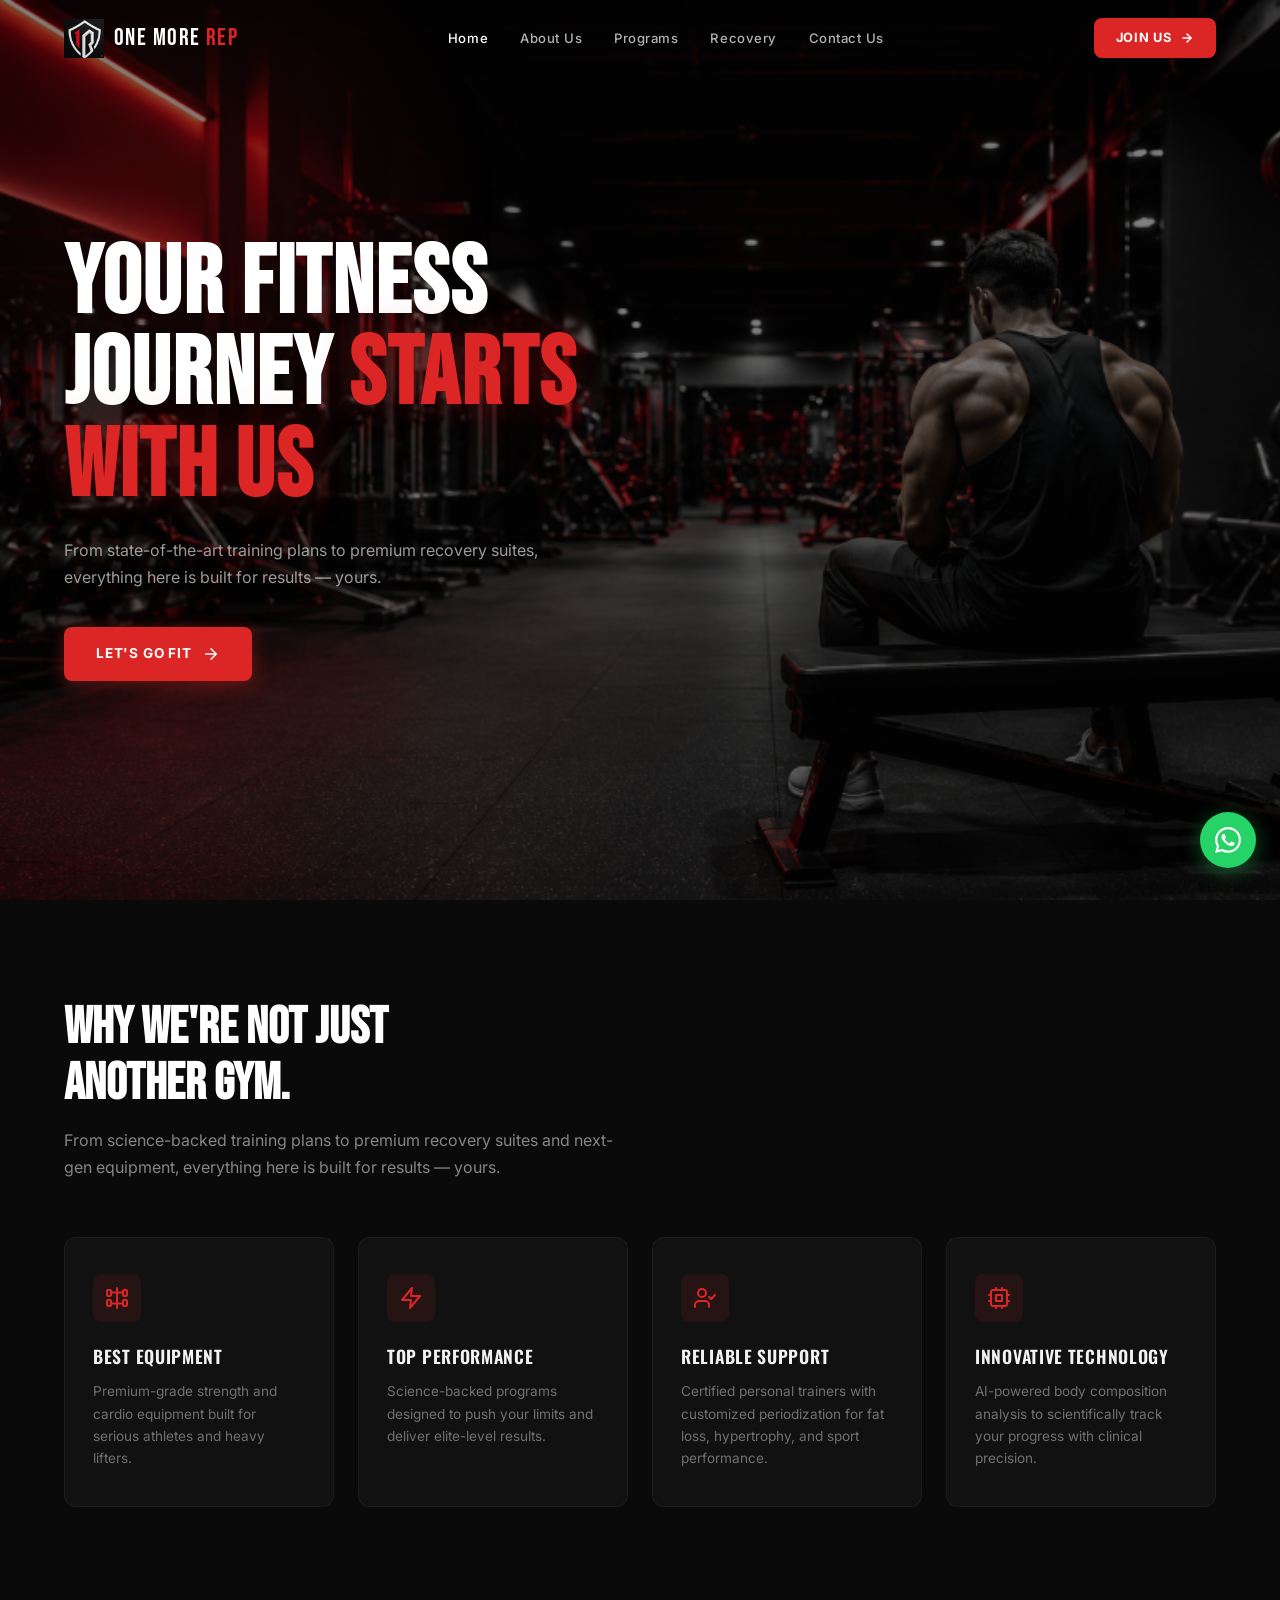
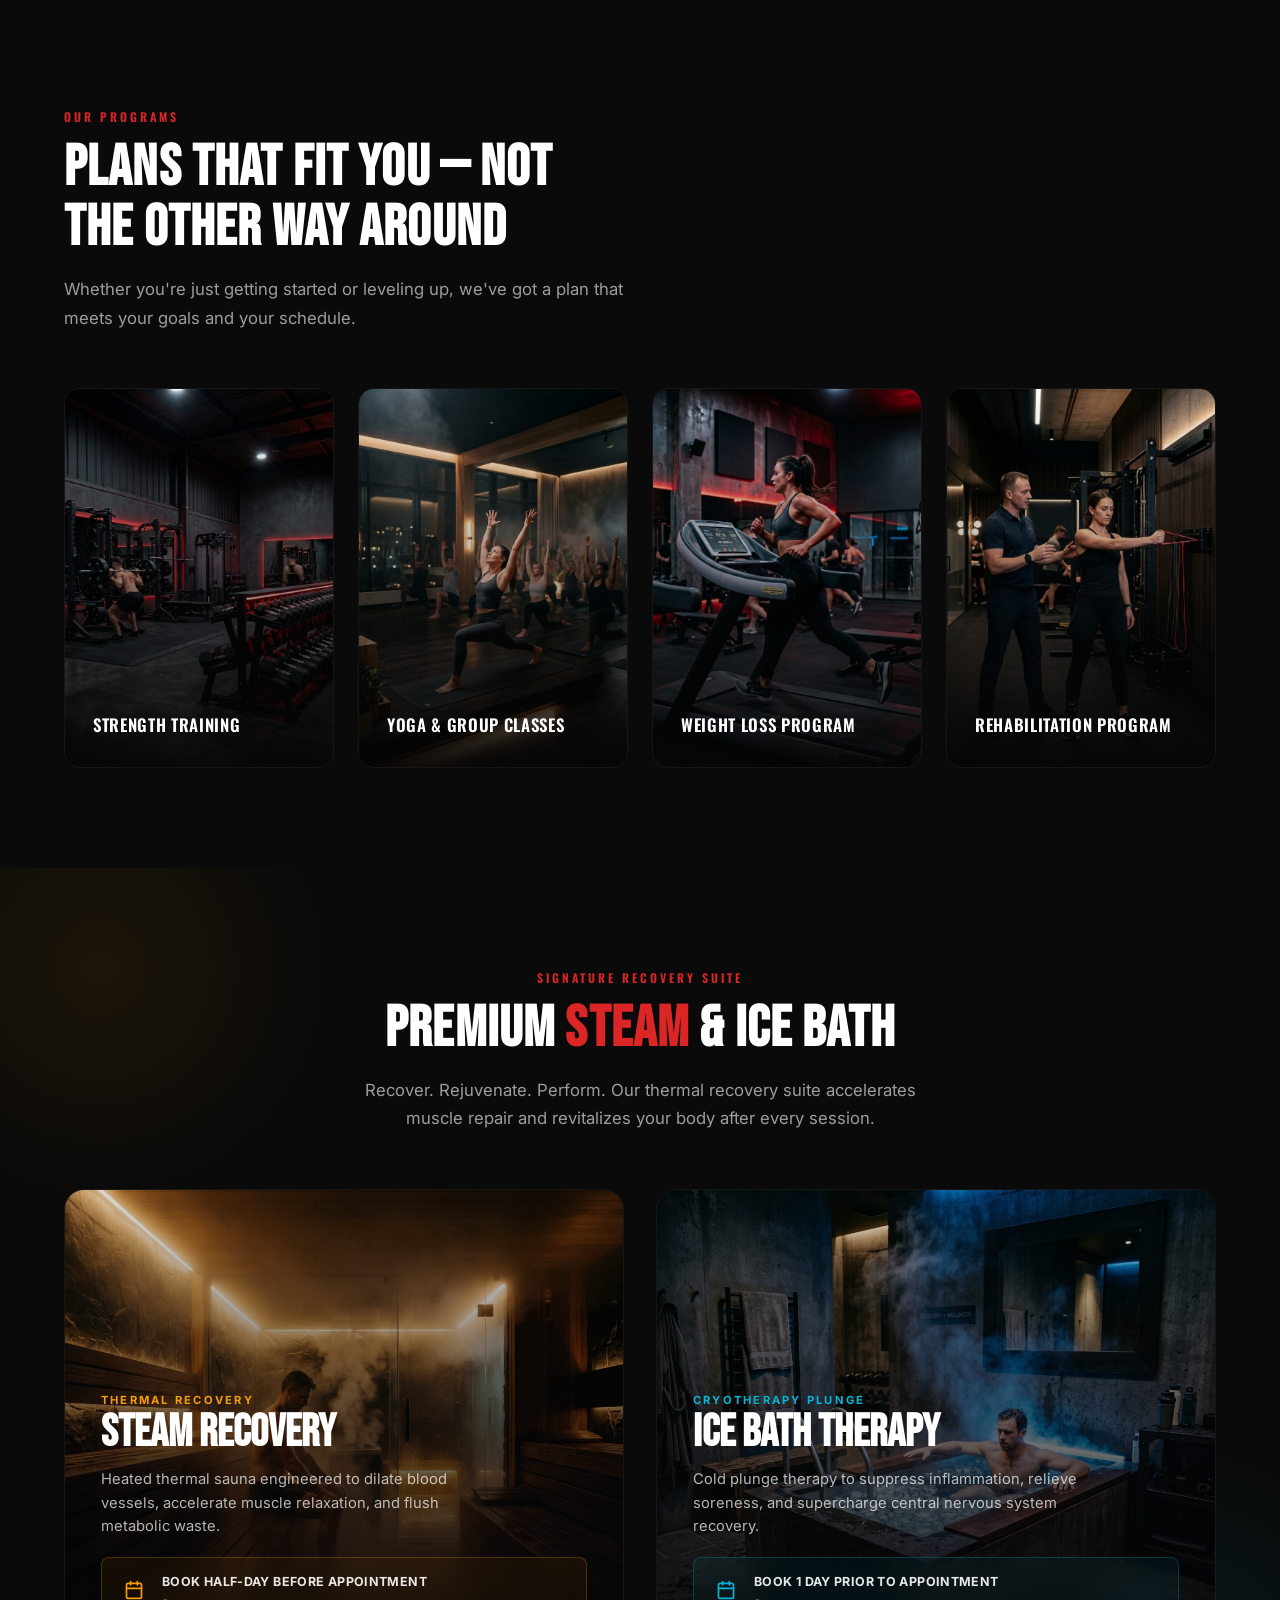
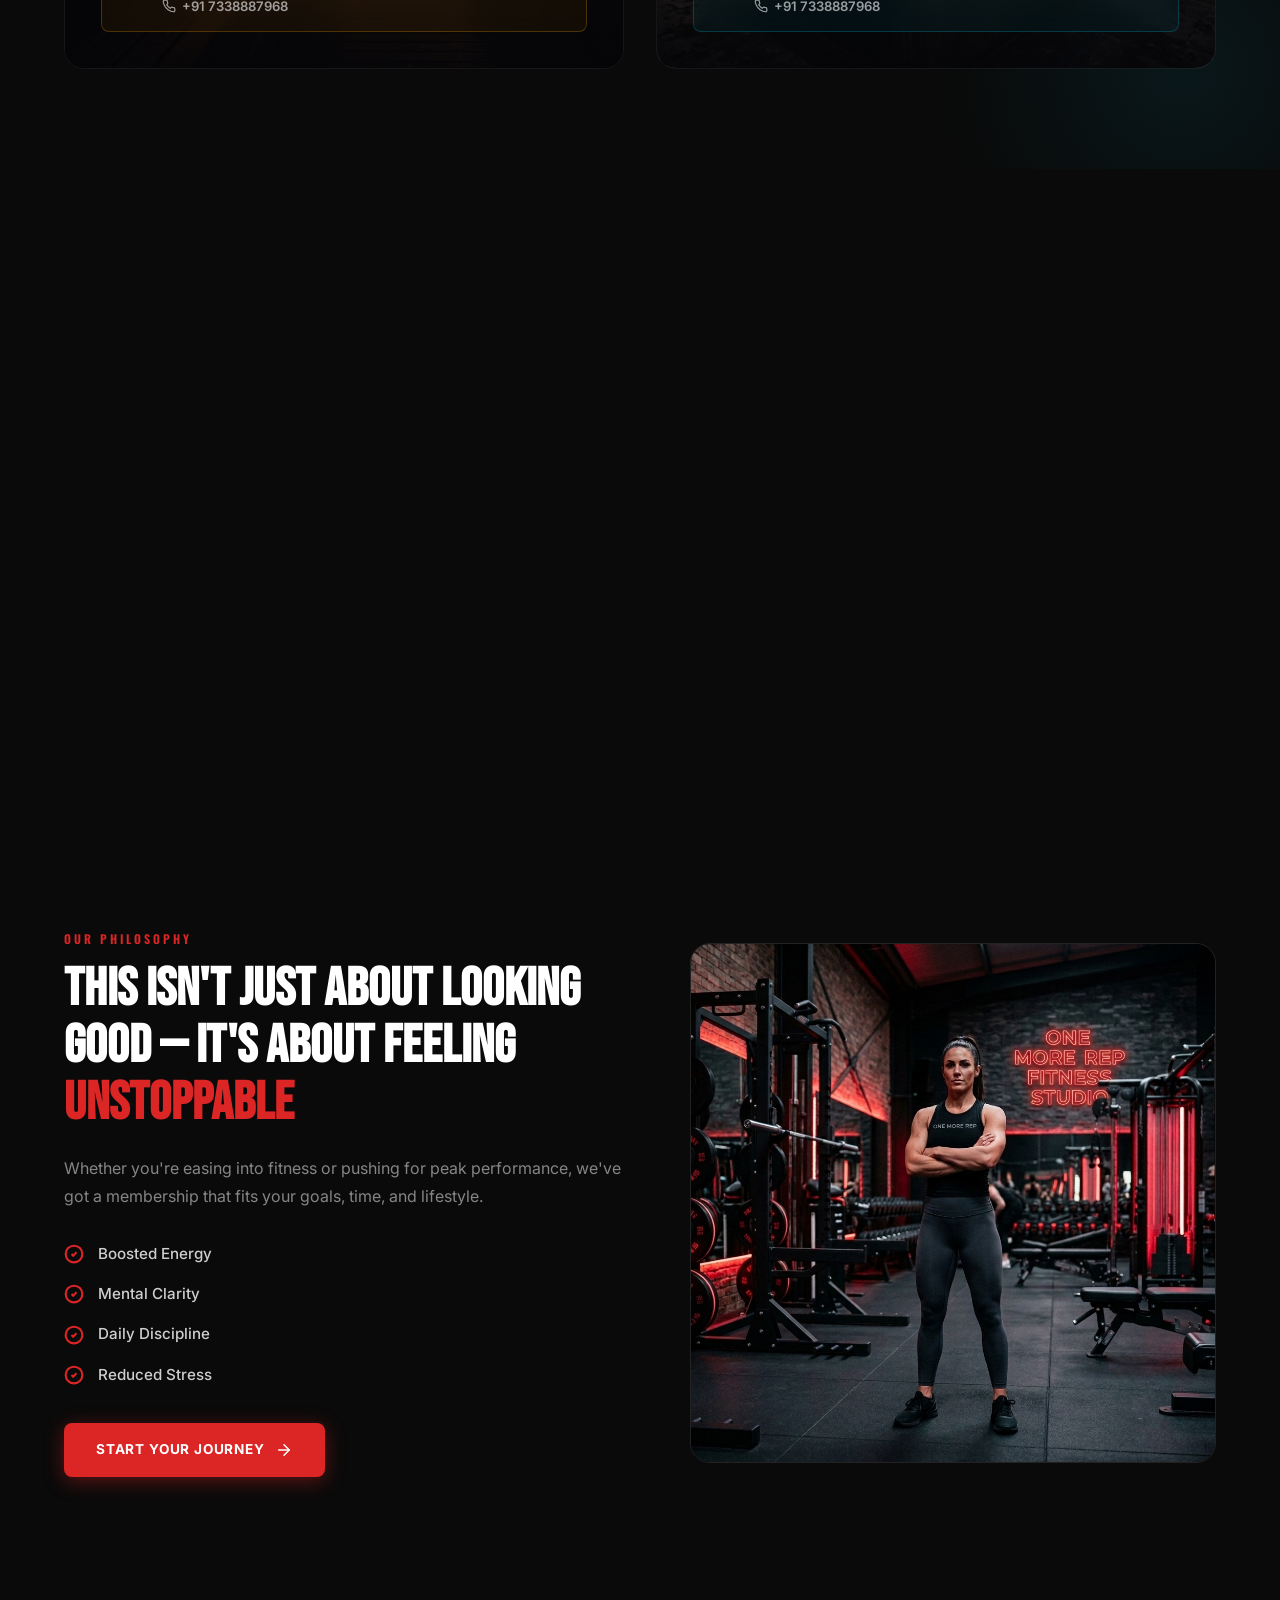
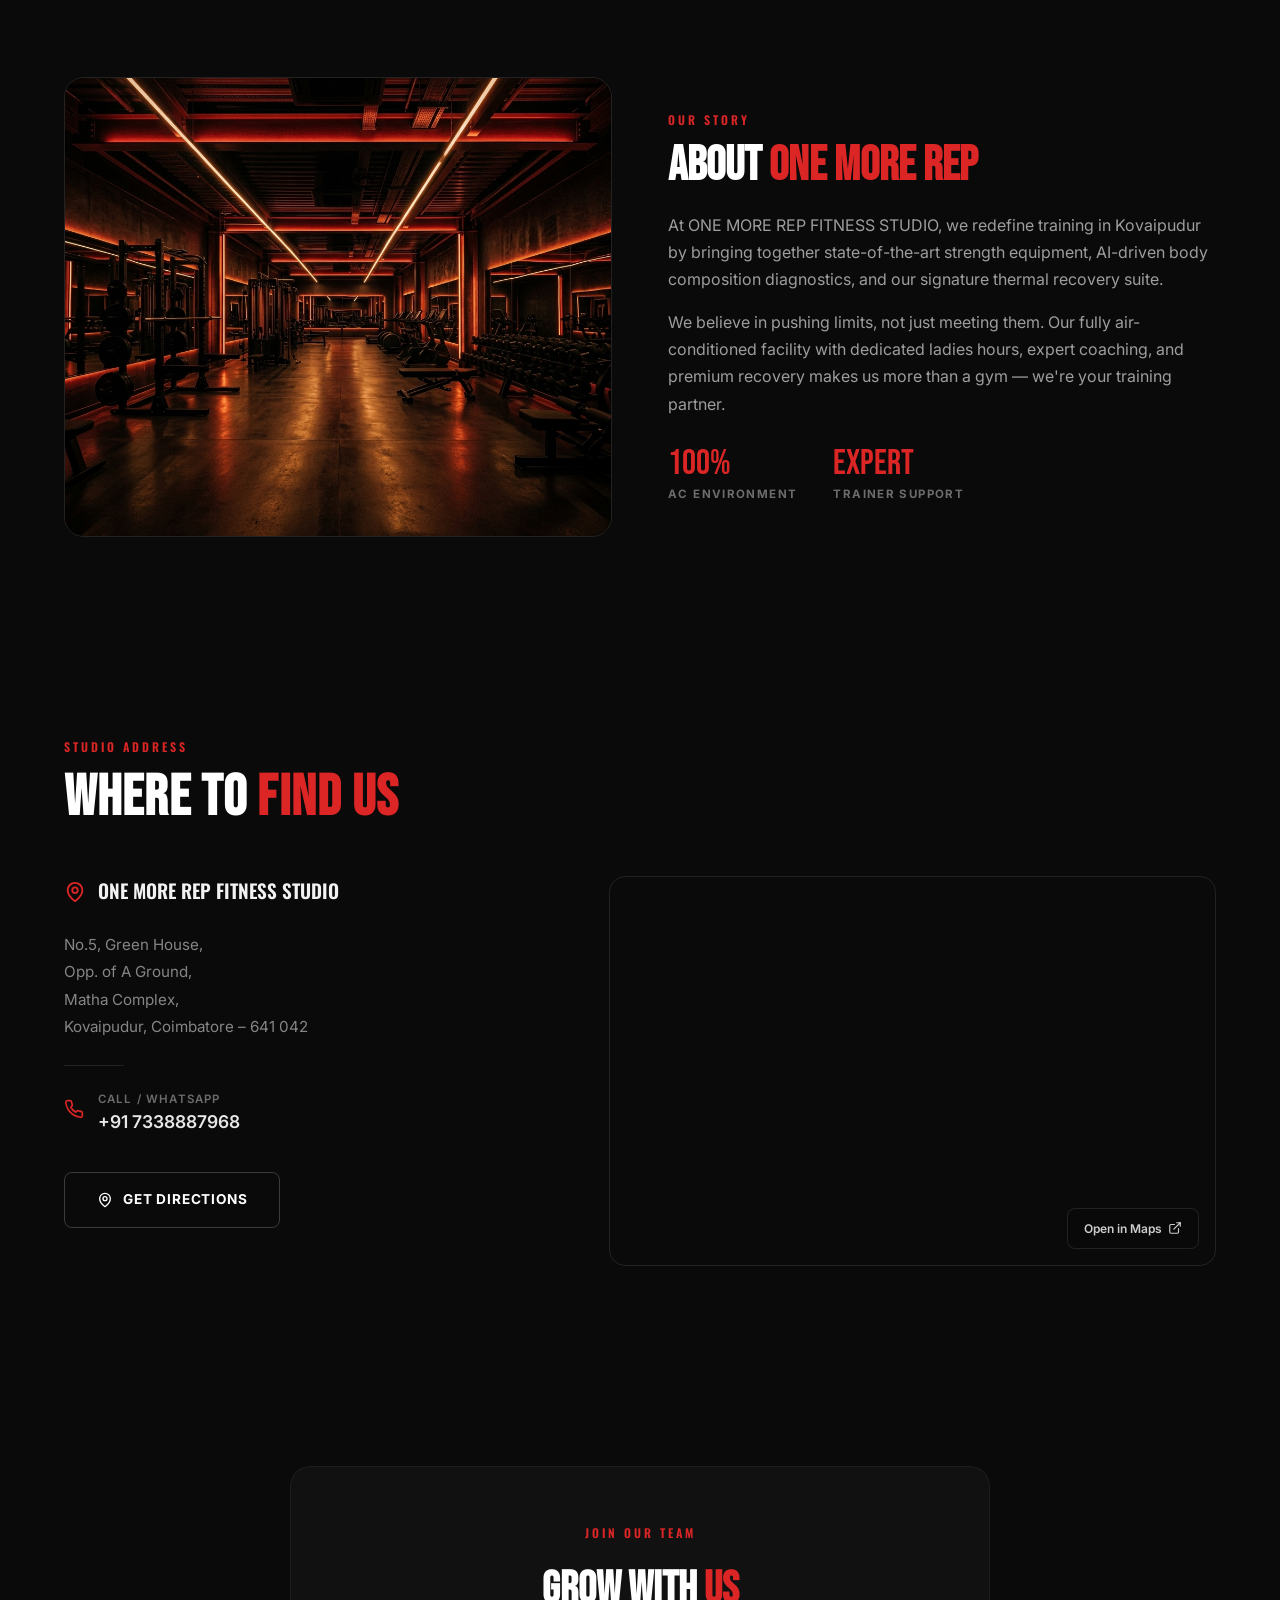
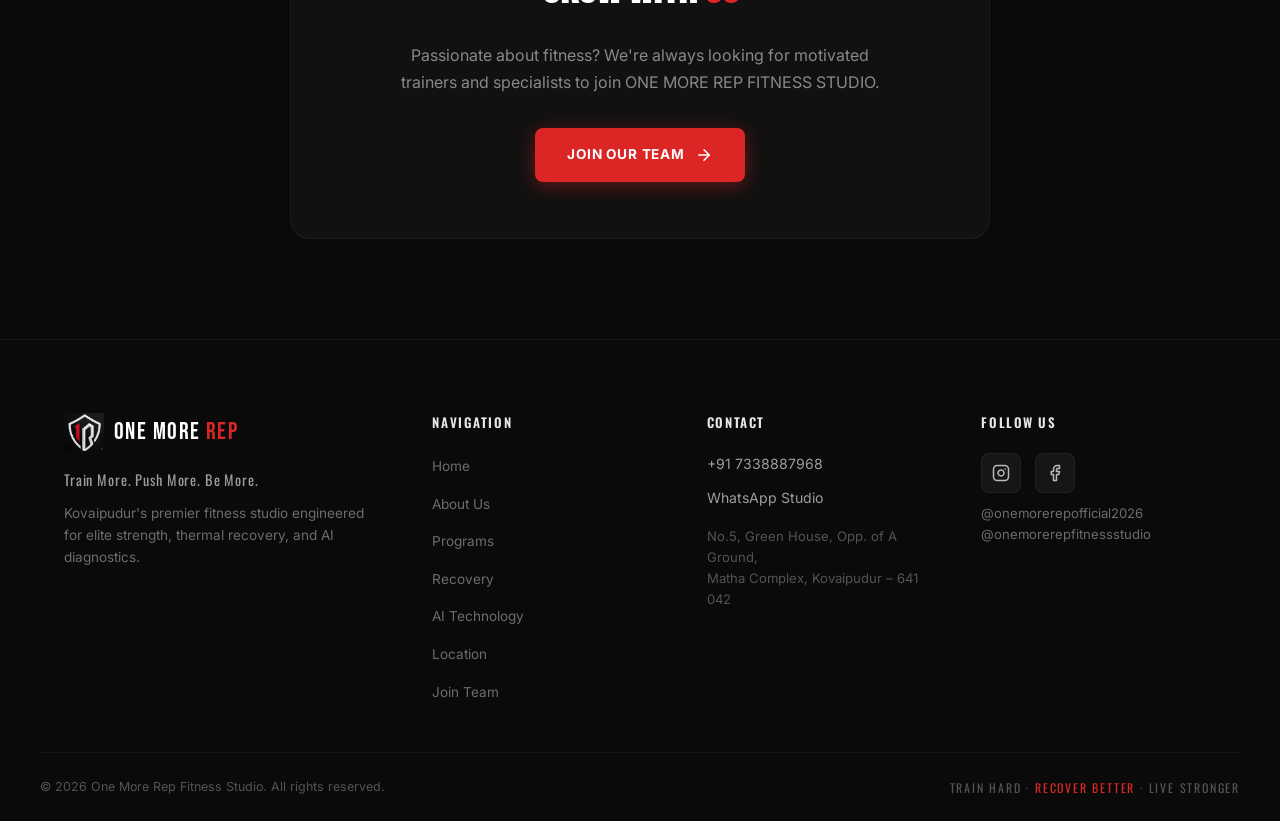
==== index.html @ cd237d0d "Remove 5+ Training Zones stat from About section highlights" ====
<!DOCTYPE html>
<html lang="en">
<head>
  <meta charset="UTF-8" />
  <meta name="viewport" content="width=device-width, initial-scale=1.0" />
  <title>One More Rep Fitness Studio | Premium Gym in Kovaipudur, Coimbatore</title>
  <meta name="description" content="Kovaipudur's premier fitness studio. Strength training, cardio, steam & ice bath recovery, AI diagnostics, and expert coaching. Pre-register today." />
  <meta name="author" content="One More Rep Fitness Studio" />
  <meta property="og:type" content="website" />
  <meta property="og:title" content="One More Rep Fitness Studio | Kovaipudur" />
  <meta property="og:description" content="Train More. Push More. Be More. Join Kovaipudur's most premium fitness studio." />

  <!-- Fonts -->
  <link rel="preconnect" href="https://fonts.googleapis.com" />
  <link rel="preconnect" href="https://fonts.gstatic.com" crossorigin />
  <link href="https://fonts.googleapis.com/css2?family=Bebas+Neue&family=Inter:wght@400;500;600;700;800&family=Oswald:wght@400;500;600;700&display=swap" rel="stylesheet" />

  <!-- Styles -->
  <link rel="stylesheet" href="styles.css" />

  <!-- Favicon -->
  <link rel="icon" type="image/png" href="assets/logo.png" />
</head>
<body>

  <!-- Global Fixed Background Image across entire website (Responsive: Desktop vs Mobile) -->
  <div class="site-fixed-bg" aria-hidden="true">
    <picture>
      <source media="(max-width: 767px)" srcset="assets/hero-mobile.png" />
      <img src="assets/hero-main.png" alt="" />
    </picture>
  </div>

  <!-- ═══════════════ NAVBAR ═══════════════ -->
  <header class="navbar" id="navbar">
    <div class="container navbar-inner">
      <a href="#top" class="logo">
        <img src="assets/logo.png" alt="One More Rep Logo" class="logo-img">
        <span class="logo-text">ONE MORE <span class="red">REP</span></span>
      </a>

      <nav class="nav-links" id="navLinks">
        <a href="#top">Home</a>
        <a href="#about">About Us</a>
        <a href="#programs">Programs</a>
        <a href="#recovery">Recovery</a>
        <a href="#location">Contact Us</a>
      </nav>

      <a href="https://docs.google.com/forms/d/e/1FAIpQLSf6W0aS1mhk2dgp-yCwJksjjo8yz7scC1BigZd6HT0GNSxysg/viewform?usp=publish-editor" target="_blank" rel="noopener" class="nav-cta" id="nav-preregister">
        Join Us
        <svg width="14" height="14" viewBox="0 0 24 24" fill="none" stroke="currentColor" stroke-width="2.5" stroke-linecap="round" stroke-linejoin="round"><path d="M5 12h14"/><path d="m12 5 7 7-7 7"/></svg>
      </a>

      <button class="hamburger" id="hamburger" aria-label="Toggle navigation">
        <span></span><span></span><span></span>
      </button>
    </div>
  </header>


  <!-- ═══════════════ 1. HERO ═══════════════ -->
  <section class="hero" id="top">
    <div class="hero__overlay"></div>
    <div class="hero__glow-clip">
      <div class="hero__glow"></div>
    </div>

    <div class="container hero__container">
      <div class="hero__content" data-animate="fade-up">


        <h1 class="hero__title">
          YOUR FITNESS<br/>
          JOURNEY <span class="text-red">STARTS<br/>WITH US</span>
        </h1>

        <p class="hero__desc">From state-of-the-art training plans to premium recovery suites, everything here is built for results — yours.</p>

        <div class="hero__actions">
          <a href="https://docs.google.com/forms/d/e/1FAIpQLSf6W0aS1mhk2dgp-yCwJksjjo8yz7scC1BigZd6HT0GNSxysg/viewform?usp=publish-editor" target="_blank" rel="noopener" class="btn btn--primary">
            LET'S GO FIT
            <svg width="18" height="18" viewBox="0 0 24 24" fill="none" stroke="currentColor" stroke-width="2" stroke-linecap="round" stroke-linejoin="round"><path d="M5 12h14"/><path d="m12 5 7 7-7 7"/></svg>
          </a>
        </div>
      </div>
    </div>
  </section>


  <!-- ═══════════════ 2. WHY WE'RE NOT JUST ANOTHER GYM ═══════════════ -->
  <section class="why-us" id="why-us">
    <div class="container">
      <div class="why-us__header" data-animate="fade-up">
        <h2 class="why-us__title">Why We're Not Just<br/>Another Gym.</h2>
        <p class="why-us__sub">From science-backed training plans to premium recovery suites and next-gen equipment, everything here is built for results — yours.</p>
      </div>

      <div class="why-us__grid" data-stagger>
        <!-- 1. Best Equipment -->
        <div class="why-card">
          <div class="why-card__icon">
            <svg viewBox="0 0 24 24"><path d="M6.5 6.5h11M6.5 17.5h11"/><rect x="2" y="4" width="4" height="6" rx="1"/><rect x="2" y="14" width="4" height="6" rx="1"/><rect x="18" y="4" width="4" height="6" rx="1"/><rect x="18" y="14" width="4" height="6" rx="1"/><path d="M12 2v20"/></svg>
          </div>
          <h3 class="why-card__title">Best Equipment</h3>
          <p class="why-card__desc">Premium-grade strength and cardio equipment built for serious athletes and heavy lifters.</p>
        </div>

        <!-- 2. Top Performance -->
        <div class="why-card">
          <div class="why-card__icon">
            <svg viewBox="0 0 24 24"><path d="M13 2L3 14h9l-1 8 10-12h-9l1-8z"/></svg>
          </div>
          <h3 class="why-card__title">Top Performance</h3>
          <p class="why-card__desc">Science-backed programs designed to push your limits and deliver elite-level results.</p>
        </div>

        <!-- 3. Reliable Support -->
        <div class="why-card">
          <div class="why-card__icon">
            <svg viewBox="0 0 24 24"><path d="M16 21v-2a4 4 0 0 0-4-4H6a4 4 0 0 0-4 4v2"/><circle cx="9" cy="7" r="4"/><path d="m16 11 2 2 4-4"/></svg>
          </div>
          <h3 class="why-card__title">Reliable Support</h3>
          <p class="why-card__desc">Certified personal trainers with customized periodization for fat loss, hypertrophy, and sport performance.</p>
        </div>

        <!-- 4. Innovative Technology -->
        <div class="why-card">
          <div class="why-card__icon">
            <svg viewBox="0 0 24 24"><rect x="4" y="4" width="16" height="16" rx="2"/><path d="M9 9h6v6H9z"/><path d="M15 2v2M9 2v2M15 20v2M9 20v2M2 15h2M2 9h2M20 15h2M20 9h2"/></svg>
          </div>
          <h3 class="why-card__title">Innovative Technology</h3>
          <p class="why-card__desc">AI-powered body composition analysis to scientifically track your progress with clinical precision.</p>
        </div>
      </div>
    </div>
  </section>


  <!-- ═══════════════ 3. PROGRAMS / FACILITIES ═══════════════ -->
  <section class="programs" id="programs">
    <div class="container">
      <div class="programs__header" data-animate="fade-up">
        <div class="section-label">OUR PROGRAMS</div>
        <h2 class="section-title">Plans That Fit You — Not<br/>the Other Way Around</h2>
        <p class="section-sub">Whether you're just getting started or leveling up, we've got a plan that meets your goals and your schedule.</p>
      </div>

      <div class="programs__grid" data-stagger>
        <!-- Strength Training -->
        <div class="program-card">
          <div class="program-card__img">
            <img src="assets/strength-training.png" alt="Strength Training" />
          </div>
          <div class="program-card__overlay"></div>
          <div class="program-card__content">
            <h3 class="program-card__name">Strength Training</h3>
          </div>
        </div>

        <!-- Yoga / Group Classes -->
        <div class="program-card">
          <div class="program-card__img">
            <img src="assets/yoga-classes.png" alt="Yoga & Group Classes" />
          </div>
          <div class="program-card__overlay"></div>
          <div class="program-card__content">
            <h3 class="program-card__name">Yoga & Group Classes</h3>
          </div>
        </div>

        <!-- Weight Loss -->
        <div class="program-card">
          <div class="program-card__img">
            <img src="assets/weight-loss.png" alt="Weight Loss Program" />
          </div>
          <div class="program-card__overlay"></div>
          <div class="program-card__content">
            <h3 class="program-card__name">Weight Loss Program</h3>
          </div>
        </div>

        <!-- Rehabilitation -->
        <div class="program-card">
          <div class="program-card__img">
            <img src="assets/rehab-program.png" alt="Rehabilitation Program" />
          </div>
          <div class="program-card__overlay"></div>
          <div class="program-card__content">
            <h3 class="program-card__name">Rehabilitation Program</h3>
          </div>
        </div>
      </div>
    </div>
  </section>


  <!-- ═══════════════ 4. PREMIUM RECOVERY SUITE ═══════════════ -->
  <section class="recovery" id="recovery">
    <div class="recovery__glow recovery__glow--1"></div>
    <div class="recovery__glow recovery__glow--2"></div>

    <div class="container recovery__inner">
      <div class="recovery__header" data-animate="fade-up">
        <div class="section-label">SIGNATURE RECOVERY SUITE</div>
        <h2 class="section-title">Premium <span class="hl">Steam</span> & Ice Bath</h2>
        <p class="section-sub text-center" style="margin: 0 auto;">Recover. Rejuvenate. Perform. Our thermal recovery suite accelerates muscle repair and revitalizes your body after every session.</p>
      </div>

      <div class="recovery__grid" data-stagger>
        <!-- Steam -->
        <div class="recovery-card recovery-card--steam">
          <div class="recovery-card__img">
            <img src="assets/steam-room.png" alt="Steam Recovery Suite" />
          </div>
          <div class="recovery-card__overlay"></div>
          <div class="recovery-card__content">
            <span class="recovery-card__tag">THERMAL RECOVERY</span>
            <h3 class="recovery-card__name">Steam Recovery</h3>
            <p class="recovery-card__desc">Heated thermal sauna engineered to dilate blood vessels, accelerate muscle relaxation, and flush metabolic waste.</p>
            <div class="recovery-card__booking">
              <div class="recovery-card__booking-icon">
                <svg viewBox="0 0 24 24" fill="none" stroke="currentColor" stroke-width="2" stroke-linecap="round" stroke-linejoin="round"><rect x="3" y="4" width="18" height="18" rx="2" ry="2"/><line x1="16" y1="2" x2="16" y2="6"/><line x1="8" y1="2" x2="8" y2="6"/><line x1="3" y1="10" x2="21" y2="10"/></svg>
              </div>
              <div class="recovery-card__booking-info">
                <span class="recovery-card__booking-label">Book Half-Day Before Appointment</span>
                <a href="tel:+917338887968" class="recovery-card__booking-phone">
                  <svg viewBox="0 0 24 24" fill="none" stroke="currentColor" stroke-width="2" stroke-linecap="round" stroke-linejoin="round" width="14" height="14"><path d="M22 16.92v3a2 2 0 0 1-2.18 2 19.79 19.79 0 0 1-8.63-3.07 19.5 19.5 0 0 1-6-6 19.79 19.79 0 0 1-3.07-8.67A2 2 0 0 1 4.11 2h3a2 2 0 0 1 2 1.72c.127.96.361 1.903.7 2.81a2 2 0 0 1-.45 2.11L8.09 9.91a16 16 0 0 0 6 6l1.27-1.27a2 2 0 0 1 2.11-.45c.907.339 1.85.573 2.81.7A2 2 0 0 1 22 16.92z"/></svg>
                  +91 7338887968
                </a>
              </div>
            </div>
          </div>
        </div>

        <!-- Ice Bath -->
        <div class="recovery-card recovery-card--ice">
          <div class="recovery-card__img">
            <img src="assets/ice-bath.png" alt="Ice Bath Therapy" />
          </div>
          <div class="recovery-card__overlay"></div>
          <div class="recovery-card__content">
            <span class="recovery-card__tag">CRYOTHERAPY PLUNGE</span>
            <h3 class="recovery-card__name">Ice Bath Therapy</h3>
            <p class="recovery-card__desc">Cold plunge therapy to suppress inflammation, relieve soreness, and supercharge central nervous system recovery.</p>
            <div class="recovery-card__booking">
              <div class="recovery-card__booking-icon">
                <svg viewBox="0 0 24 24" fill="none" stroke="currentColor" stroke-width="2" stroke-linecap="round" stroke-linejoin="round"><rect x="3" y="4" width="18" height="18" rx="2" ry="2"/><line x1="16" y1="2" x2="16" y2="6"/><line x1="8" y1="2" x2="8" y2="6"/><line x1="3" y1="10" x2="21" y2="10"/></svg>
              </div>
              <div class="recovery-card__booking-info">
                <span class="recovery-card__booking-label">Book 1 Day Prior to Appointment</span>
                <a href="tel:+917338887968" class="recovery-card__booking-phone">
                  <svg viewBox="0 0 24 24" fill="none" stroke="currentColor" stroke-width="2" stroke-linecap="round" stroke-linejoin="round" width="14" height="14"><path d="M22 16.92v3a2 2 0 0 1-2.18 2 19.79 19.79 0 0 1-8.63-3.07 19.5 19.5 0 0 1-6-6 19.79 19.79 0 0 1-3.07-8.67A2 2 0 0 1 4.11 2h3a2 2 0 0 1 2 1.72c.127.96.361 1.903.7 2.81a2 2 0 0 1-.45 2.11L8.09 9.91a16 16 0 0 0 6 6l1.27-1.27a2 2 0 0 1 2.11-.45c.907.339 1.85.573 2.81.7A2 2 0 0 1 22 16.92z"/></svg>
                  +91 7338887968
                </a>
              </div>
            </div>
          </div>
        </div>
      </div>
    </div>
  </section>


  <!-- ═══════════════ 5. AI BODY COMPOSITION ═══════════════ -->
  <section class="ai-section" id="ai-technology">
    <div class="container">
      <div class="ai-section__grid" data-animate="fade-up">
        <!-- Visual -->
        <div class="ai-section__visual">
          <img src="assets/hero-bg.png" alt="AI Body Composition Scanner" />
          <div class="ai-section__scanner"></div>
          <div class="ai-section__badge">
            <span class="ai-badge-dot"></span>
            AI DIAGNOSTICS &bull; 60S PRECISION SCAN
          </div>
        </div>

        <!-- Content -->
        <div class="ai-section__content">
          <div class="section-label">ADVANCED TECHNOLOGY</div>
          <h2 class="ai-section__title">AI Body Composition <span class="hl">Analysis</span></h2>
          <p class="ai-section__desc">Experience next-generation body diagnostics. Our AI-powered scanner maps segmental lean mass, visceral fat levels, extracellular water ratio, and true metabolic age with clinical precision.</p>

          <div class="ai-section__metrics">
            <div class="ai-metric">
              <span class="ai-metric__num">99.2%</span>
              <span class="ai-metric__label">Scan Precision</span>
            </div>
            <div class="ai-metric">
              <span class="ai-metric__num">60s</span>
              <span class="ai-metric__label">Complete Report</span>
            </div>
          </div>

          <a href="https://docs.google.com/forms/d/e/1FAIpQLSf6W0aS1mhk2dgp-yCwJksjjo8yz7scC1BigZd6HT0GNSxysg/viewform?usp=publish-editor" target="_blank" rel="noopener" class="btn btn--primary">
            Schedule AI Scan
            <svg width="18" height="18" viewBox="0 0 24 24" fill="none" stroke="currentColor" stroke-width="2" stroke-linecap="round" stroke-linejoin="round"><path d="M5 12h14"/><path d="m12 5 7 7-7 7"/></svg>
          </a>
        </div>
      </div>
    </div>
  </section>


  <!-- ═══════════════ 6. MOTIVATIONAL SECTION ═══════════════ -->
  <section class="motivation" id="motivation">
    <div class="container">
      <div class="motivation__grid">
        <!-- Content Side -->
        <div class="motivation__content" data-animate="fade-up">
          <div class="section-label">OUR PHILOSOPHY</div>
          <h2 class="motivation__title">This Isn't Just About Looking Good — It's About Feeling <span class="text-red">Unstoppable</span></h2>
          <p class="motivation__desc">Whether you're easing into fitness or pushing for peak performance, we've got a membership that fits your goals, time, and lifestyle.</p>

          <div class="motivation__list">
            <div class="motivation__item">
              <div class="motivation__item-icon">
                <svg viewBox="0 0 24 24"><path d="m9 12 2 2 4-4"/><circle cx="12" cy="12" r="10"/></svg>
              </div>
              Boosted Energy
            </div>
            <div class="motivation__item">
              <div class="motivation__item-icon">
                <svg viewBox="0 0 24 24"><path d="m9 12 2 2 4-4"/><circle cx="12" cy="12" r="10"/></svg>
              </div>
              Mental Clarity
            </div>
            <div class="motivation__item">
              <div class="motivation__item-icon">
                <svg viewBox="0 0 24 24"><path d="m9 12 2 2 4-4"/><circle cx="12" cy="12" r="10"/></svg>
              </div>
              Daily Discipline
            </div>
            <div class="motivation__item">
              <div class="motivation__item-icon">
                <svg viewBox="0 0 24 24"><path d="m9 12 2 2 4-4"/><circle cx="12" cy="12" r="10"/></svg>
              </div>
              Reduced Stress
            </div>
          </div>

          <a href="https://docs.google.com/forms/d/e/1FAIpQLSf6W0aS1mhk2dgp-yCwJksjjo8yz7scC1BigZd6HT0GNSxysg/viewform?usp=publish-editor" target="_blank" rel="noopener" class="btn btn--primary">
            Start Your Journey
            <svg width="18" height="18" viewBox="0 0 24 24" fill="none" stroke="currentColor" stroke-width="2" stroke-linecap="round" stroke-linejoin="round"><path d="M5 12h14"/><path d="m12 5 7 7-7 7"/></svg>
          </a>
        </div>

        <!-- Image Side -->
        <div class="motivation__visual" data-animate="fade-up">
          <img src="assets/about-section.png" alt="Confident Athlete at ONE MORE REP" />
        </div>
      </div>
    </div>
  </section>


  <!-- ═══════════════ 7. ABOUT ═══════════════ -->
  <section class="about" id="about">
    <div class="container">
      <div class="about__grid">
        <div class="about__visual" data-animate="fade-up">
          <img src="assets/gym-bg.png" alt="ONE MORE REP Gym Interior" />
        </div>

        <div class="about__content" data-animate="fade-up">
          <div class="section-label">OUR STORY</div>
          <h2 class="about__title">About <span class="hl">One More Rep</span></h2>
          <p class="about__desc">At ONE MORE REP FITNESS STUDIO, we redefine training in Kovaipudur by bringing together state-of-the-art strength equipment, AI-driven body composition diagnostics, and our signature thermal recovery suite.</p>
          <p class="about__desc">We believe in pushing limits, not just meeting them. Our fully air-conditioned facility with dedicated ladies hours, expert coaching, and premium recovery makes us more than a gym — we're your training partner.</p>

          <div class="about__highlights">
            <div class="about__stat">
              <span class="about__stat-num">100%</span>
              <span class="about__stat-label">AC Environment</span>
            </div>
            <div class="about__stat">
              <span class="about__stat-num">EXPERT</span>
              <span class="about__stat-label">Trainer Support</span>
            </div>
          </div>
        </div>
      </div>
    </div>
  </section>


  <!-- ═══════════════ 8. LOCATION ═══════════════ -->
  <section class="location" id="location">
    <div class="container">
      <div class="location__header" data-animate="fade-up">
        <div class="section-label">STUDIO ADDRESS</div>
        <h2 class="section-title">Where To <span class="hl">Find Us</span></h2>
      </div>

      <div class="location__grid">
        <div class="location__info" data-animate="fade-up">
          <div class="location__name">
            <svg viewBox="0 0 24 24" stroke-linecap="round" stroke-linejoin="round"><path d="M20 10c0 6-8 12-8 12s-8-6-8-12a8 8 0 0 1 16 0Z"/><circle cx="12" cy="10" r="3"/></svg>
            ONE MORE REP FITNESS STUDIO
          </div>

          <div class="location__address">
            No.5, Green House,<br/>
            Opp. of A Ground,<br/>
            Matha Complex,<br/>
            Kovaipudur, Coimbatore – 641 042
          </div>

          <div class="location__divider"></div>

          <div class="location__contact">
            <div class="location__contact-icon">
              <svg viewBox="0 0 24 24" stroke-linecap="round" stroke-linejoin="round"><path d="M22 16.92v3a2 2 0 0 1-2.18 2 19.79 19.79 0 0 1-8.63-3.07 19.5 19.5 0 0 1-6-6 19.79 19.79 0 0 1-3.07-8.67A2 2 0 0 1 4.11 2h3a2 2 0 0 1 2 1.72c.127.96.361 1.903.7 2.81a2 2 0 0 1-.45 2.11L8.09 9.91a16 16 0 0 0 6 6l1.27-1.27a2 2 0 0 1 2.11-.45c.907.339 1.85.573 2.81.7A2 2 0 0 1 22 16.92z"/></svg>
            </div>
            <div>
              <div class="location__contact-label">Call / WhatsApp</div>
              <a href="tel:+917338887968" class="location__contact-value">+91 7338887968</a>
            </div>
          </div>

          <a href="https://www.google.com/maps/search/?api=1&query=No+5+Matha+Complex+Green+House+Gokulam+Colony+Kovaipudur+Coimbatore+641042" target="_blank" rel="noopener" class="btn btn--outline" id="location-directions" style="margin-top: 12px; width: fit-content;">
            <svg width="16" height="16" viewBox="0 0 24 24" fill="none" stroke="currentColor" stroke-width="2" stroke-linecap="round" stroke-linejoin="round"><path d="M20 10c0 6-8 12-8 12s-8-6-8-12a8 8 0 0 1 16 0Z"/><circle cx="12" cy="10" r="3"/></svg>
            GET DIRECTIONS
          </a>
        </div>

        <div class="location__map-wrap" data-animate="fade-up">
          <a href="https://www.google.com/maps/search/?api=1&query=No+5+Matha+Complex+Green+House+Gokulam+Colony+Kovaipudur+Coimbatore+641042" target="_blank" rel="noopener" class="location__map-link">
            Open in Maps
            <svg viewBox="0 0 24 24" stroke-linecap="round" stroke-linejoin="round"><path d="M18 13v6a2 2 0 0 1-2 2H5a2 2 0 0 1-2-2V8a2 2 0 0 1 2-2h6"/><polyline points="15 3 21 3 21 9"/><line x1="10" y1="14" x2="21" y2="3"/></svg>
          </a>
          <iframe
            title="One More Rep Fitness Studio location"
            src="https://www.google.com/maps?q=No+5+Matha+Complex+Green+House+Gokulam+Colony+Kovaipudur+Coimbatore+641042&output=embed"
            loading="lazy"
            allowfullscreen></iframe>
        </div>
      </div>
    </div>
  </section>


  <!-- ═══════════════ 9. JOIN TEAM ═══════════════ -->
  <section class="hiring" id="hiring">
    <div class="container">
      <div class="hiring__card" data-animate="fade-up">
        <div class="section-label">JOIN OUR TEAM</div>
        <h2 class="hiring__title">Grow With <span class="hl">Us</span></h2>
        <p class="hiring__desc">Passionate about fitness? We're always looking for motivated trainers and specialists to join ONE MORE REP FITNESS STUDIO.</p>
        <a href="https://docs.google.com/forms/d/e/1FAIpQLScGwknMedAKkPSsX9ZAd7gar5pyupYWwEGw76EIlY5QCrl15Q/viewform?usp=dialog" target="_blank" rel="noopener" class="btn btn--primary" id="hiring-cta-apply">
          JOIN OUR TEAM
          <svg width="18" height="18" viewBox="0 0 24 24" fill="none" stroke="currentColor" stroke-width="2" stroke-linecap="round" stroke-linejoin="round"><path d="M5 12h14"/><path d="m12 5 7 7-7 7"/></svg>
        </a>
      </div>
    </div>
  </section>


  <!-- ═══════════════ 10. FOOTER ═══════════════ -->
  <footer class="footer" id="footer">
    <div class="container footer__main">
      <div class="footer__brand">
        <div class="logo">
          <img src="assets/logo.png" alt="One More Rep Logo" class="logo-img">
          <span class="logo-text">ONE MORE <span class="red">REP</span></span>
        </div>
        <p class="footer__tagline">Train More. Push More. Be More.</p>
        <p class="footer__brand-desc">Kovaipudur's premier fitness studio engineered for elite strength, thermal recovery, and AI diagnostics.</p>
      </div>

      <div class="footer__col">
        <div class="footer__col-title">Navigation</div>
        <ul class="footer__links">
          <li><a href="#top">Home</a></li>
          <li><a href="#about">About Us</a></li>
          <li><a href="#programs">Programs</a></li>
          <li><a href="#recovery">Recovery</a></li>
          <li><a href="#ai-technology">AI Technology</a></li>
          <li><a href="#location">Location</a></li>
          <li><a href="#hiring">Join Team</a></li>
        </ul>
      </div>

      <div class="footer__col">
        <div class="footer__col-title">Contact</div>
        <div class="footer__contact">
          <a href="tel:+917338887968">+91 7338887968</a>
          <a href="https://wa.me/917338887968?text=I%20want%20to%20pre-register" target="_blank" rel="noopener">WhatsApp Studio</a>
          <p class="footer__address">No.5, Green House, Opp. of A Ground,<br/>Matha Complex, Kovaipudur – 641 042</p>
        </div>
      </div>

      <div class="footer__col">
        <div class="footer__col-title">Follow Us</div>
        <div class="footer__socials">
          <a href="https://www.instagram.com/onemorerepofficial2026" target="_blank" rel="noopener" aria-label="Instagram" class="footer__social-icon">
            <svg viewBox="0 0 24 24"><rect x="2" y="2" width="20" height="20" rx="5" ry="5"/><path d="M16 11.37A4 4 0 1 1 12.63 8 4 4 0 0 1 16 11.37z"/><line x1="17.5" x2="17.51" y1="6.5" y2="6.5"/></svg>
          </a>
          <a href="https://www.facebook.com/onemorerepfitnessstudio" target="_blank" rel="noopener" aria-label="Facebook" class="footer__social-icon">
            <svg viewBox="0 0 24 24"><path d="M18 2h-3a5 5 0 0 0-5 5v3H7v4h3v8h4v-8h3l1-4h-4V7a1 1 0 0 1 1-1h3z"/></svg>
          </a>
        </div>
        <p class="footer__handle" style="margin-top: 10px;">
          <span>@onemorerepofficial2026</span><br/>
          <span>@onemorerepfitnessstudio</span>
        </p>
      </div>
    </div>

    <div class="container footer__bottom">
      <div class="footer__copyright">© 2026 One More Rep Fitness Studio. All rights reserved.</div>
      <div class="footer__motto">TRAIN HARD · <span class="red">RECOVER BETTER</span> · LIVE STRONGER</div>
    </div>
  </footer>


  <!-- ═══════════════ FLOATING BUTTONS ═══════════════ -->
  <button class="back-to-top" id="backToTop" aria-label="Back to top">
    <svg viewBox="0 0 24 24" stroke-linecap="round" stroke-linejoin="round"><path d="m18 15-6-6-6 6"/></svg>
  </button>

  <a href="https://wa.me/917338887968?text=Hi%2C%20I%20want%20to%20know%20more%20about%20ONE%20MORE%20REP%20Fitness%20Studio." target="_blank" rel="noopener" class="wa-float" aria-label="Chat on WhatsApp" id="whatsapp-float">
    <svg viewBox="0 0 24 24" fill="currentColor"><path d="M17.472 14.382c-.297-.149-1.758-.867-2.03-.967-.273-.099-.471-.148-.67.15-.197.297-.767.966-.94 1.164-.173.199-.347.223-.644.075-.297-.15-1.255-.463-2.39-1.475-.883-.788-1.48-1.761-1.653-2.059-.173-.297-.018-.458.13-.606.134-.133.298-.347.446-.52.149-.174.198-.298.298-.497.099-.198.05-.371-.025-.52-.075-.149-.669-1.612-.916-2.207-.242-.579-.487-.5-.669-.51-.173-.008-.371-.01-.57-.01-.198 0-.52.074-.792.372-.272.297-1.04 1.016-1.04 2.479 0 1.462 1.065 2.875 1.213 3.074.149.198 2.096 3.2 5.077 4.487.709.306 1.262.489 1.694.625.712.227 1.36.195 1.871.118.571-.085 1.758-.719 2.006-1.413.248-.694.248-1.289.173-1.413-.074-.124-.272-.198-.57-.347m-5.421 7.403h-.004a9.87 9.87 0 01-5.031-1.378l-.361-.214-3.741.982.998-3.648-.235-.374a9.86 9.86 0 01-1.51-5.26c.001-5.45 4.436-9.884 9.888-9.884 2.64 0 5.122 1.03 6.988 2.898a9.825 9.825 0 012.893 6.994c-.003 5.45-4.437 9.884-9.885 9.884m8.413-18.297A11.815 11.815 0 0012.05 0C5.495 0 .16 5.335.157 11.892c0 2.096.547 4.142 1.588 5.945L.057 24l6.305-1.654a11.882 11.882 0 005.683 1.448h.005c6.554 0 11.89-5.335 11.893-11.893a11.821 11.821 0 00-3.48-8.413Z"/></svg>
  </a>


  <!-- ═══════════════ JAVASCRIPT ═══════════════ -->
  <script>
  (function() {
    'use strict';

    // ── Mobile Menu ──
    const hamburger = document.getElementById('hamburger');
    const navLinks  = document.getElementById('navLinks');

    hamburger.addEventListener('click', () => {
      hamburger.classList.toggle('active');
      navLinks.classList.toggle('active');
      document.body.style.overflow = navLinks.classList.contains('active') ? 'hidden' : '';
    });

    navLinks.querySelectorAll('a').forEach(link => {
      link.addEventListener('click', () => {
        hamburger.classList.remove('active');
        navLinks.classList.remove('active');
        document.body.style.overflow = '';
      });
    });

    // ── Navbar Scroll ──
    const navbar = document.getElementById('navbar');
    const onScroll = () => {
      navbar.classList.toggle('scrolled', window.scrollY > 40);
    };
    window.addEventListener('scroll', onScroll, { passive: true });
    onScroll();

    // ── Back to Top ──
    const backToTop = document.getElementById('backToTop');
    window.addEventListener('scroll', () => {
      backToTop.classList.toggle('visible', window.scrollY > 700);
    }, { passive: true });

    backToTop.addEventListener('click', () => {
      window.scrollTo({ top: 0, behavior: 'smooth' });
    });

    // ── Smooth Scroll for Anchors ──
    document.querySelectorAll('a[href^="#"]').forEach(a => {
      a.addEventListener('click', (e) => {
        const id = a.getAttribute('href');
        if (id === '#' || id === '#top') {
          e.preventDefault();
          window.scrollTo({ top: 0, behavior: 'smooth' });
          return;
        }
        const target = document.querySelector(id);
        if (target) {
          e.preventDefault();
          const top = target.getBoundingClientRect().top + window.scrollY - 80;
          window.scrollTo({ top, behavior: 'smooth' });
        }
      });
    });

    // ── Scroll-Triggered Animations ──
    const animElements = document.querySelectorAll('[data-animate], [data-stagger]');

    const observerOpts = {
      threshold: 0.12,
      rootMargin: '0px 0px -60px 0px'
    };

    const animObserver = new IntersectionObserver((entries) => {
      entries.forEach(entry => {
        if (entry.isIntersecting) {
          entry.target.classList.add('is-visible');
          animObserver.unobserve(entry.target);
        }
      });
    }, observerOpts);

    animElements.forEach(el => animObserver.observe(el));

    // ── Active Nav Highlight ──
    const sections = document.querySelectorAll('section[id]');
    const navAnchors = document.querySelectorAll('.nav-links a');

    const highlightNav = () => {
      let current = '';
      sections.forEach(section => {
        if (window.scrollY >= section.offsetTop - 150) {
          current = section.id;
        }
      });
      navAnchors.forEach(a => {
        a.classList.toggle('active', a.getAttribute('href') === '#' + current);
      });
    };

    window.addEventListener('scroll', highlightNav, { passive: true });
    highlightNav();

    // ── Magnetic Buttons (Desktop) ──
    if (window.matchMedia('(hover: hover)').matches) {
      document.querySelectorAll('.btn--primary, .nav-cta').forEach(btn => {
        btn.addEventListener('mousemove', (e) => {
          const rect = btn.getBoundingClientRect();
          const x = e.clientX - rect.left - rect.width / 2;
          const y = e.clientY - rect.top - rect.height / 2;
          btn.style.transform = `translate(${x * 0.12}px, ${y * 0.12}px)`;
        });

        btn.addEventListener('mouseleave', () => {
          btn.style.transform = '';
        });
      });
    }

  })();
  </script>

</body>
</html>
---- styles.css ----
/* ═══════════════════════════════════════════════════
   ONE MORE REP FITNESS STUDIO — Complete Redesign
   Color Palette: Red, Grey, Black
   ═══════════════════════════════════════════════════ */

/* ── CSS RESET & VARIABLES ── */
*, *::before, *::after {
  margin: 0;
  padding: 0;
  box-sizing: border-box;
}

:root {
  /* Core Palette */
  --black: #0a0a0a;
  --black-deep: #050505;
  --black-card: #111111;
  --black-surface: #161616;
  --charcoal: #1a1a1a;
  --charcoal-light: #222222;
  --grey-dark: #2a2a2a;
  --grey: #333333;
  --grey-mid: #555555;
  --grey-light: #888888;
  --grey-lighter: #aaaaaa;
  --white: #ffffff;
  --white-95: rgba(255,255,255,0.95);
  --white-90: rgba(255,255,255,0.90);
  --white-80: rgba(255,255,255,0.80);
  --white-70: rgba(255,255,255,0.70);
  --white-60: rgba(255,255,255,0.60);
  --white-50: rgba(255,255,255,0.50);
  --white-40: rgba(255,255,255,0.40);
  --white-30: rgba(255,255,255,0.30);
  --white-20: rgba(255,255,255,0.20);
  --white-10: rgba(255,255,255,0.10);
  --white-05: rgba(255,255,255,0.05);

  /* Accent */
  --red: #DC2626;
  --red-dark: #B91C1C;
  --red-light: #EF4444;
  --red-glow: rgba(220, 38, 38, 0.4);
  --gold: #D4AF37;
  --gold-light: #E8C547;
  --amber: #F59E0B;
  --cyan: #06B6D4;

  /* Typography */
  --font-display: 'Bebas Neue', 'Oswald', sans-serif;
  --font-body: 'Inter', -apple-system, BlinkMacSystemFont, sans-serif;
  --font-accent: 'Oswald', sans-serif;

  /* Spacing */
  --section-pad: 100px;
  --container-max: 1200px;

  /* Radius */
  --radius-xs: 4px;
  --radius-sm: 8px;
  --radius-md: 12px;
  --radius-lg: 16px;
  --radius-xl: 20px;
  --radius-full: 9999px;

  /* Easings */
  --ease-out-expo: cubic-bezier(0.16, 1, 0.3, 1);
  --ease-out-quart: cubic-bezier(0.25, 1, 0.5, 1);
}

html {
  scroll-behavior: smooth;
  -webkit-text-size-adjust: 100%;
}

body {
  font-family: var(--font-body);
  background: var(--black);
  color: var(--white);
  line-height: 1.6;
  overflow-x: hidden;
  -webkit-font-smoothing: antialiased;
  -moz-osx-font-smoothing: grayscale;
}

a {
  color: inherit;
  text-decoration: none;
  transition: color 0.3s ease;
}

img {
  max-width: 100%;
  display: block;
}

ul, ol { list-style: none; }

.container {
  width: 100%;
  max-width: var(--container-max);
  margin: 0 auto;
  padding: 0 24px;
}

/* Utility */
.text-center { text-align: center; }
.text-red { color: var(--red); }
.hl { color: var(--red); }


/* ═══════════════════════════════════════════════════
   SECTION LABELS & TYPOGRAPHY
   ═══════════════════════════════════════════════════ */
.section-label {
  font-family: var(--font-accent);
  font-size: 0.75rem;
  font-weight: 600;
  letter-spacing: 0.25em;
  color: var(--red);
  text-transform: uppercase;
  margin-bottom: 12px;
}

.section-title {
  font-family: var(--font-display);
  font-size: clamp(2.4rem, 5vw, 3.6rem);
  line-height: 1.05;
  text-transform: uppercase;
  letter-spacing: 0.02em;
  color: var(--white);
  margin-bottom: 16px;
}

.section-sub {
  font-size: 1.05rem;
  color: var(--white-60);
  line-height: 1.7;
  max-width: 600px;
}


/* ═══════════════════════════════════════════════════
   NAVBAR
   ═══════════════════════════════════════════════════ */
.navbar {
  position: fixed;
  top: 0;
  left: 0;
  right: 0;
  z-index: 1000;
  padding: 18px 0;
  transition: all 0.4s var(--ease-out-quart);
  background: transparent;
}

.navbar.scrolled {
  background: rgba(10, 10, 10, 0.92);
  backdrop-filter: blur(20px);
  -webkit-backdrop-filter: blur(20px);
  padding: 12px 0;
  border-bottom: 1px solid var(--white-05);
}

.navbar-inner {
  display: flex;
  align-items: center;
  justify-content: space-between;
}

.logo {
  display: flex;
  align-items: center;
  gap: 10px;
  z-index: 1001;
}

.logo-img {
  width: 40px;
  height: 40px;
  object-fit: contain;
}

.logo-text {
  font-family: var(--font-display);
  font-size: 1.5rem;
  letter-spacing: 0.06em;
  color: var(--white);
}

.logo-text .red {
  color: var(--red);
}

.nav-links {
  display: flex;
  align-items: center;
  gap: 32px;
}

.nav-links a {
  font-size: 0.82rem;
  font-weight: 500;
  letter-spacing: 0.04em;
  color: var(--white-70);
  transition: color 0.3s ease;
  text-transform: capitalize;
}

.nav-links a:hover,
.nav-links a.active {
  color: var(--white);
}

.nav-cta {
  display: inline-flex;
  align-items: center;
  gap: 8px;
  padding: 10px 22px;
  background: var(--red);
  color: var(--white) !important;
  font-size: 0.8rem;
  font-weight: 700;
  letter-spacing: 0.06em;
  border-radius: var(--radius-sm);
  text-transform: uppercase;
  transition: all 0.3s ease;
  white-space: nowrap;
}

.nav-cta:hover {
  background: var(--red-dark);
  transform: translateY(-2px);
  box-shadow: 0 8px 24px var(--red-glow);
}

.nav-cta svg {
  flex-shrink: 0;
}

/* Hamburger */
.hamburger {
  display: none;
  flex-direction: column;
  gap: 5px;
  background: none;
  border: none;
  cursor: pointer;
  z-index: 1001;
  padding: 4px;
}

.hamburger span {
  display: block;
  width: 24px;
  height: 2px;
  background: var(--white);
  transition: all 0.3s ease;
  border-radius: 2px;
}

.hamburger.active span:nth-child(1) {
  transform: rotate(45deg) translateY(10px);
}
.hamburger.active span:nth-child(2) {
  opacity: 0;
}
.hamburger.active span:nth-child(3) {
  transform: rotate(-45deg) translateY(-10px);
}


/* ═══════════════════════════════════════════════════
   1. HERO SECTION
   ═══════════════════════════════════════════════════ */
.hero {
  position: relative;
  min-height: 100vh;
  min-height: 100dvh;
  display: flex;
  align-items: center;
  background: transparent;
  padding: 100px 0 80px;
  z-index: 1;
}

.hero__glow-clip {
  position: absolute;
  inset: 0;
  overflow: hidden;
  pointer-events: none;
  z-index: 1;
}

/* Site-wide fixed background */
.site-fixed-bg {
  position: fixed;
  top: 0;
  left: 0;
  width: 100%;
  height: 100vh;
  z-index: 0;
  pointer-events: none;
}

.site-fixed-bg picture,
.site-fixed-bg img {
  width: 100%;
  height: 100%;
  display: block;
  object-fit: cover;
  object-position: center top;
  opacity: 1;
}

.site-fixed-bg::after {
  content: '';
  position: absolute;
  inset: 0;
  background: rgba(5, 5, 5, 0.50);
}

/* Make all sections transparent and layered above the fixed background */
.hero,
.why-us,
.programs,
.recovery,
.ai-section,
.motivation,
.about,
.location,
.hiring,
.footer {
  background: transparent !important;
  position: relative;
  z-index: 2;
}

.hero__glow {
  position: absolute;
  width: 600px;
  height: 600px;
  border-radius: 50%;
  background: radial-gradient(circle, rgba(220, 38, 38, 0.12) 0%, transparent 70%);
  top: -100px;
  left: -100px;
  z-index: 1;
  pointer-events: none;
  animation: glow-pulse 8s ease-in-out infinite;
}

@keyframes glow-pulse {
  0%, 100% { opacity: 0.6; transform: scale(1); }
  50% { opacity: 1; transform: scale(1.1); }
}

.hero__container {
  position: relative;
  z-index: 2;
  width: 100%;
}

.hero__content {
  max-width: 650px;
}

/* Rating */
.hero__rating {
  display: inline-flex;
  align-items: center;
  gap: 10px;
  margin-bottom: 20px;
  padding: 8px 16px;
  background: var(--white-05);
  border: 1px solid var(--white-10);
  border-radius: var(--radius-full);
  backdrop-filter: blur(12px);
}

.hero__stars {
  display: flex;
  gap: 2px;
}

.hero__stars svg {
  width: 14px;
  height: 14px;
  fill: var(--red);
}

.hero__rating-text {
  font-size: 0.72rem;
  font-weight: 600;
  color: var(--white-80);
  letter-spacing: 0.06em;
}

/* Hero Text */
.hero__tagline {
  font-family: var(--font-body);
  font-size: 0.9rem;
  font-weight: 500;
  color: var(--white-70);
  margin-bottom: 16px;
  letter-spacing: 0.02em;
}

.hero__title {
  font-family: var(--font-display);
  font-size: clamp(3.6rem, 7.5vw, 6.5rem);
  line-height: 0.95;
  text-transform: uppercase;
  color: var(--white);
  margin-bottom: 24px;
  letter-spacing: 0.02em;
}

.hero__title .text-red {
  color: var(--red);
  text-shadow: 0 0 40px rgba(220, 38, 38, 0.3);
}

.hero__desc {
  font-size: 1rem;
  color: var(--white-60);
  line-height: 1.7;
  max-width: 480px;
  margin-bottom: 36px;
}

/* Hero CTA */
.hero__actions {
  display: flex;
  gap: 16px;
  flex-wrap: wrap;
}

.btn {
  display: inline-flex;
  align-items: center;
  justify-content: center;
  gap: 10px;
  font-family: var(--font-body);
  font-weight: 700;
  text-transform: uppercase;
  border: none;
  border-radius: var(--radius-sm);
  cursor: pointer;
  position: relative;
  overflow: hidden;
  transition: all 0.3s var(--ease-out-quart);
  letter-spacing: 0.06em;
}

.btn--primary {
  padding: 16px 32px;
  background: var(--red);
  color: var(--white);
  font-size: 0.85rem;
  box-shadow: 0 4px 20px var(--red-glow);
}

.btn--primary:hover {
  background: var(--red-dark);
  transform: translateY(-3px);
  box-shadow: 0 8px 30px var(--red-glow);
}

.btn--outline {
  padding: 16px 32px;
  background: transparent;
  border: 1px solid var(--white-20);
  color: var(--white);
  font-size: 0.85rem;
}

.btn--outline:hover {
  border-color: var(--red);
  color: var(--red);
  background: rgba(220,38,38,0.05);
  transform: translateY(-2px);
}

.btn--secondary {
  padding: 14px 28px;
  background: var(--white-05);
  border: 1px solid var(--white-10);
  color: var(--white);
  font-size: 0.85rem;
  backdrop-filter: blur(8px);
}

.btn--secondary:hover {
  border-color: var(--red);
  color: var(--red);
  background: rgba(220,38,38,0.05);
  transform: translateY(-2px);
}

.btn--gold {
  padding: 14px 28px;
  background: var(--red);
  color: var(--white);
  font-size: 0.85rem;
}

.btn--gold:hover {
  background: var(--red-dark);
}

.btn svg {
  transition: transform 0.3s ease;
  flex-shrink: 0;
}

.btn:hover svg {
  transform: translateX(4px);
}


/* ═══════════════════════════════════════════════════
   2. WHY WE'RE NOT JUST ANOTHER GYM
   ═══════════════════════════════════════════════════ */
.why-us {
  padding: var(--section-pad) 0;
  background: var(--charcoal);
  position: relative;
  z-index: 2;
}

.why-us__header {
  margin-bottom: 56px;
}

.why-us__title {
  font-family: var(--font-display);
  font-size: clamp(2.2rem, 4.5vw, 3.2rem);
  line-height: 1.1;
  color: var(--white);
  margin-bottom: 14px;
}

.why-us__sub {
  font-size: 1rem;
  color: var(--white-50);
  max-width: 550px;
  line-height: 1.7;
}

.why-us__grid {
  display: grid;
  grid-template-columns: repeat(4, 1fr);
  gap: 24px;
}

.why-card {
  padding: 36px 28px;
  background: var(--black-card);
  border: 1px solid var(--white-05);
  border-radius: var(--radius-md);
  transition: all 0.4s var(--ease-out-expo);
}

.why-card:hover {
  border-color: var(--red);
  transform: translateY(-6px);
  box-shadow: 0 12px 40px rgba(220,38,38,0.1);
}

.why-card__icon {
  width: 48px;
  height: 48px;
  display: flex;
  align-items: center;
  justify-content: center;
  margin-bottom: 20px;
  background: rgba(220,38,38,0.1);
  border-radius: var(--radius-sm);
}

.why-card__icon svg {
  width: 24px;
  height: 24px;
  stroke: var(--red);
  fill: none;
  stroke-width: 2;
  stroke-linecap: round;
  stroke-linejoin: round;
}

.why-card__title {
  font-family: var(--font-accent);
  font-size: 1.1rem;
  font-weight: 600;
  color: var(--white-95);
  margin-bottom: 10px;
  text-transform: uppercase;
  letter-spacing: 0.04em;
}

.why-card__desc {
  font-size: 0.85rem;
  color: var(--white-40);
  line-height: 1.65;
}


/* ═══════════════════════════════════════════════════
   3. PROGRAMS / FACILITIES GRID
   ═══════════════════════════════════════════════════ */
.programs {
  padding: var(--section-pad) 0;
  background: var(--black);
  position: relative;
  z-index: 2;
}

.programs__header {
  margin-bottom: 56px;
}

.programs__grid {
  display: grid;
  grid-template-columns: repeat(4, 1fr);
  gap: 24px;
}

.program-card {
  position: relative;
  border-radius: var(--radius-lg);
  overflow: hidden;
  height: 380px;
  cursor: pointer;
  transition: all 0.5s var(--ease-out-expo);
  border: 1px solid var(--white-05);
}

.program-card:hover {
  transform: translateY(-8px);
  border-color: var(--red);
  box-shadow: 0 20px 50px rgba(0,0,0,0.5);
}

.program-card__img {
  position: absolute;
  inset: 0;
}

.program-card__img img {
  width: 100%;
  height: 100%;
  object-fit: cover;
  transition: transform 0.8s var(--ease-out-expo);
}

.program-card:hover .program-card__img img {
  transform: scale(1.08);
}

.program-card__overlay {
  position: absolute;
  inset: 0;
  background: linear-gradient(
    to top,
    rgba(5, 5, 5, 0.95) 0%,
    rgba(5, 5, 5, 0.3) 50%,
    transparent 100%
  );
  z-index: 1;
}

.program-card__content {
  position: absolute;
  bottom: 0;
  left: 0;
  right: 0;
  padding: 28px;
  z-index: 2;
}

.program-card__name {
  font-family: var(--font-accent);
  font-size: 1.05rem;
  font-weight: 600;
  color: var(--white);
  text-transform: uppercase;
  letter-spacing: 0.04em;
}


/* ═══════════════════════════════════════════════════
   4. PREMIUM RECOVERY (STEAM & ICE BATH)
   ═══════════════════════════════════════════════════ */
.recovery {
  padding: var(--section-pad) 0;
  background: var(--charcoal);
  position: relative;
  z-index: 2;
  overflow: hidden;
}

.recovery__glow {
  position: absolute;
  width: 500px;
  height: 500px;
  border-radius: 50%;
  pointer-events: none;
  z-index: 0;
}

.recovery__glow--1 {
  background: radial-gradient(circle, rgba(245, 158, 11, 0.08) 0%, transparent 70%);
  top: -150px;
  left: -150px;
}

.recovery__glow--2 {
  background: radial-gradient(circle, rgba(6, 182, 212, 0.08) 0%, transparent 70%);
  bottom: -150px;
  right: -150px;
}

.recovery__inner {
  position: relative;
  z-index: 1;
}

.recovery__header {
  text-align: center;
  margin-bottom: 56px;
}

.recovery__grid {
  display: grid;
  grid-template-columns: repeat(2, 1fr);
  gap: 32px;
}

.recovery-card {
  position: relative;
  border-radius: var(--radius-xl);
  overflow: hidden;
  height: 480px;
  display: flex;
  flex-direction: column;
  justify-content: flex-end;
  padding: 36px;
  border: 1px solid var(--white-05);
  transition: all 0.5s var(--ease-out-expo);
}

.recovery-card:hover {
  transform: translateY(-6px);
}

.recovery-card--steam:hover {
  border-color: rgba(245, 158, 11, 0.4);
}

.recovery-card--ice:hover {
  border-color: rgba(6, 182, 212, 0.4);
}

.recovery-card__img {
  position: absolute;
  inset: 0;
  z-index: 0;
}

.recovery-card__img img {
  width: 100%;
  height: 100%;
  object-fit: cover;
  transition: transform 1s var(--ease-out-expo);
}

.recovery-card:hover .recovery-card__img img {
  transform: scale(1.05);
}

.recovery-card__overlay {
  position: absolute;
  inset: 0;
  z-index: 1;
  background: linear-gradient(
    to top,
    rgba(5, 5, 8, 0.96) 0%,
    rgba(5, 5, 8, 0.60) 45%,
    rgba(5, 5, 8, 0.15) 100%
  );
}

.recovery-card__content {
  position: relative;
  z-index: 2;
}

.recovery-card__tag {
  font-size: 0.7rem;
  font-weight: 700;
  letter-spacing: 0.2em;
  text-transform: uppercase;
  margin-bottom: 8px;
}

.recovery-card--steam .recovery-card__tag { color: var(--amber); }
.recovery-card--ice .recovery-card__tag { color: var(--cyan); }

.recovery-card__name {
  font-family: var(--font-display);
  font-size: clamp(2rem, 3.5vw, 2.8rem);
  line-height: 1;
  text-transform: uppercase;
  color: var(--white);
  margin-bottom: 12px;
}

.recovery-card__desc {
  font-size: 0.92rem;
  color: var(--white-70);
  line-height: 1.6;
  max-width: 400px;
}

/* Booking Notice */
.recovery-card__booking {
  display: flex;
  align-items: flex-start;
  gap: 12px;
  margin-top: 18px;
  padding: 14px 16px;
  background: rgba(255, 255, 255, 0.06);
  border: 1px solid rgba(255, 255, 255, 0.1);
  border-radius: var(--radius-sm);
  backdrop-filter: blur(10px);
  -webkit-backdrop-filter: blur(10px);
}

.recovery-card--steam .recovery-card__booking {
  border-color: rgba(245, 158, 11, 0.25);
  background: rgba(245, 158, 11, 0.06);
}

.recovery-card--ice .recovery-card__booking {
  border-color: rgba(6, 182, 212, 0.25);
  background: rgba(6, 182, 212, 0.06);
}

.recovery-card__booking-icon {
  flex-shrink: 0;
  width: 32px;
  height: 32px;
  display: flex;
  align-items: center;
  justify-content: center;
  border-radius: var(--radius-xs);
  margin-top: 2px;
}

.recovery-card--steam .recovery-card__booking-icon svg {
  width: 20px;
  height: 20px;
  stroke: var(--amber);
}

.recovery-card--ice .recovery-card__booking-icon svg {
  width: 20px;
  height: 20px;
  stroke: var(--cyan);
}

.recovery-card__booking-info {
  display: flex;
  flex-direction: column;
  gap: 4px;
}

.recovery-card__booking-label {
  font-size: 0.78rem;
  font-weight: 700;
  letter-spacing: 0.03em;
  text-transform: uppercase;
  color: var(--white-90);
}

.recovery-card__booking-phone {
  display: inline-flex;
  align-items: center;
  gap: 6px;
  font-size: 0.82rem;
  font-weight: 600;
  color: var(--white-60);
  transition: color 0.3s ease;
}

.recovery-card--steam .recovery-card__booking-phone:hover {
  color: var(--amber);
}

.recovery-card--ice .recovery-card__booking-phone:hover {
  color: var(--cyan);
}

.recovery-card__booking-phone svg {
  flex-shrink: 0;
}


/* ═══════════════════════════════════════════════════
   5. AI BODY COMPOSITION
   ═══════════════════════════════════════════════════ */
.ai-section {
  padding: var(--section-pad) 0;
  background: var(--black);
  position: relative;
  z-index: 2;
}

.ai-section__grid {
  display: grid;
  grid-template-columns: 1fr 1.1fr;
  gap: 64px;
  align-items: center;
}

.ai-section__visual {
  position: relative;
  border-radius: var(--radius-xl);
  overflow: hidden;
  height: 460px;
  border: 1px solid var(--white-10);
  box-shadow: 0 20px 60px rgba(0,0,0,0.6);
}

.ai-section__visual img {
  width: 100%;
  height: 100%;
  object-fit: cover;
}

.ai-section__scanner {
  position: absolute;
  top: 0;
  left: 0;
  right: 0;
  height: 2px;
  background: linear-gradient(90deg, transparent, var(--red), transparent);
  box-shadow: 0 0 20px 4px var(--red-glow);
  animation: scan-line 4s ease-in-out infinite;
  z-index: 2;
}

@keyframes scan-line {
  0% { top: 0; }
  50% { top: 100%; }
  100% { top: 0; }
}

.ai-section__badge {
  position: absolute;
  bottom: 20px;
  left: 20px;
  z-index: 3;
  padding: 10px 18px;
  border-radius: var(--radius-sm);
  background: rgba(10,10,10,0.85);
  backdrop-filter: blur(12px);
  border: 1px solid var(--white-10);
  font-size: 0.7rem;
  font-weight: 700;
  letter-spacing: 0.12em;
  color: var(--white-80);
  display: inline-flex;
  align-items: center;
  gap: 8px;
}

.ai-badge-dot {
  width: 6px;
  height: 6px;
  border-radius: 50%;
  background: var(--red);
  box-shadow: 0 0 8px var(--red);
  animation: blink-dot 2s ease-in-out infinite;
}

@keyframes blink-dot {
  0%, 100% { opacity: 1; }
  50% { opacity: 0.3; }
}

.ai-section__content {
  display: flex;
  flex-direction: column;
}

.ai-section__title {
  font-family: var(--font-display);
  font-size: clamp(2.4rem, 4.5vw, 3.5rem);
  line-height: 1;
  text-transform: uppercase;
  color: var(--white);
  margin: 12px 0 20px;
}

.ai-section__desc {
  font-size: 1.05rem;
  color: var(--white-60);
  line-height: 1.7;
  margin-bottom: 32px;
  max-width: 500px;
}

.ai-section__metrics {
  display: flex;
  gap: 40px;
  margin-bottom: 36px;
}

.ai-metric {
  display: flex;
  flex-direction: column;
  gap: 4px;
}

.ai-metric__num {
  font-family: var(--font-display);
  font-size: 2.4rem;
  color: var(--red);
  line-height: 1;
}

.ai-metric__label {
  font-size: 0.7rem;
  font-weight: 700;
  letter-spacing: 0.15em;
  color: var(--white-40);
  text-transform: uppercase;
}


/* ═══════════════════════════════════════════════════
   6. MOTIVATIONAL SPLIT SECTION
   ═══════════════════════════════════════════════════ */
.motivation {
  padding: var(--section-pad) 0;
  background: var(--charcoal);
  position: relative;
  z-index: 2;
}

.motivation__grid {
  display: grid;
  grid-template-columns: 1.1fr 1fr;
  gap: 48px;
  align-items: center;
}

.motivation__content {}

.motivation__title {
  font-family: var(--font-display);
  font-size: clamp(2.4rem, 5vw, 3.4rem);
  line-height: 1.05;
  text-transform: uppercase;
  color: var(--white);
  margin-bottom: 24px;
}

.motivation__title .text-red {
  color: var(--red);
}

.motivation__desc {
  font-size: 1rem;
  color: var(--white-50);
  line-height: 1.7;
  margin-bottom: 32px;
}

.motivation__list {
  display: flex;
  flex-direction: column;
  gap: 16px;
  margin-bottom: 36px;
}

.motivation__item {
  display: flex;
  align-items: center;
  gap: 14px;
  font-size: 0.95rem;
  color: var(--white-80);
  font-weight: 500;
}

.motivation__item-icon {
  width: 20px;
  height: 20px;
  flex-shrink: 0;
}

.motivation__item-icon svg {
  width: 20px;
  height: 20px;
  stroke: var(--red);
  fill: none;
  stroke-width: 2.5;
}

.motivation__visual {
  position: relative;
  border-radius: var(--radius-xl);
  overflow: hidden;
  height: 520px;
  border: 1px solid var(--white-10);
}

.motivation__visual img {
  width: 100%;
  height: 100%;
  object-fit: cover;
  transition: transform 0.8s var(--ease-out-expo);
}

.motivation__visual:hover img {
  transform: scale(1.04);
}


/* ═══════════════════════════════════════════════════
   7. ABOUT SECTION
   ═══════════════════════════════════════════════════ */
.about {
  padding: var(--section-pad) 0;
  background: var(--black);
  position: relative;
  z-index: 2;
}

.about__grid {
  display: grid;
  grid-template-columns: 1fr 1fr;
  gap: 56px;
  align-items: center;
}

.about__visual {
  position: relative;
  border-radius: var(--radius-xl);
  overflow: hidden;
  height: 460px;
  border: 1px solid var(--white-10);
}

.about__visual img {
  width: 100%;
  height: 100%;
  object-fit: cover;
}

.about__content {}

.about__title {
  font-family: var(--font-display);
  font-size: clamp(2.2rem, 4.5vw, 3rem);
  line-height: 1.05;
  text-transform: uppercase;
  color: var(--white);
  margin: 12px 0 20px;
}

.about__desc {
  font-size: 1rem;
  color: var(--white-60);
  line-height: 1.7;
  margin-bottom: 16px;
}

.about__highlights {
  display: flex;
  gap: 36px;
  margin-top: 28px;
}

.about__stat {
  display: flex;
  flex-direction: column;
}

.about__stat-num {
  font-family: var(--font-display);
  font-size: 2.2rem;
  color: var(--red);
  line-height: 1;
}

.about__stat-label {
  font-size: 0.72rem;
  font-weight: 700;
  letter-spacing: 0.12em;
  color: var(--white-40);
  text-transform: uppercase;
  margin-top: 4px;
}


/* ═══════════════════════════════════════════════════
   8. LOCATION
   ═══════════════════════════════════════════════════ */
.location {
  padding: var(--section-pad) 0;
  background: var(--charcoal);
  position: relative;
  z-index: 2;
}

.location__header {
  margin-bottom: 48px;
}

.location__grid {
  display: grid;
  grid-template-columns: 1fr 1.2fr;
  gap: 40px;
  align-items: start;
}

.location__info {
  display: flex;
  flex-direction: column;
  gap: 24px;
}

.location__name {
  font-family: var(--font-accent);
  font-size: 1.2rem;
  font-weight: 600;
  color: var(--white-95);
  display: flex;
  align-items: center;
  gap: 12px;
}

.location__name svg {
  width: 22px;
  height: 22px;
  stroke: var(--red);
  fill: none;
  stroke-width: 2;
}

.location__address {
  font-size: 0.95rem;
  color: var(--white-50);
  line-height: 1.8;
}

.location__divider {
  width: 60px;
  height: 1px;
  background: var(--white-10);
}

.location__contact {
  display: flex;
  align-items: center;
  gap: 14px;
}

.location__contact-icon svg {
  width: 20px;
  height: 20px;
  stroke: var(--red);
  fill: none;
  stroke-width: 2;
}

.location__contact-label {
  font-size: 0.72rem;
  font-weight: 600;
  letter-spacing: 0.1em;
  color: var(--white-40);
  text-transform: uppercase;
}

.location__contact-value {
  font-size: 1.1rem;
  font-weight: 600;
  color: var(--white-90);
}

.location__contact-value:hover {
  color: var(--red);
}

.location__map-wrap {
  position: relative;
  border-radius: var(--radius-lg);
  overflow: hidden;
  min-height: 380px;
  border: 1px solid var(--white-10);
}

.location__map-wrap iframe {
  width: 100%;
  height: 100%;
  min-height: 380px;
  border: none;
  filter: grayscale(1) invert(1) contrast(1.2) brightness(0.7);
}

.location__map-link {
  position: absolute;
  bottom: 16px;
  right: 16px;
  z-index: 3;
  display: inline-flex;
  align-items: center;
  gap: 6px;
  padding: 10px 16px;
  background: rgba(10,10,10,0.85);
  backdrop-filter: blur(12px);
  border: 1px solid var(--white-10);
  border-radius: var(--radius-sm);
  font-size: 0.75rem;
  font-weight: 600;
  color: var(--white-80);
  transition: all 0.3s ease;
}

.location__map-link:hover {
  background: var(--red);
  border-color: var(--red);
  color: var(--white);
}

.location__map-link svg {
  width: 14px;
  height: 14px;
  stroke: currentColor;
  fill: none;
  stroke-width: 2;
}


/* ═══════════════════════════════════════════════════
   9. JOIN TEAM / HIRING
   ═══════════════════════════════════════════════════ */
.hiring {
  padding: var(--section-pad) 0;
  background: var(--black);
  text-align: center;
  position: relative;
  z-index: 2;
}

.hiring__card {
  max-width: 700px;
  margin: 0 auto;
  padding: 56px 48px;
  background: var(--black-card);
  border: 1px solid var(--white-05);
  border-radius: var(--radius-xl);
  transition: border-color 0.4s ease;
}

.hiring__card:hover {
  border-color: var(--red);
}

.hiring__title {
  font-family: var(--font-display);
  font-size: clamp(2rem, 4vw, 2.8rem);
  text-transform: uppercase;
  color: var(--white);
  margin-bottom: 16px;
}

.hiring__desc {
  font-size: 1rem;
  color: var(--white-50);
  line-height: 1.7;
  max-width: 500px;
  margin: 0 auto 32px;
}


/* ═══════════════════════════════════════════════════
   10. FOOTER
   ═══════════════════════════════════════════════════ */
.footer {
  padding: 72px 0 0;
  background: var(--black-deep);
  border-top: 1px solid var(--white-05);
  position: relative;
  z-index: 2;
}

.footer__main {
  display: grid;
  grid-template-columns: 1.4fr 1fr 1fr 1fr;
  gap: 40px;
  padding-bottom: 48px;
}

.footer__brand {}

.footer__brand .logo {
  margin-bottom: 16px;
}

.footer__tagline {
  font-family: var(--font-accent);
  font-size: 0.9rem;
  color: var(--white-60);
  letter-spacing: 0.06em;
  margin-bottom: 12px;
}

.footer__brand-desc {
  font-size: 0.85rem;
  color: var(--white-40);
  line-height: 1.6;
  max-width: 300px;
}

.footer__col {}

.footer__col-title {
  font-family: var(--font-accent);
  font-size: 0.82rem;
  font-weight: 600;
  letter-spacing: 0.12em;
  color: var(--white-90);
  text-transform: uppercase;
  margin-bottom: 20px;
}

.footer__links {
  display: flex;
  flex-direction: column;
  gap: 12px;
}

.footer__links li a {
  font-size: 0.85rem;
  color: var(--white-40);
  transition: color 0.3s ease;
}

.footer__links li a:hover {
  color: var(--red);
}

.footer__contact {
  display: flex;
  flex-direction: column;
  gap: 12px;
}

.footer__contact a {
  font-size: 0.88rem;
  color: var(--white-60);
}

.footer__contact a:hover {
  color: var(--red);
}

.footer__address {
  font-size: 0.82rem;
  color: var(--white-30);
  line-height: 1.6;
  margin-top: 4px;
}

.footer__socials {
  display: flex;
  gap: 14px;
}

.footer__social-icon {
  width: 40px;
  height: 40px;
  display: flex;
  align-items: center;
  justify-content: center;
  border-radius: var(--radius-sm);
  background: var(--white-05);
  border: 1px solid var(--white-05);
  transition: all 0.3s ease;
}

.footer__social-icon:hover {
  background: var(--red);
  border-color: var(--red);
}

.footer__social-icon svg {
  width: 18px;
  height: 18px;
  stroke: var(--white-70);
  fill: none;
  stroke-width: 2;
  stroke-linecap: round;
  stroke-linejoin: round;
}

.footer__social-icon:hover svg {
  stroke: var(--white);
}

.footer__handle {
  font-size: 0.82rem;
  color: var(--white-40);
}

.footer__bottom {
  display: flex;
  justify-content: space-between;
  align-items: center;
  padding: 24px 0;
  border-top: 1px solid var(--white-05);
}

.footer__copyright {
  font-size: 0.78rem;
  color: var(--white-30);
}

.footer__motto {
  font-family: var(--font-accent);
  font-size: 0.75rem;
  letter-spacing: 0.15em;
  color: var(--white-30);
  text-transform: uppercase;
}

.footer__motto .red {
  color: var(--red);
}


/* ═══════════════════════════════════════════════════
   FLOATING ELEMENTS
   ═══════════════════════════════════════════════════ */
.back-to-top {
  position: fixed;
  bottom: 100px;
  right: 24px;
  z-index: 999;
  width: 48px;
  height: 48px;
  display: flex;
  align-items: center;
  justify-content: center;
  background: var(--black-card);
  border: 1px solid var(--white-10);
  border-radius: 50%;
  cursor: pointer;
  opacity: 0;
  visibility: hidden;
  transform: translateY(10px);
  transition: all 0.4s ease;
}

.back-to-top.visible {
  opacity: 1;
  visibility: visible;
  transform: translateY(0);
}

.back-to-top:hover {
  background: var(--red);
  border-color: var(--red);
}

.back-to-top svg {
  width: 20px;
  height: 20px;
  stroke: var(--white-70);
  fill: none;
  stroke-width: 2;
  stroke-linecap: round;
  stroke-linejoin: round;
}

.back-to-top:hover svg {
  stroke: var(--white);
}

.wa-float,
.floating-contact {
  position: fixed;
  bottom: 32px;
  right: 24px;
  z-index: 999;
  width: 56px;
  height: 56px;
  display: flex;
  align-items: center;
  justify-content: center;
  background: #25D366;
  border-radius: 50%;
  box-shadow: 0 4px 20px rgba(37, 211, 102, 0.4);
  transition: all 0.3s ease;
}

.wa-float:hover,
.floating-contact:hover {
  transform: translateY(-4px) scale(1.05);
  box-shadow: 0 8px 30px rgba(37, 211, 102, 0.5);
}

.wa-float svg,
.floating-contact svg {
  width: 26px;
  height: 26px;
  fill: var(--white);
}


/* ═══════════════════════════════════════════════════
   SCROLL ANIMATIONS
   ═══════════════════════════════════════════════════ */
[data-animate] {
  opacity: 0;
  transform: translateY(40px);
  transition: opacity 0.8s var(--ease-out-expo), transform 0.8s var(--ease-out-expo);
}

[data-animate].is-visible {
  opacity: 1;
  transform: translateY(0);
}

[data-stagger] > * {
  opacity: 0;
  transform: translateY(30px);
  transition: opacity 0.6s var(--ease-out-expo), transform 0.6s var(--ease-out-expo);
}

[data-stagger].is-visible > *:nth-child(1) { transition-delay: 0.05s; opacity: 1; transform: translateY(0); }
[data-stagger].is-visible > *:nth-child(2) { transition-delay: 0.12s; opacity: 1; transform: translateY(0); }
[data-stagger].is-visible > *:nth-child(3) { transition-delay: 0.19s; opacity: 1; transform: translateY(0); }
[data-stagger].is-visible > *:nth-child(4) { transition-delay: 0.26s; opacity: 1; transform: translateY(0); }
[data-stagger].is-visible > *:nth-child(5) { transition-delay: 0.33s; opacity: 1; transform: translateY(0); }


/* ═══════════════════════════════════════════════════
   RESPONSIVE — TABLET (≤ 1100px)
   ═══════════════════════════════════════════════════ */
@media (max-width: 1100px) {
  .why-us__grid {
    grid-template-columns: repeat(2, 1fr);
  }

  .programs__grid {
    grid-template-columns: repeat(2, 1fr);
  }

  .ai-section__grid,
  .motivation__grid,
  .about__grid,
  .location__grid {
    grid-template-columns: 1fr;
    gap: 40px;
  }

  .footer__main {
    grid-template-columns: 1fr 1fr;
  }
}


/* ═══════════════════════════════════════════════════
   RESPONSIVE — MOBILE (≤ 768px)
   ═══════════════════════════════════════════════════ */
@media (max-width: 768px) {
  :root {
    --section-pad: 72px;
  }

  .nav-links {
    display: none;
    position: fixed;
    top: 0;
    left: 0;
    right: 0;
    bottom: 0;
    background: rgba(5, 5, 5, 0.97);
    backdrop-filter: blur(30px);
    flex-direction: column;
    justify-content: center;
    align-items: center;
    gap: 32px;
    z-index: 999;
    padding-top: 72px;
  }

  .nav-links.active {
    display: flex;
  }

  .nav-links a {
    font-size: 1.3rem;
    font-family: var(--font-display);
    letter-spacing: 0.15em;
    color: var(--white-60);
  }

  .nav-links a:hover {
    color: var(--white);
  }

  .nav-cta {
    display: none;
  }

  .hamburger {
    display: flex;
  }

  /* Hero */
  .hero {
    padding: 80px 0 60px;
  }

  .hero__title {
    font-size: clamp(3rem, 11vw, 4.5rem);
  }

  /* Why Us */
  .why-us__grid {
    grid-template-columns: 1fr 1fr;
    gap: 16px;
  }

  .why-card {
    padding: 24px 20px;
  }

  /* Programs */
  .programs__grid {
    grid-template-columns: 1fr 1fr;
    gap: 16px;
  }

  .program-card {
    height: 280px;
  }

  /* Recovery */
  .recovery__grid {
    grid-template-columns: 1fr;
    gap: 24px;
  }

  .recovery-card {
    height: 380px;
  }

  /* AI Section */
  .ai-section__visual {
    height: 320px;
  }

  .ai-section__metrics {
    gap: 24px;
  }

  /* Motivation */
  .motivation__visual {
    height: 380px;
  }

  /* About */
  .about__visual {
    height: 340px;
  }

  .about__highlights {
    gap: 24px;
  }

  /* Location */
  .location__map-wrap {
    min-height: 300px;
  }

  .location__map-wrap iframe {
    min-height: 300px;
  }

  /* Hiring */
  .hiring__card {
    padding: 40px 28px;
  }

  /* Footer */
  .footer__main {
    grid-template-columns: 1fr;
    gap: 32px;
  }

  .footer__bottom {
    flex-direction: column;
    gap: 12px;
    text-align: center;
  }
}


/* ═══════════════════════════════════════════════════
   RESPONSIVE — SMALL MOBILE (≤ 480px)
   ═══════════════════════════════════════════════════ */
@media (max-width: 480px) {
  .why-us__grid {
    grid-template-columns: 1fr;
  }

  .programs__grid {
    grid-template-columns: 1fr;
  }

  .program-card {
    height: 260px;
  }

  .hero__actions {
    flex-direction: column;
    width: 100%;
  }

  .btn--primary,
  .btn--outline {
    width: 100%;
    justify-content: center;
  }
}
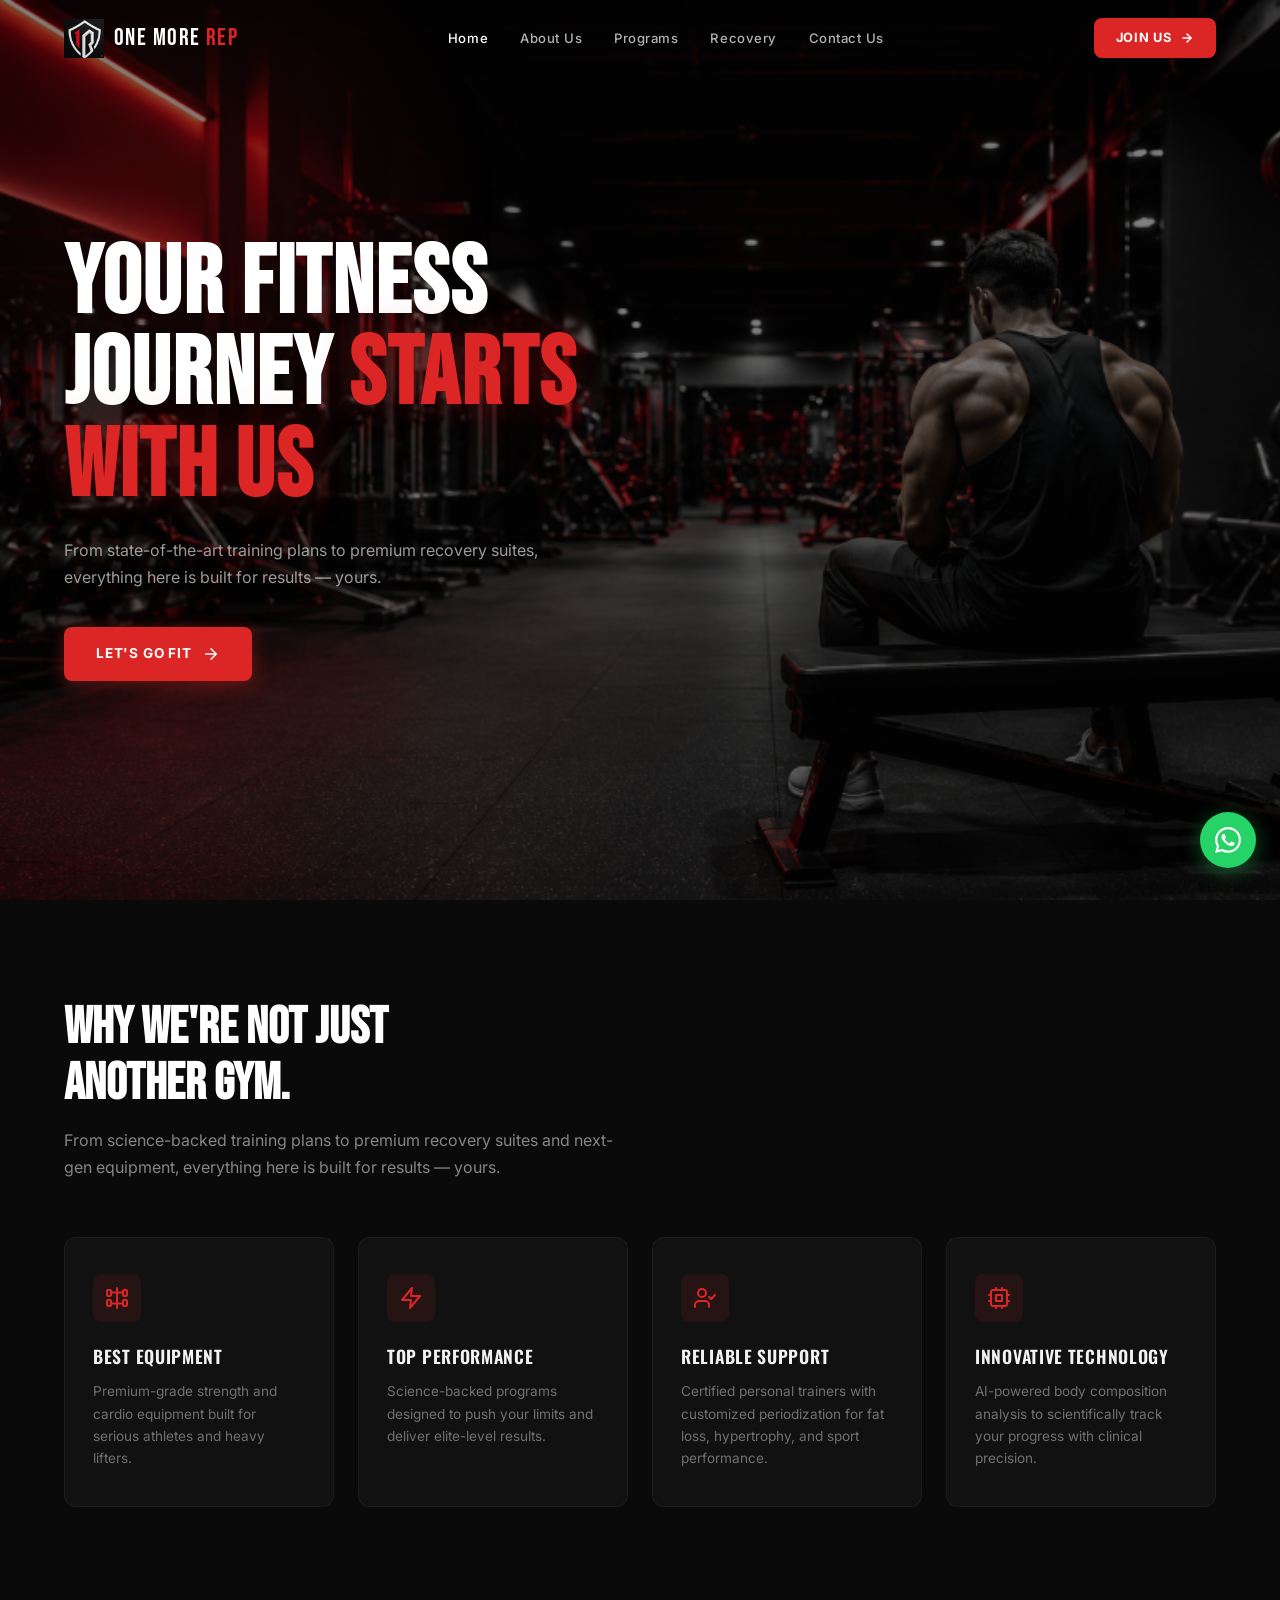
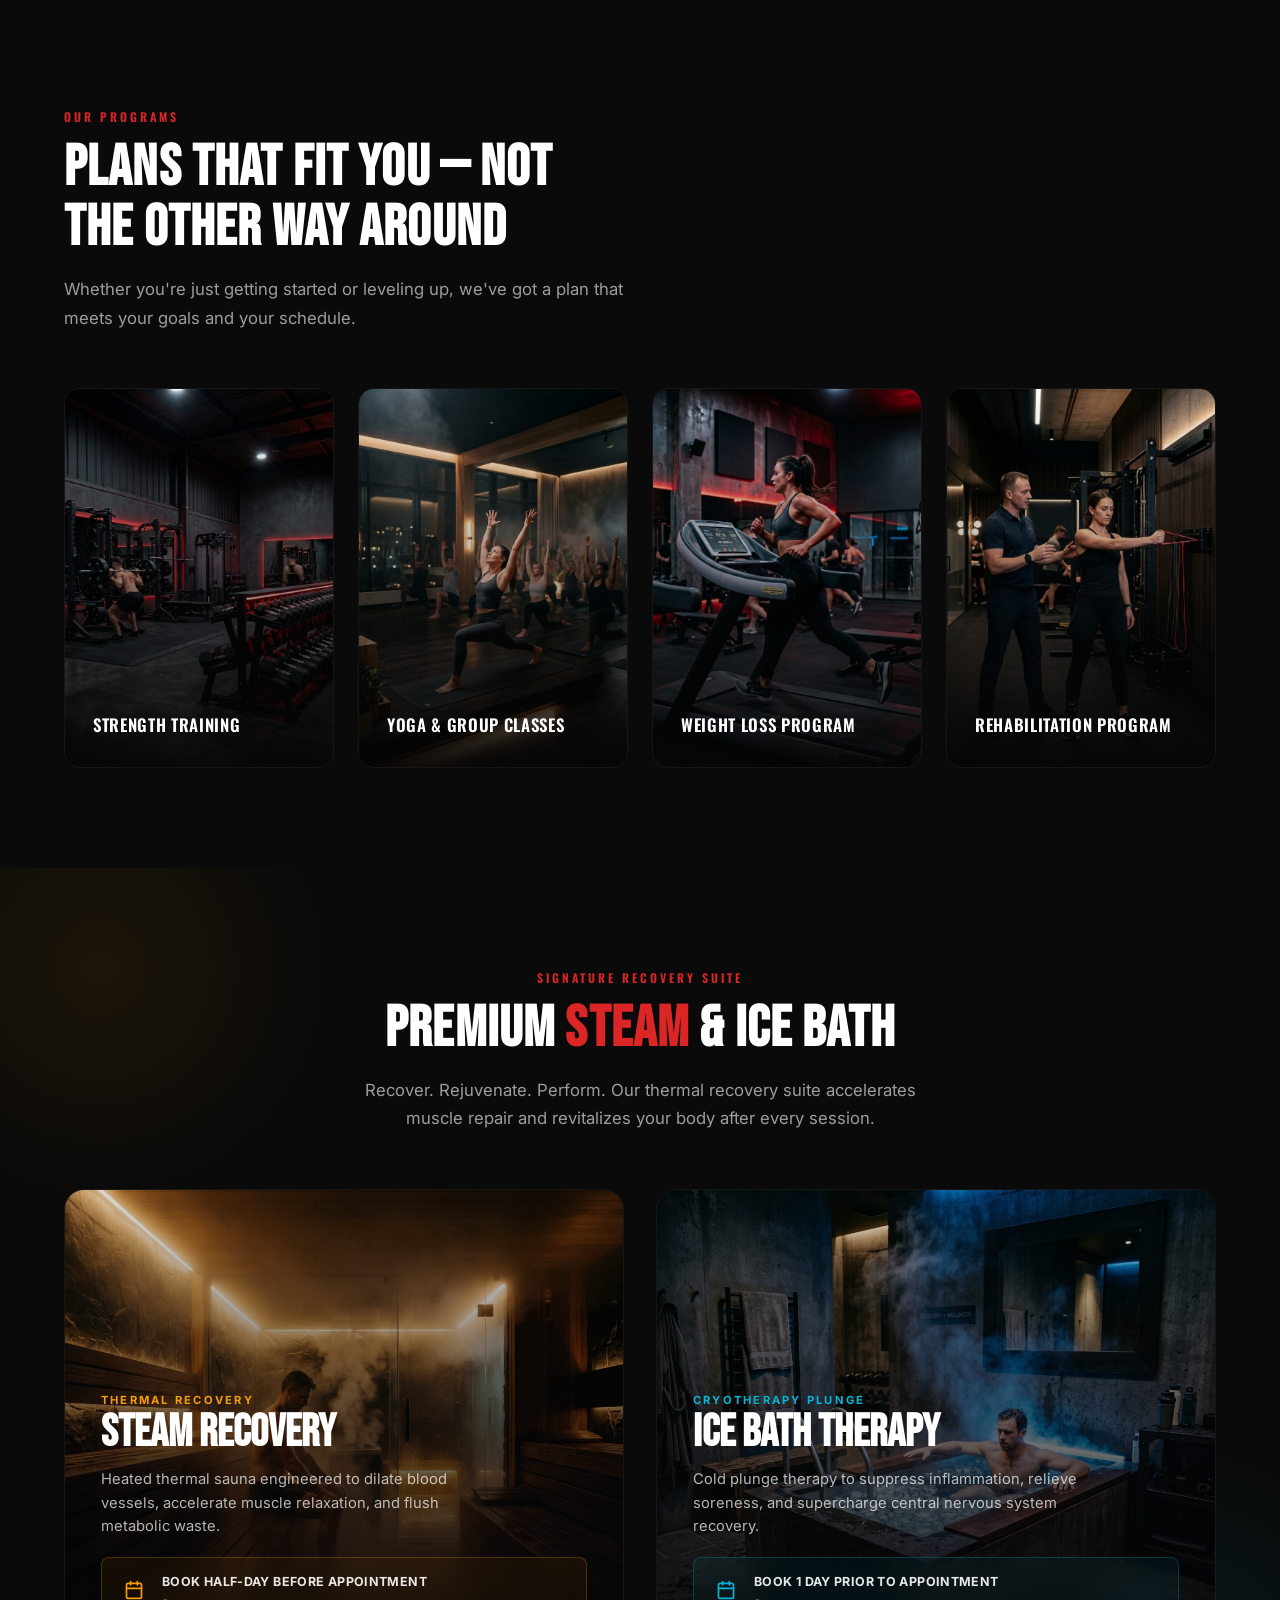
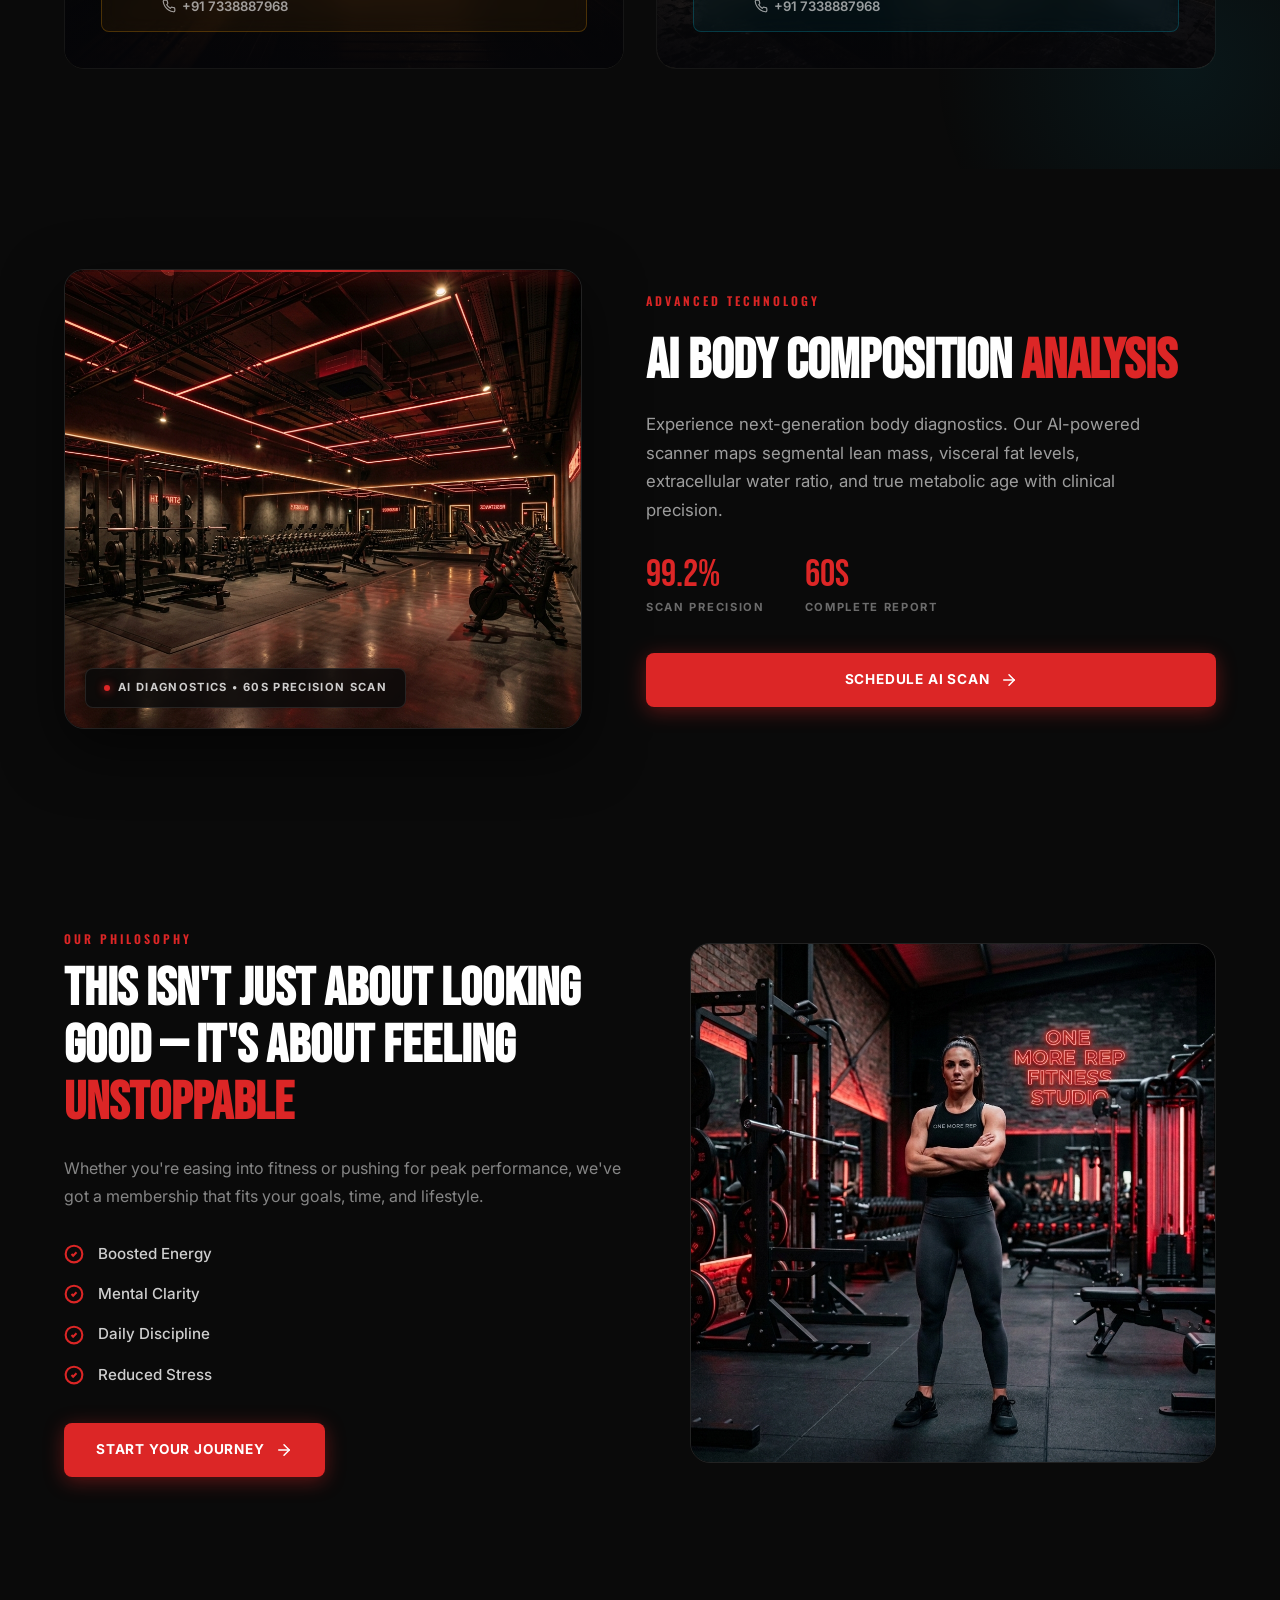
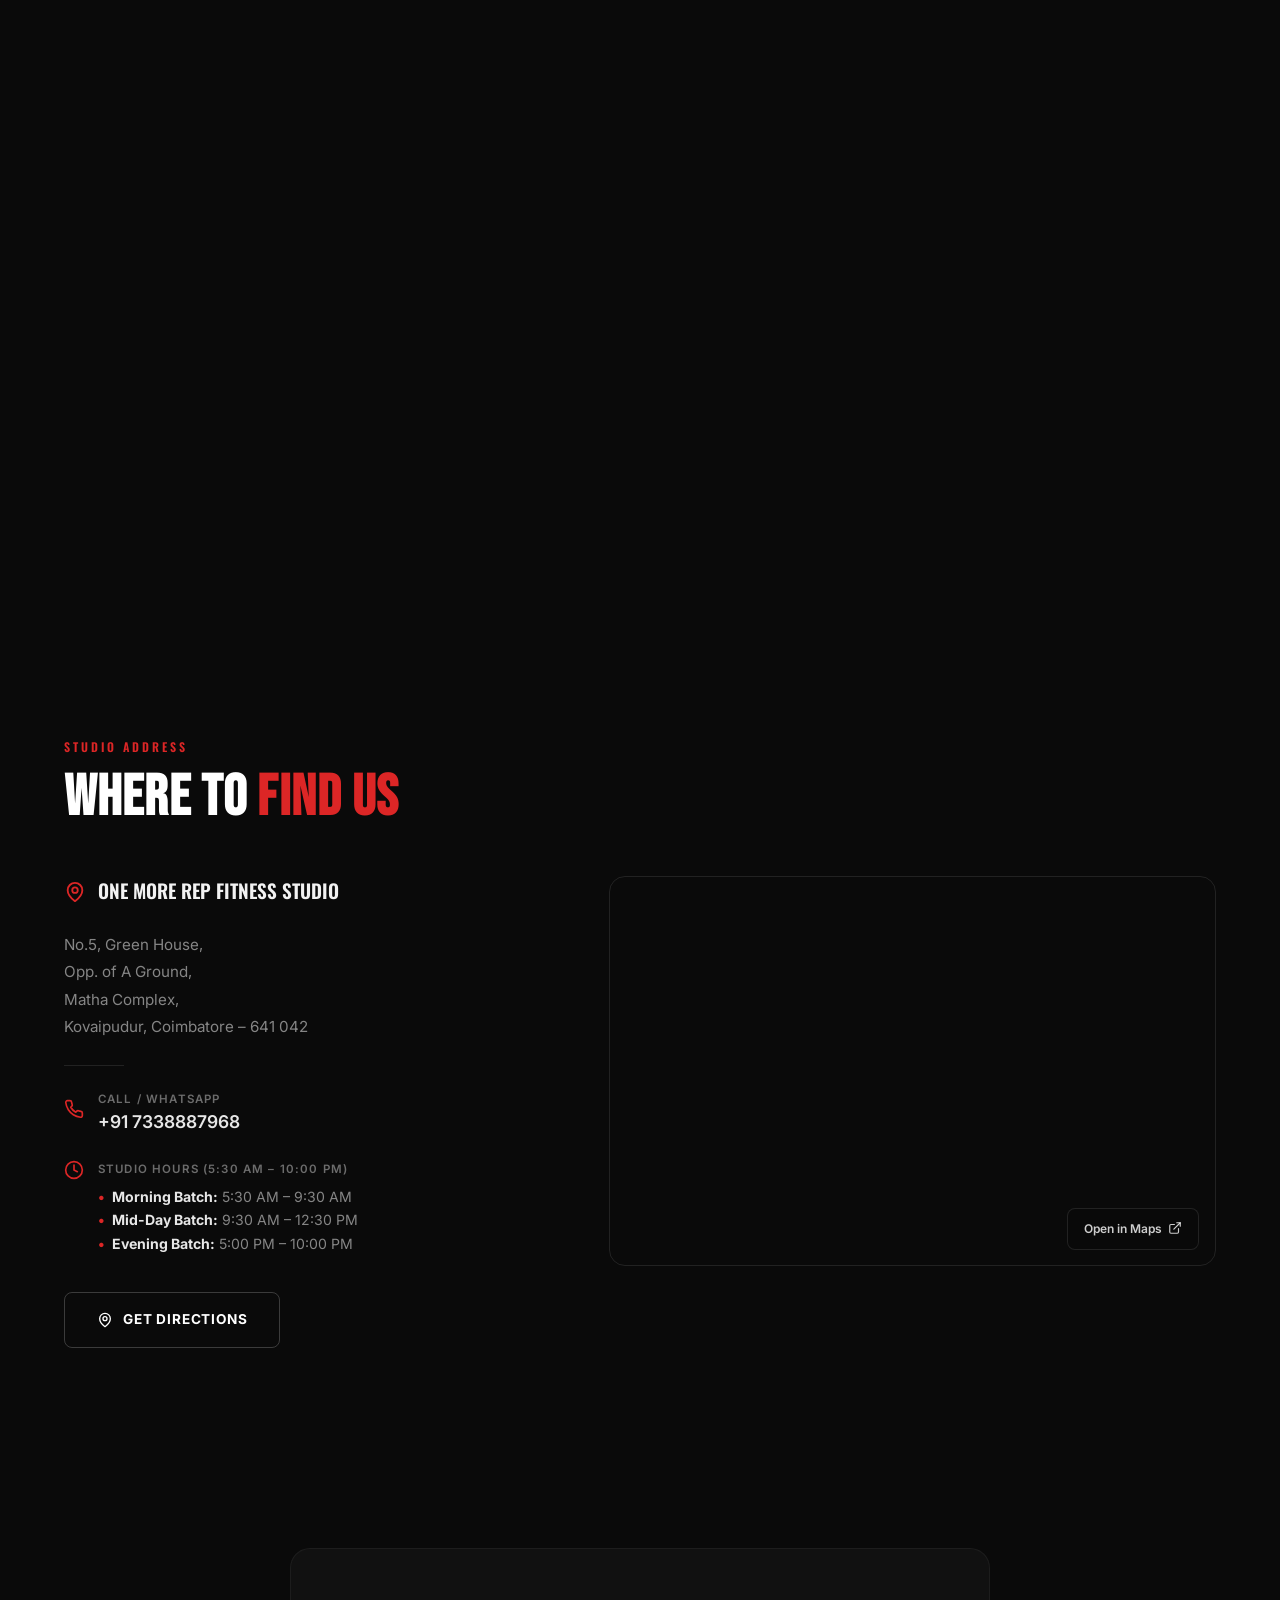
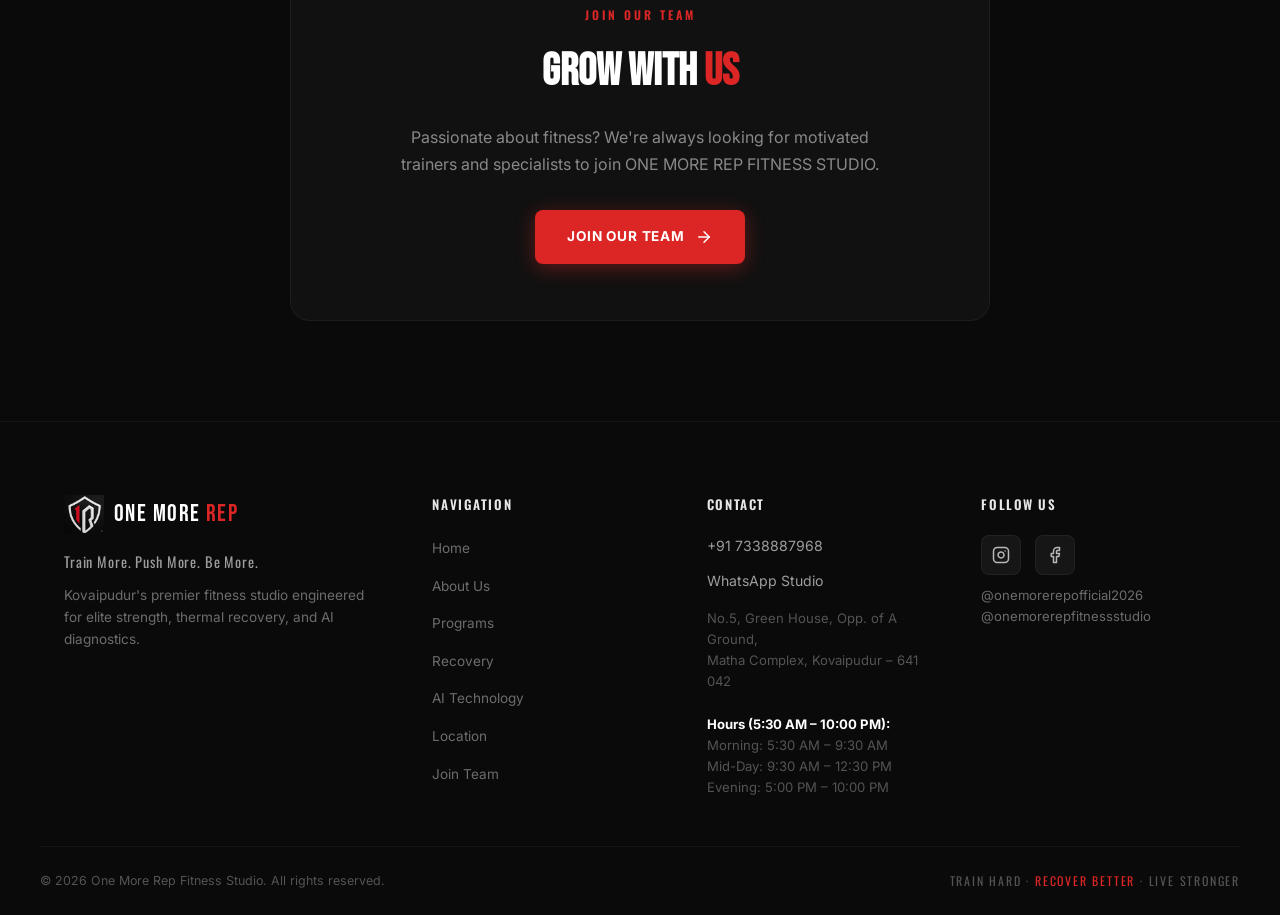
==== commit 5df06548: "Add opening hours (5:30 AM to 10:00 PM) and batch schedules (Morning, Mid-Day, Evening) to Location " ====
--- a/index.html
+++ b/index.html
@@ -419,6 +419,20 @@
             </div>
           </div>
 
+          <div class="location__hours">
+            <div class="location__contact-icon">
+              <svg viewBox="0 0 24 24" fill="none" stroke="currentColor" stroke-width="2" stroke-linecap="round" stroke-linejoin="round"><circle cx="12" cy="12" r="10"/><polyline points="12 6 12 12 16 14"/></svg>
+            </div>
+            <div>
+              <div class="location__contact-label">Studio Hours (5:30 AM – 10:00 PM)</div>
+              <ul class="location__batch-list">
+                <li><strong>Morning Batch:</strong> 5:30 AM – 9:30 AM</li>
+                <li><strong>Mid-Day Batch:</strong> 9:30 AM – 12:30 PM</li>
+                <li><strong>Evening Batch:</strong> 5:00 PM – 10:00 PM</li>
+              </ul>
+            </div>
+          </div>
+
           <a href="https://www.google.com/maps/search/?api=1&query=No+5+Matha+Complex+Green+House+Gokulam+Colony+Kovaipudur+Coimbatore+641042" target="_blank" rel="noopener" class="btn btn--outline" id="location-directions" style="margin-top: 12px; width: fit-content;">
             <svg width="16" height="16" viewBox="0 0 24 24" fill="none" stroke="currentColor" stroke-width="2" stroke-linecap="round" stroke-linejoin="round"><path d="M20 10c0 6-8 12-8 12s-8-6-8-12a8 8 0 0 1 16 0Z"/><circle cx="12" cy="10" r="3"/></svg>
             GET DIRECTIONS
@@ -488,6 +502,12 @@
           <a href="tel:+917338887968">+91 7338887968</a>
           <a href="https://wa.me/917338887968?text=I%20want%20to%20pre-register" target="_blank" rel="noopener">WhatsApp Studio</a>
           <p class="footer__address">No.5, Green House, Opp. of A Ground,<br/>Matha Complex, Kovaipudur – 641 042</p>
+          <p class="footer__address" style="margin-top: 10px;">
+            <strong style="color: var(--white);">Hours (5:30 AM – 10:00 PM):</strong><br/>
+            Morning: 5:30 AM – 9:30 AM<br/>
+            Mid-Day: 9:30 AM – 12:30 PM<br/>
+            Evening: 5:00 PM – 10:00 PM
+          </p>
         </div>
       </div>
 
--- a/styles.css
+++ b/styles.css
@@ -1268,6 +1268,38 @@
   gap: 14px;
 }
 
+.location__hours {
+  display: flex;
+  align-items: flex-start;
+  gap: 14px;
+}
+
+.location__batch-list {
+  list-style: none;
+  padding: 0;
+  margin: 6px 0 0;
+  font-size: 0.88rem;
+  color: var(--white-50);
+  line-height: 1.7;
+}
+
+.location__batch-list li {
+  position: relative;
+  padding-left: 14px;
+}
+
+.location__batch-list li::before {
+  content: '•';
+  position: absolute;
+  left: 0;
+  color: var(--red);
+  font-weight: bold;
+}
+
+.location__batch-list strong {
+  color: var(--white-90);
+}
+
 .location__contact-icon svg {
   width: 20px;
   height: 20px;
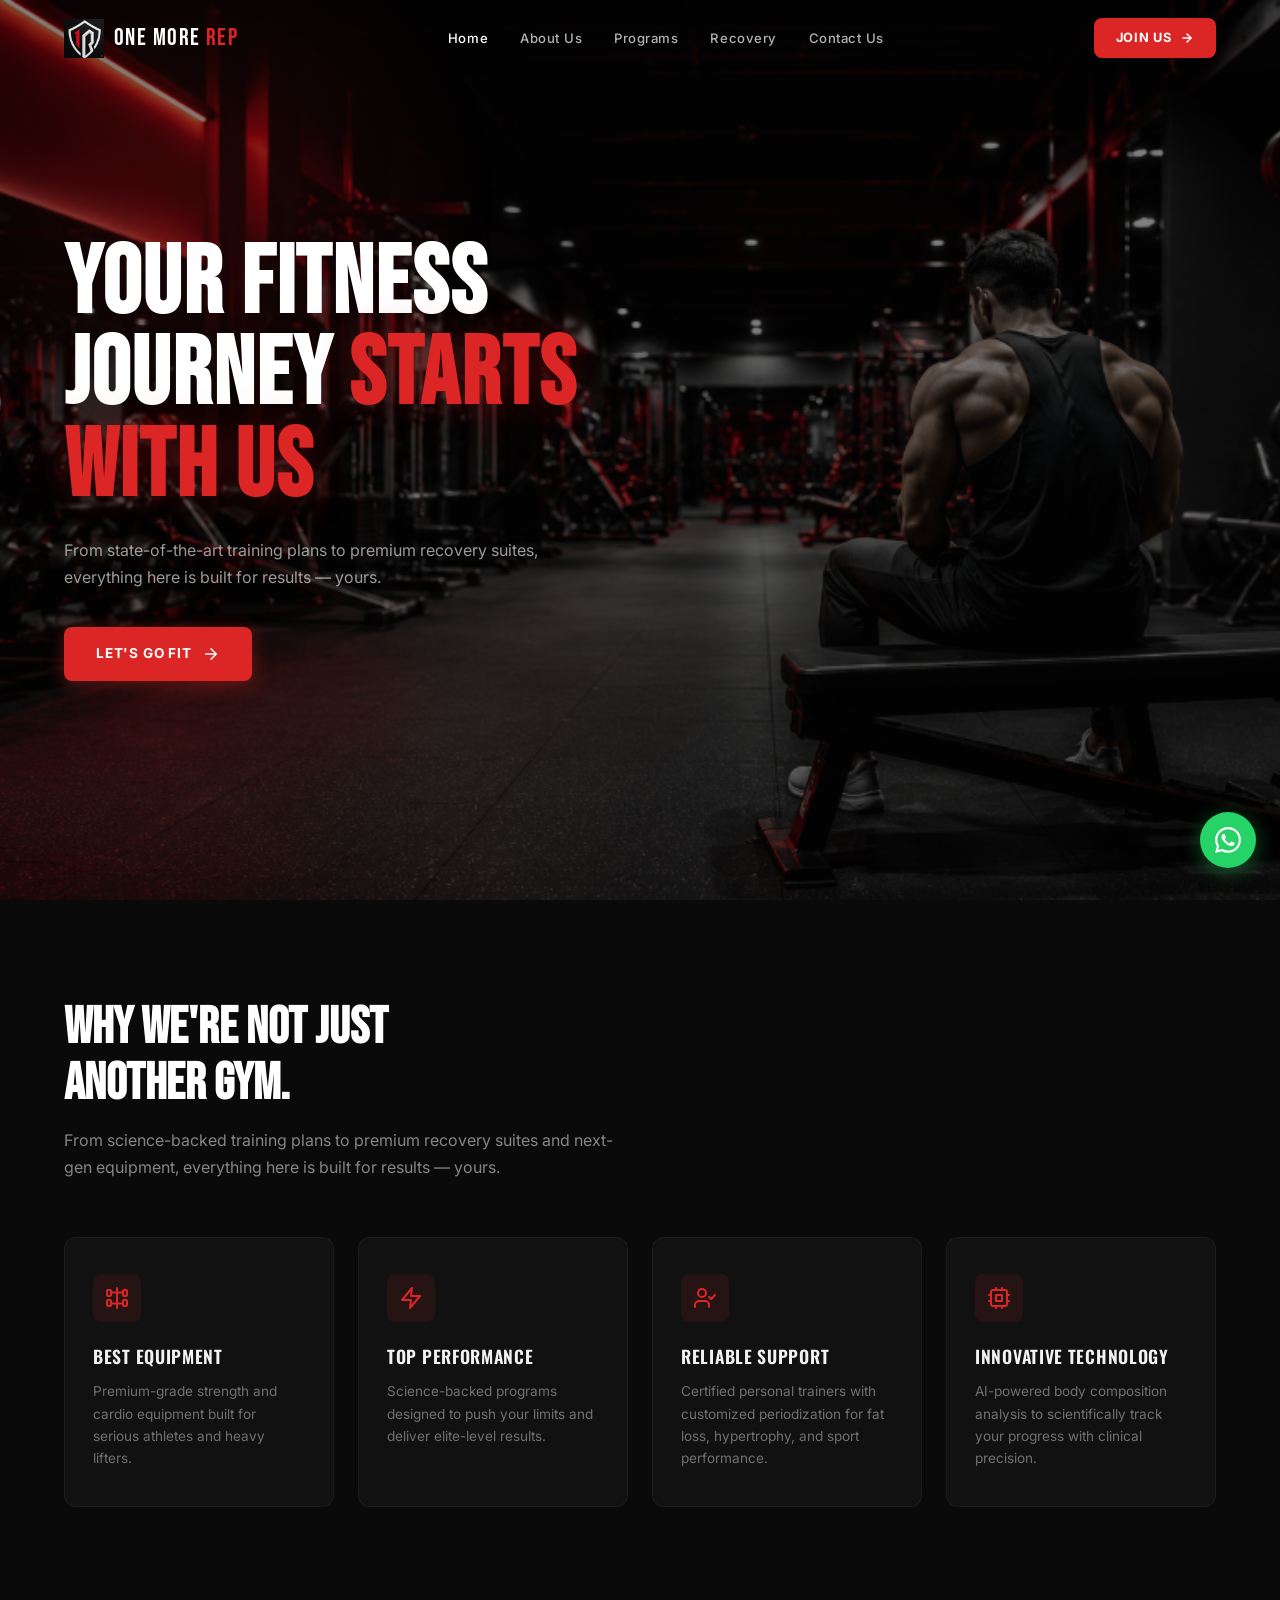
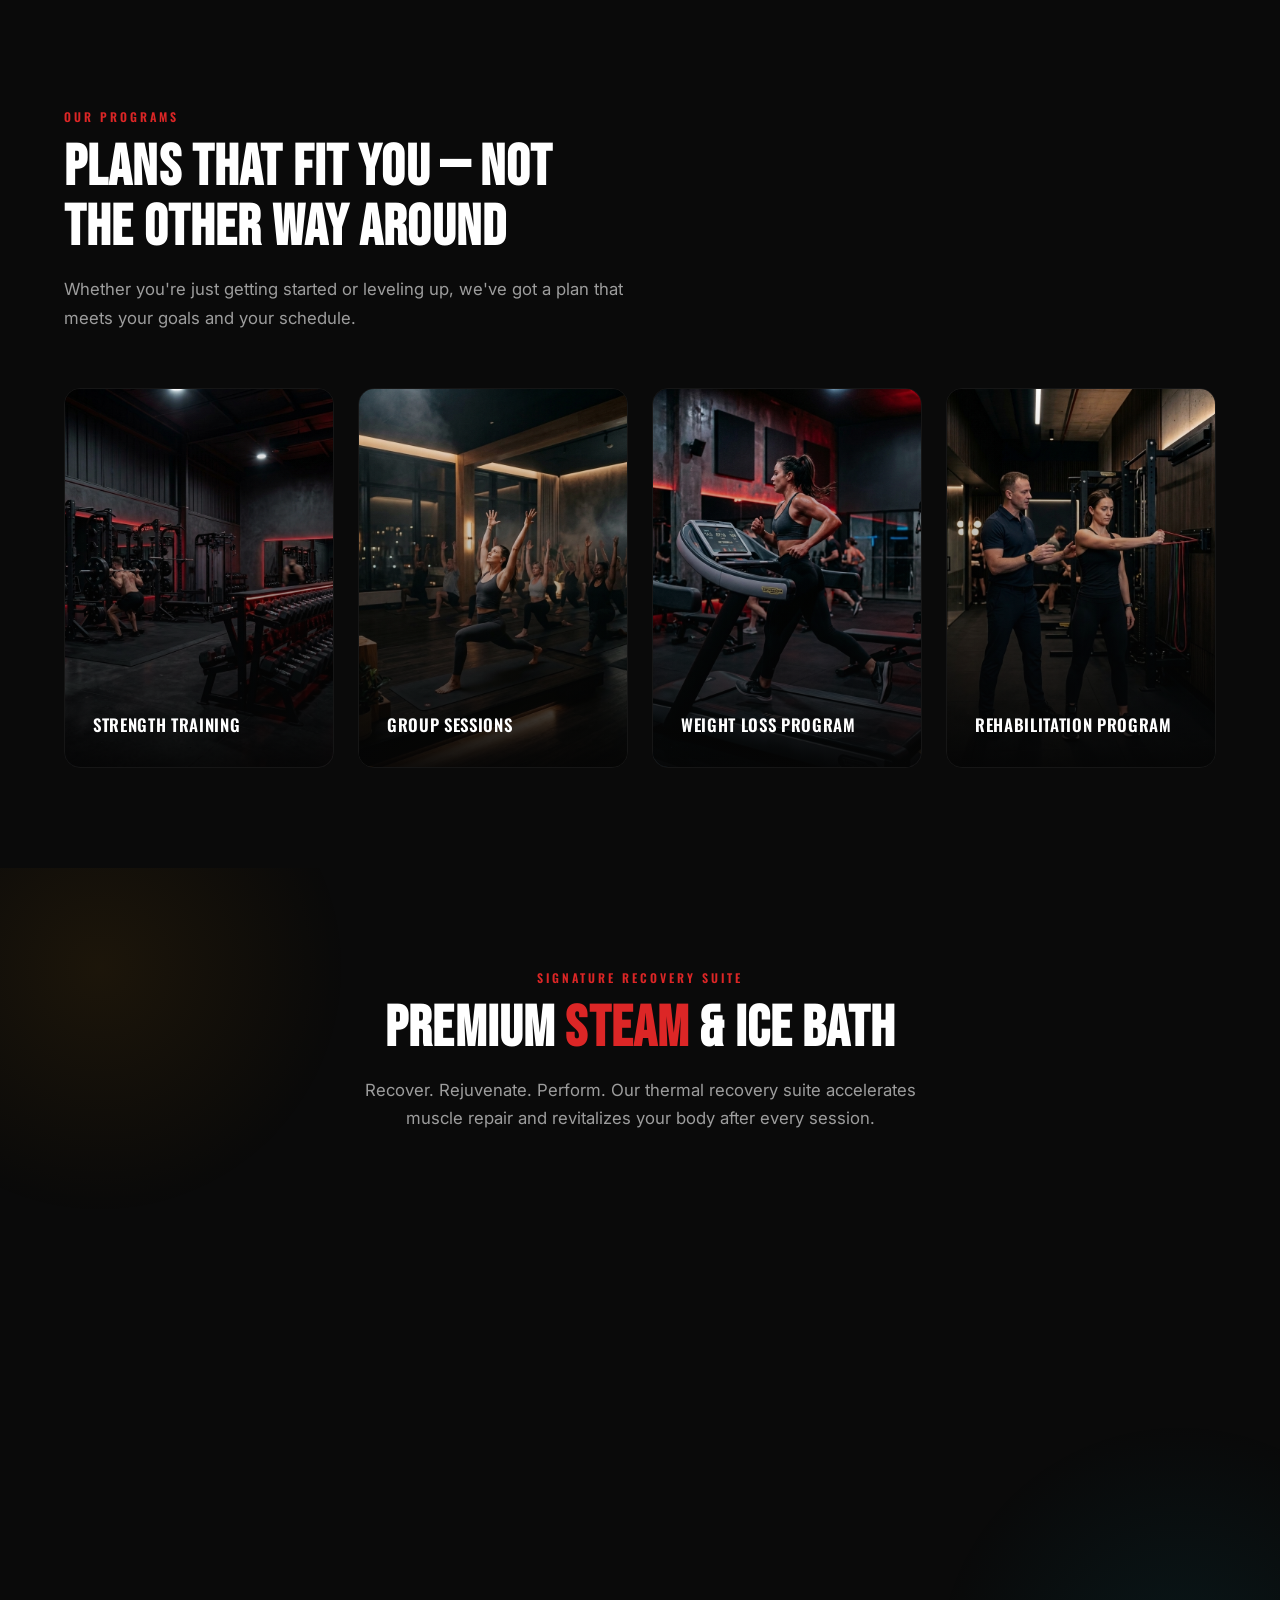
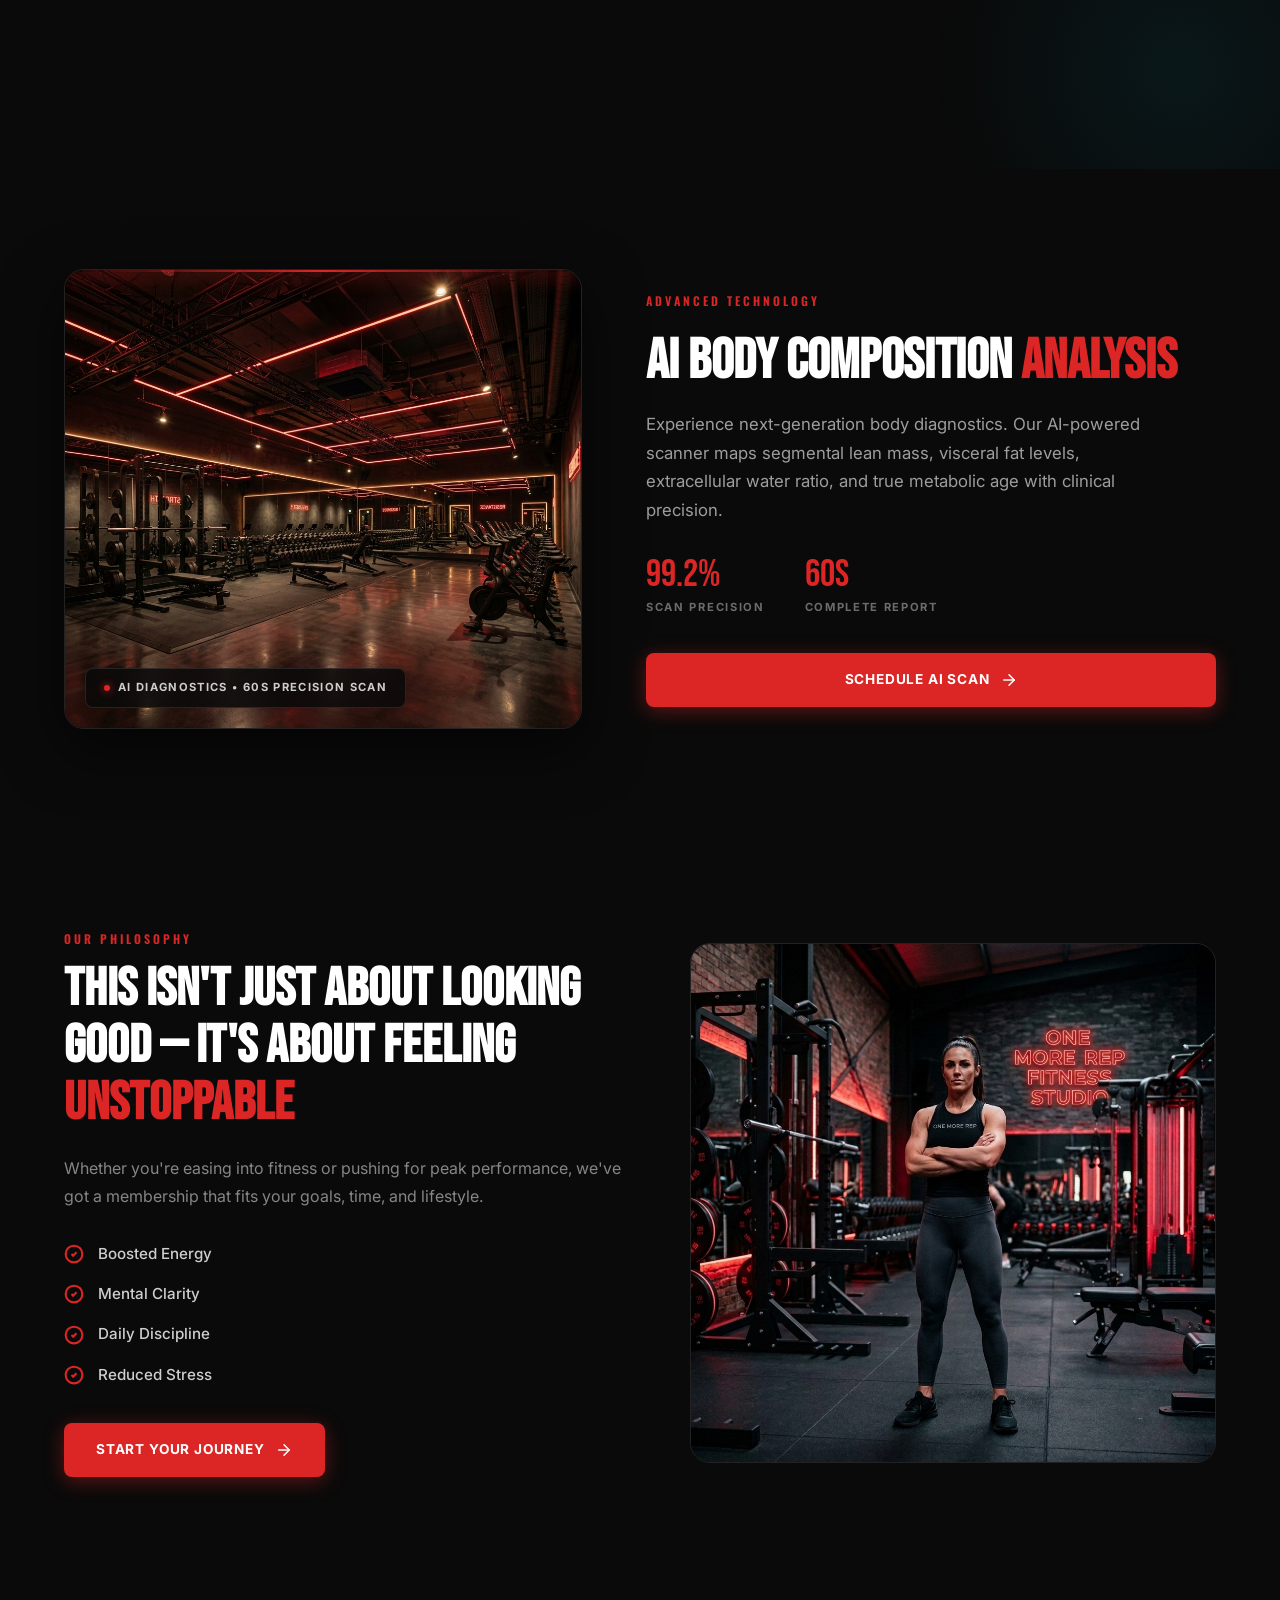
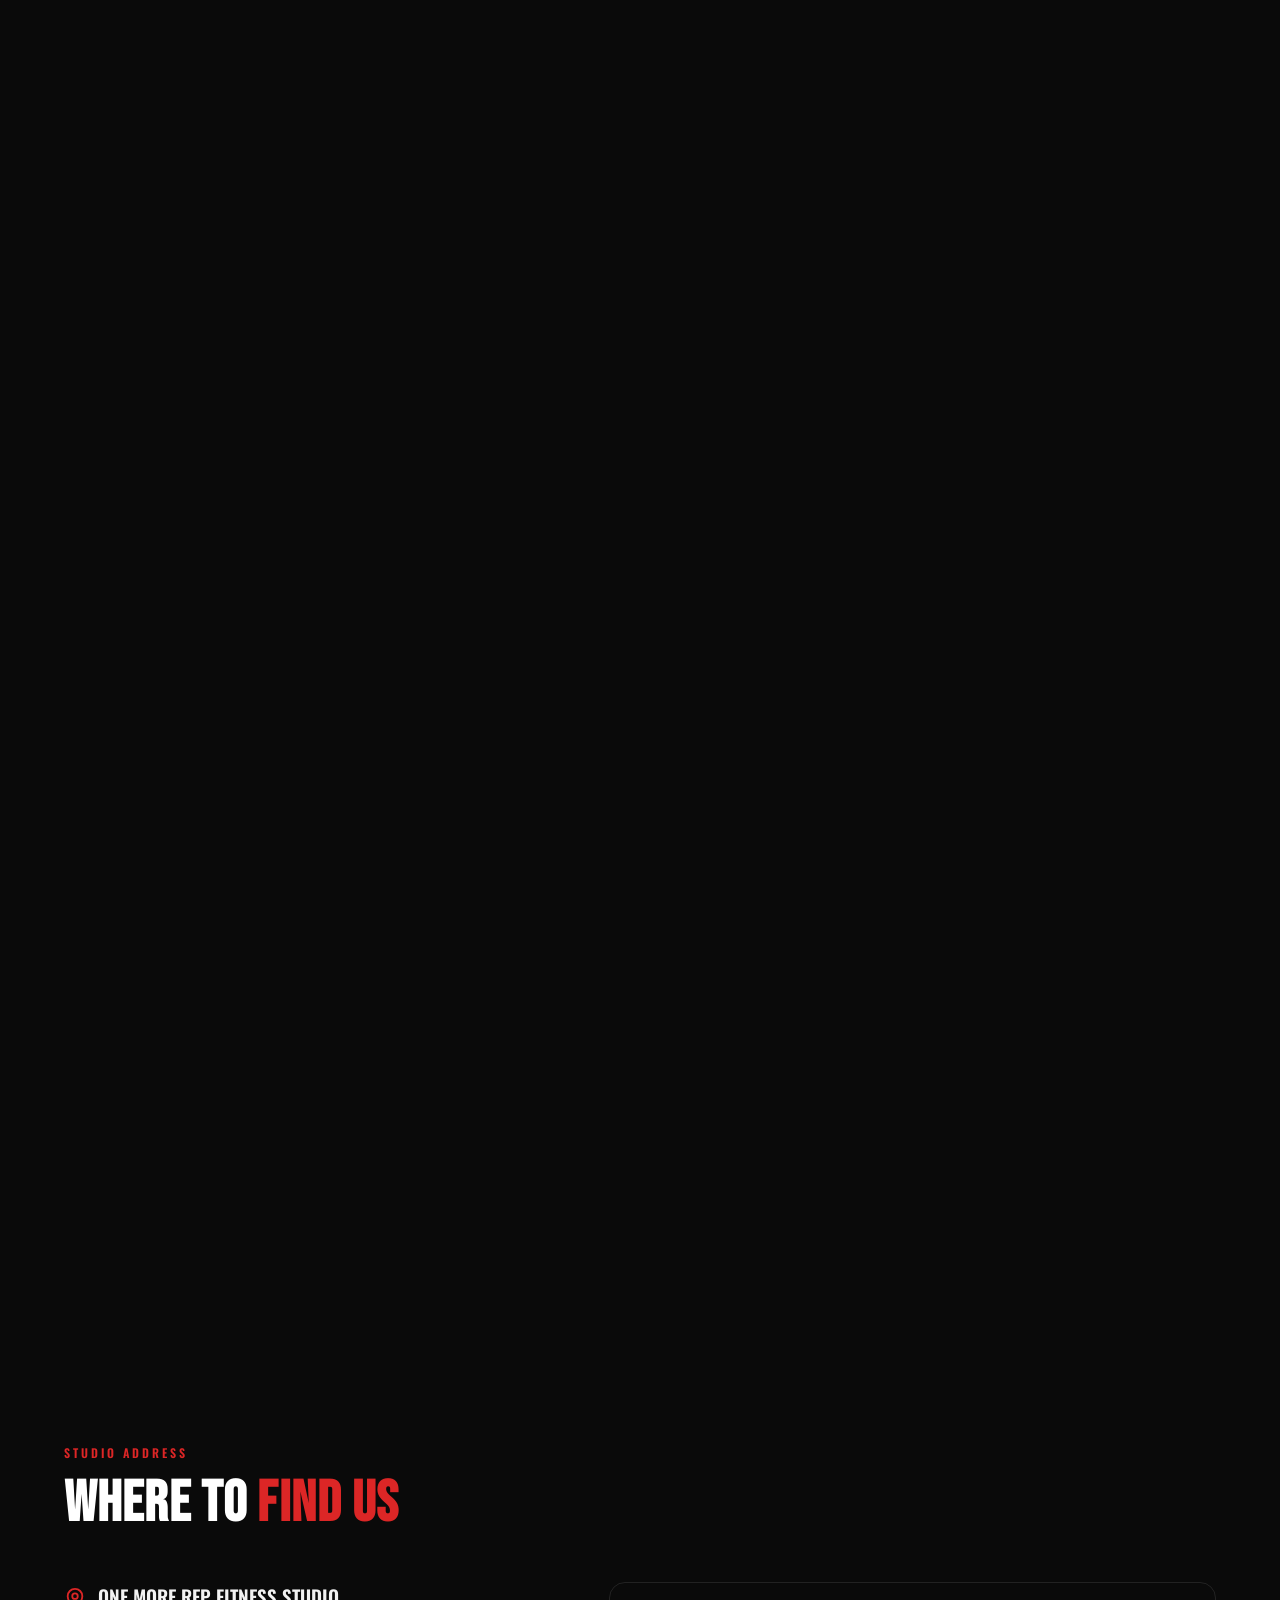
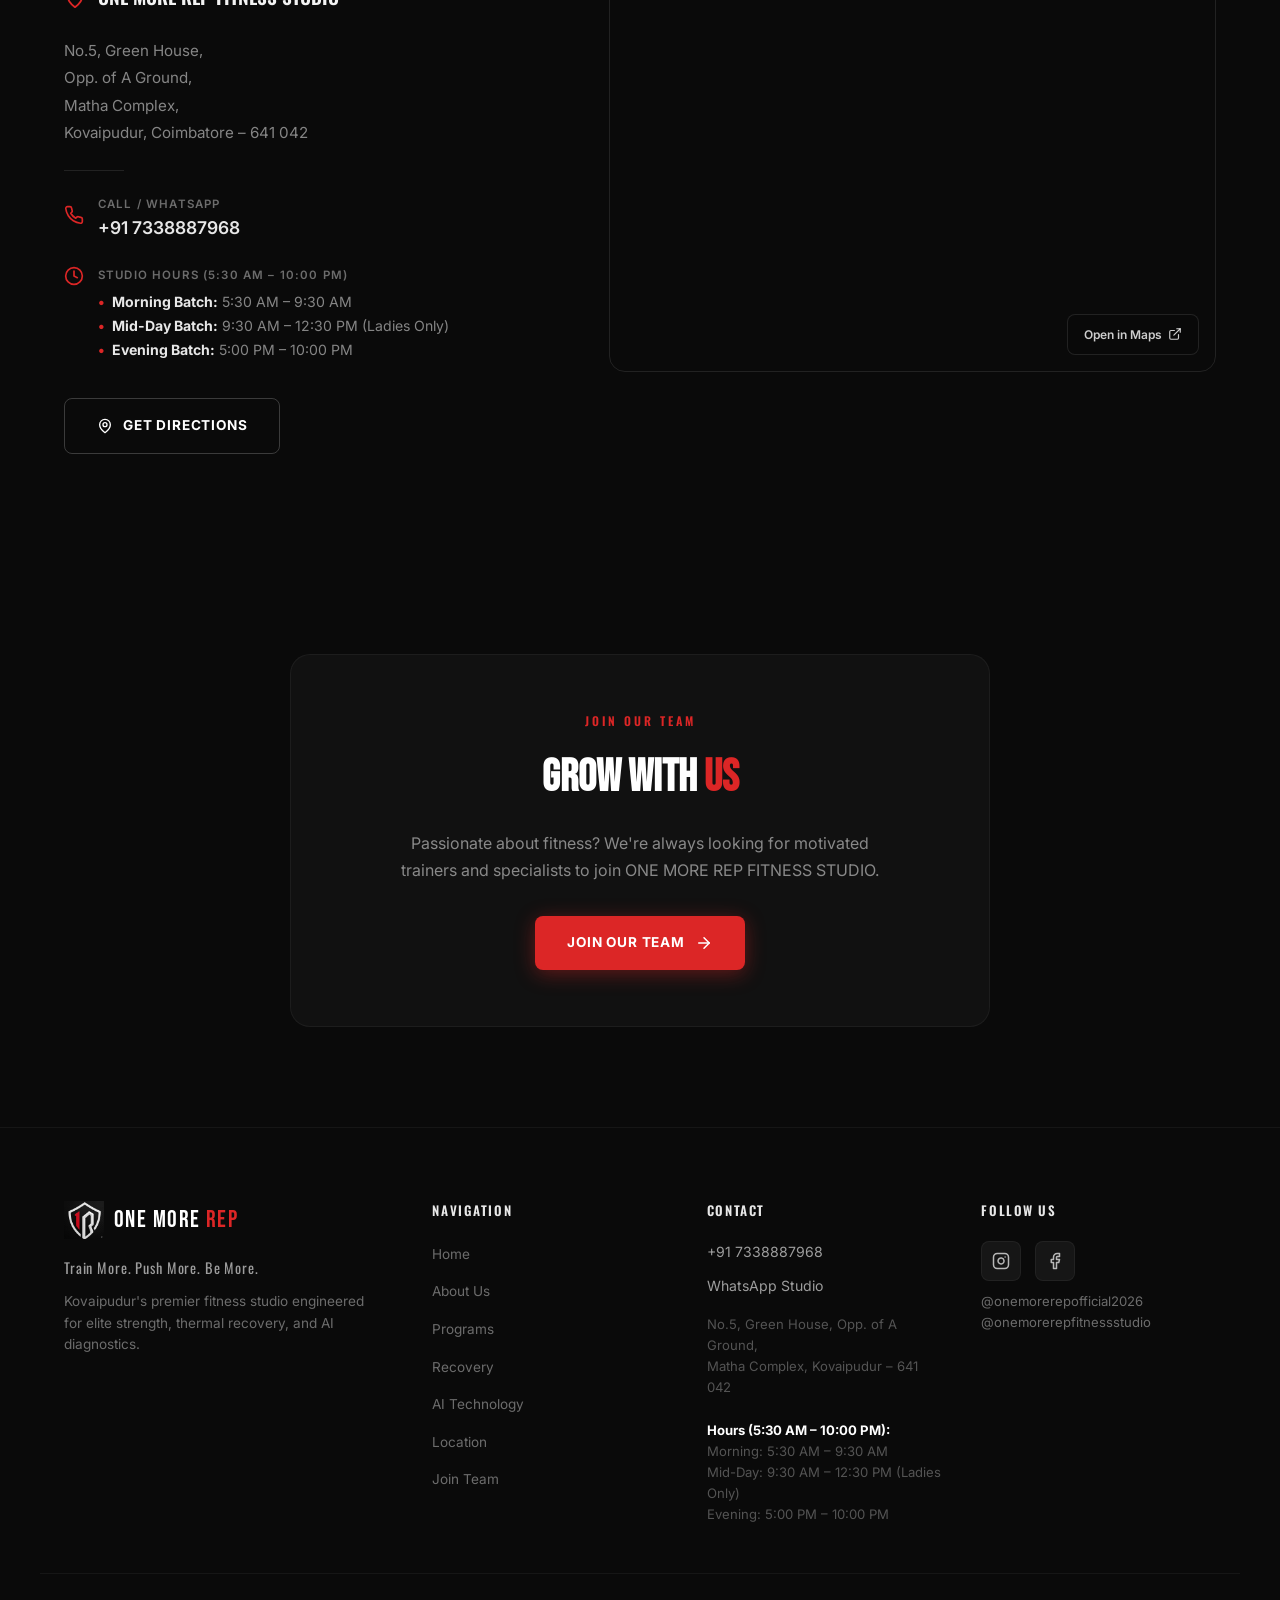
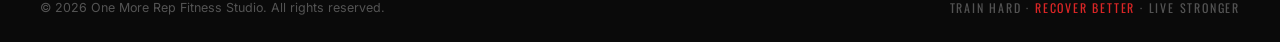
==== commit dba9fb1e: "Update Mid-Day batch to Ladies Only, update About story to Philosophy of One More Rep, and change pr" ====
--- a/index.html
+++ b/index.html
@@ -161,11 +161,11 @@
         <!-- Yoga / Group Classes -->
         <div class="program-card">
           <div class="program-card__img">
-            <img src="assets/yoga-classes.png" alt="Yoga & Group Classes" />
+            <img src="assets/yoga-classes.png" alt="Group Sessions" />
           </div>
           <div class="program-card__overlay"></div>
           <div class="program-card__content">
-            <h3 class="program-card__name">Yoga & Group Classes</h3>
+            <h3 class="program-card__name">Group Sessions</h3>
           </div>
         </div>
 
@@ -364,12 +364,31 @@
         </div>
 
         <div class="about__content" data-animate="fade-up">
-          <div class="section-label">OUR STORY</div>
-          <h2 class="about__title">About <span class="hl">One More Rep</span></h2>
-          <p class="about__desc">At ONE MORE REP FITNESS STUDIO, we redefine training in Kovaipudur by bringing together state-of-the-art strength equipment, AI-driven body composition diagnostics, and our signature thermal recovery suite.</p>
-          <p class="about__desc">We believe in pushing limits, not just meeting them. Our fully air-conditioned facility with dedicated ladies hours, expert coaching, and premium recovery makes us more than a gym — we're your training partner.</p>
-
-          <div class="about__highlights">
+          <div class="section-label">THE PHILOSOPHY OF "ONE MORE REP"</div>
+          <h2 class="about__title">The Philosophy of <span class="hl">"One More Rep"</span></h2>
+          <blockquote class="about__quote" style="border-left: 3px solid var(--red); padding-left: 16px; margin: 16px 0 20px; font-style: italic; color: var(--white-90); font-size: 1.1rem;">
+            "Most people stop when they get tired. We stop when we are done."
+          </blockquote>
+          <p class="about__desc">The truth is, fitness isn't just about the mirror. It’s about the grit you develop when you're staring at the clock, sweat dripping, lungs burning, and you choose to push for one more.</p>
+          <p class="about__desc">One More Rep isn't just a studio; it is a movement. It is a sanctuary for those who understand that health is the ultimate currency—and there is no room for compromise. We aren't here to build bodies that look good; we are here to build characters that stand tall.</p>
+
+          <h3 style="font-family: var(--font-accent); font-size: 1.5rem; color: var(--white); margin: 28px 0 12px; letter-spacing: 0.05em;">More Than a Workout</h3>
+          <p class="about__desc">When you step onto our floor, you aren’t just training muscles. You are training your mind to conquer everything outside these walls:</p>
+          <ul class="about__list" style="list-style: none; padding: 0; margin: 16px 0 24px; display: flex; flex-direction: column; gap: 12px; color: var(--white-80); font-size: 0.95rem; line-height: 1.6;">
+            <li><strong style="color: var(--red);">Discipline:</strong> Learning that your goals don't care about your mood or your excuses.</li>
+            <li><strong style="color: var(--red);">Commitment:</strong> Proving that when you say you’ll do something, you see it through.</li>
+            <li><strong style="color: var(--red);">Hard Work:</strong> Understanding that there are no shortcuts to greatness.</li>
+            <li><strong style="color: var(--red);">Self-Love:</strong> Making the radical decision to invest in the only body you will ever have.</li>
+          </ul>
+
+          <h3 style="font-family: var(--font-accent); font-size: 1.5rem; color: var(--white); margin: 28px 0 12px; letter-spacing: 0.05em;">The Turning Point</h3>
+          <p class="about__desc" style="font-weight: 600; color: var(--white); font-size: 1.05rem;">We are opening our doors on July 19th.</p>
+          <p class="about__desc">This is your invitation to leave the "good enough" version of yourself behind. Join a community that will push you, support you, and hold you to the high standard you know you are capable of reaching.</p>
+          <p class="about__desc">Stop waiting for the "perfect time" to start. The perfect time is the day you decide to walk through our doors and refuse to quit.</p>
+          <p class="about__desc" style="font-weight: 600; color: var(--red); margin-top: 16px;">One More Rep. One more day. One better version of you.</p>
+          <p class="about__desc" style="font-weight: 600; color: var(--white-90);">We’ll see you on the floor. Let’s get to work.</p>
+
+          <div class="about__highlights" style="margin-top: 36px;">
             <div class="about__stat">
               <span class="about__stat-num">100%</span>
               <span class="about__stat-label">AC Environment</span>
@@ -427,7 +446,7 @@
               <div class="location__contact-label">Studio Hours (5:30 AM – 10:00 PM)</div>
               <ul class="location__batch-list">
                 <li><strong>Morning Batch:</strong> 5:30 AM – 9:30 AM</li>
-                <li><strong>Mid-Day Batch:</strong> 9:30 AM – 12:30 PM</li>
+                <li><strong>Mid-Day Batch:</strong> 9:30 AM – 12:30 PM (Ladies Only)</li>
                 <li><strong>Evening Batch:</strong> 5:00 PM – 10:00 PM</li>
               </ul>
             </div>
@@ -505,7 +524,7 @@
           <p class="footer__address" style="margin-top: 10px;">
             <strong style="color: var(--white);">Hours (5:30 AM – 10:00 PM):</strong><br/>
             Morning: 5:30 AM – 9:30 AM<br/>
-            Mid-Day: 9:30 AM – 12:30 PM<br/>
+            Mid-Day: 9:30 AM – 12:30 PM (Ladies Only)<br/>
             Evening: 5:00 PM – 10:00 PM
           </p>
         </div>
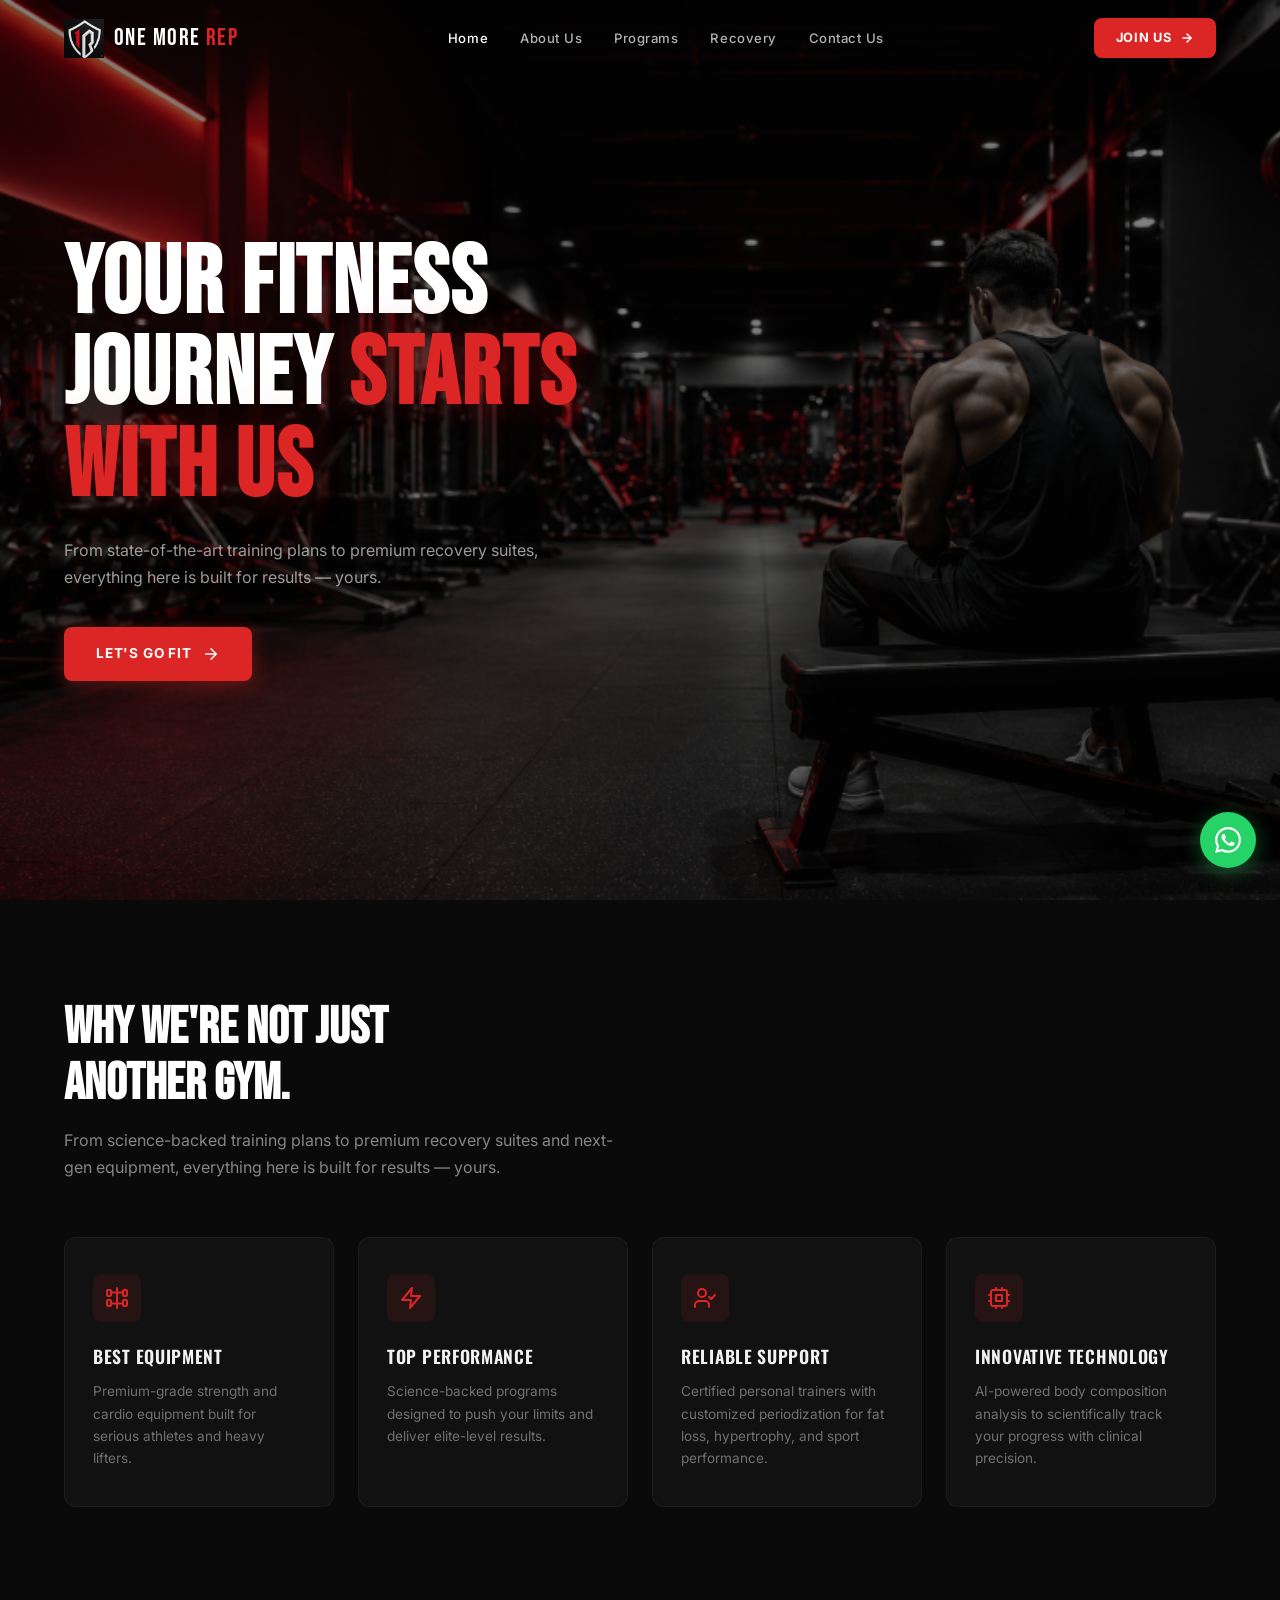
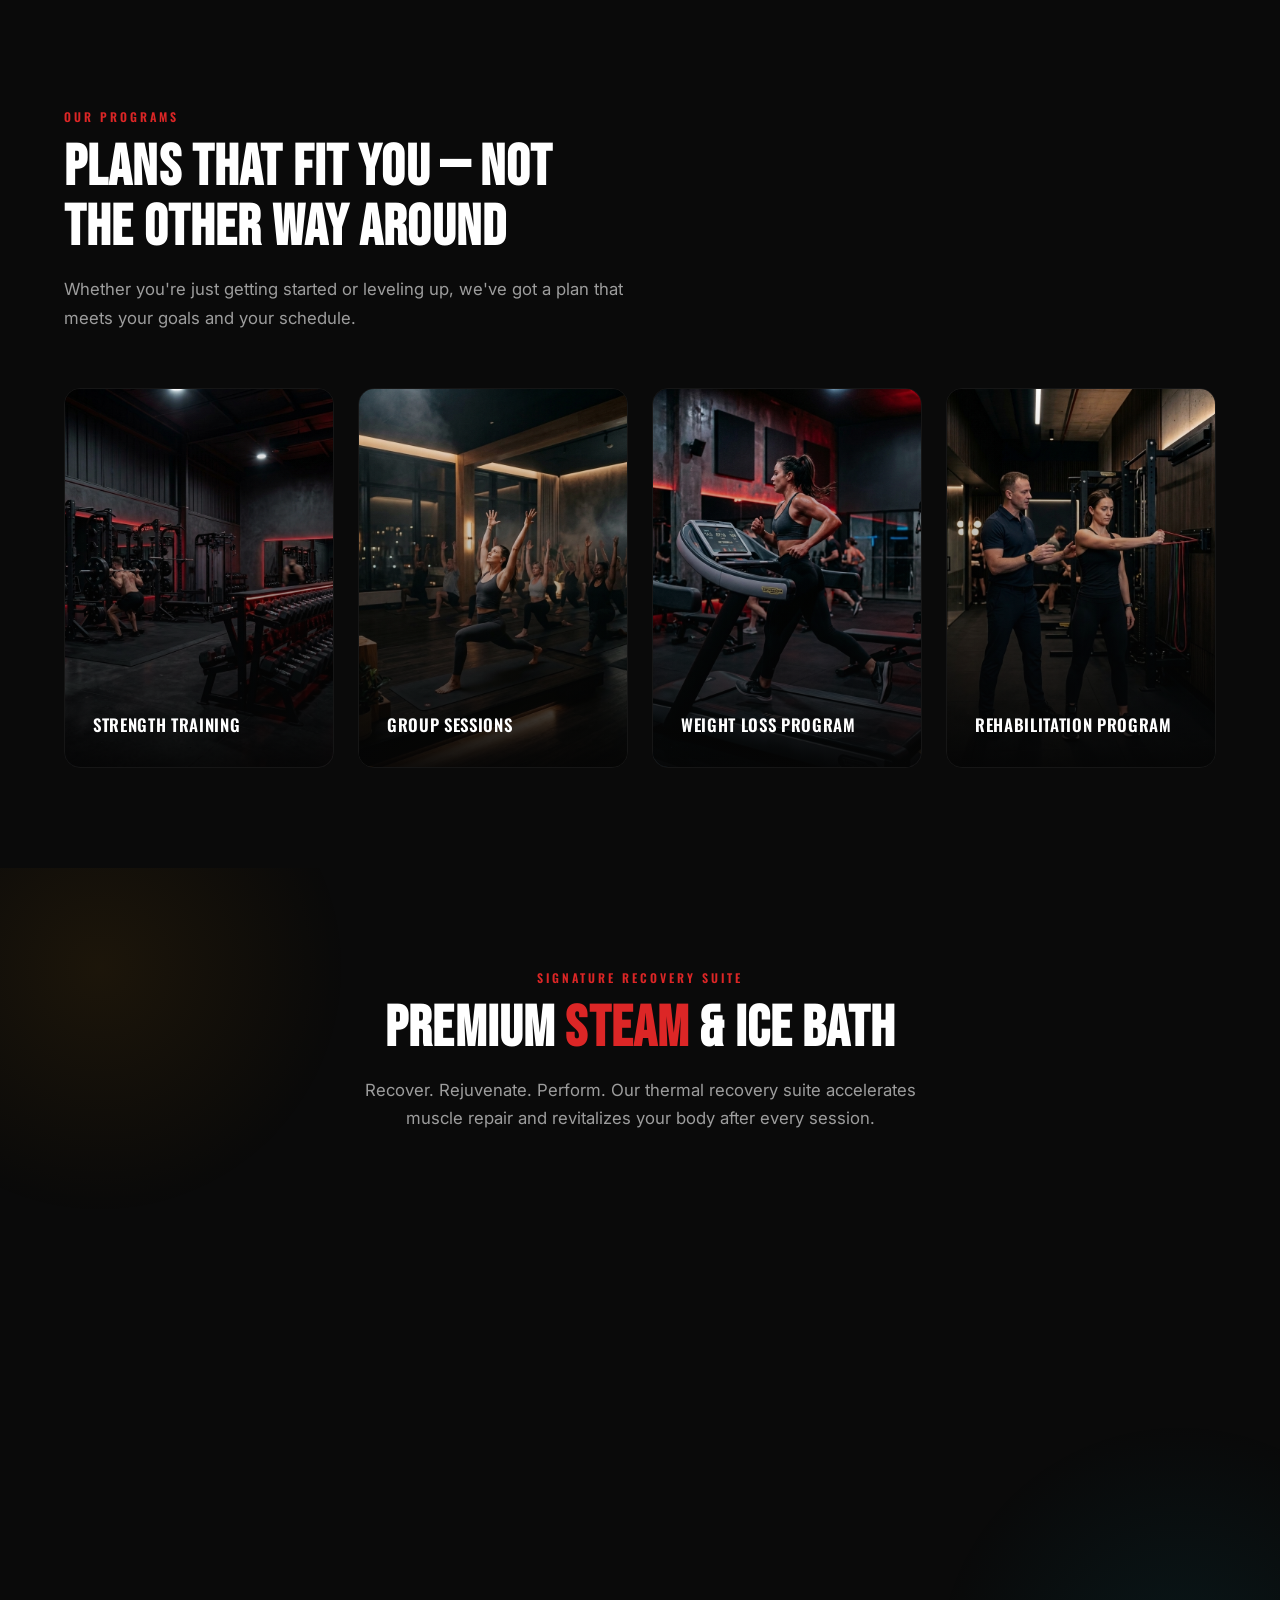
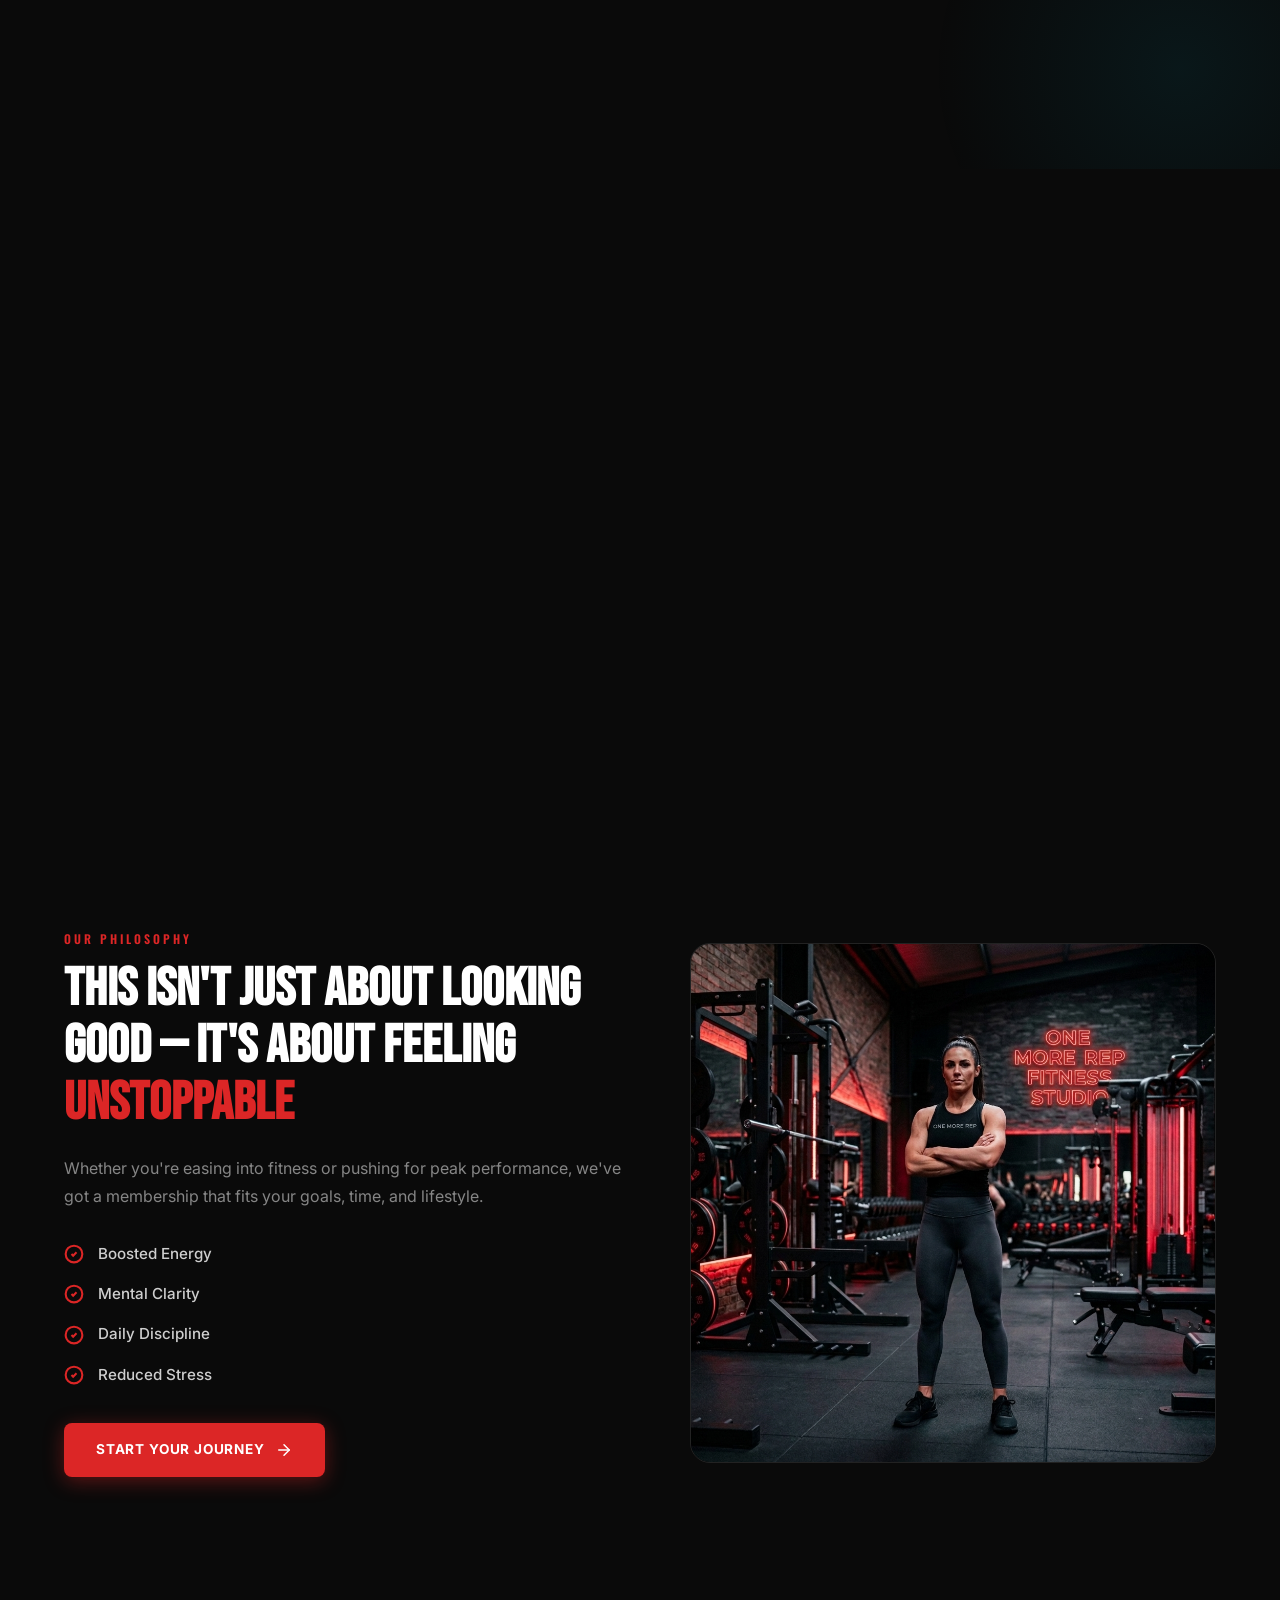
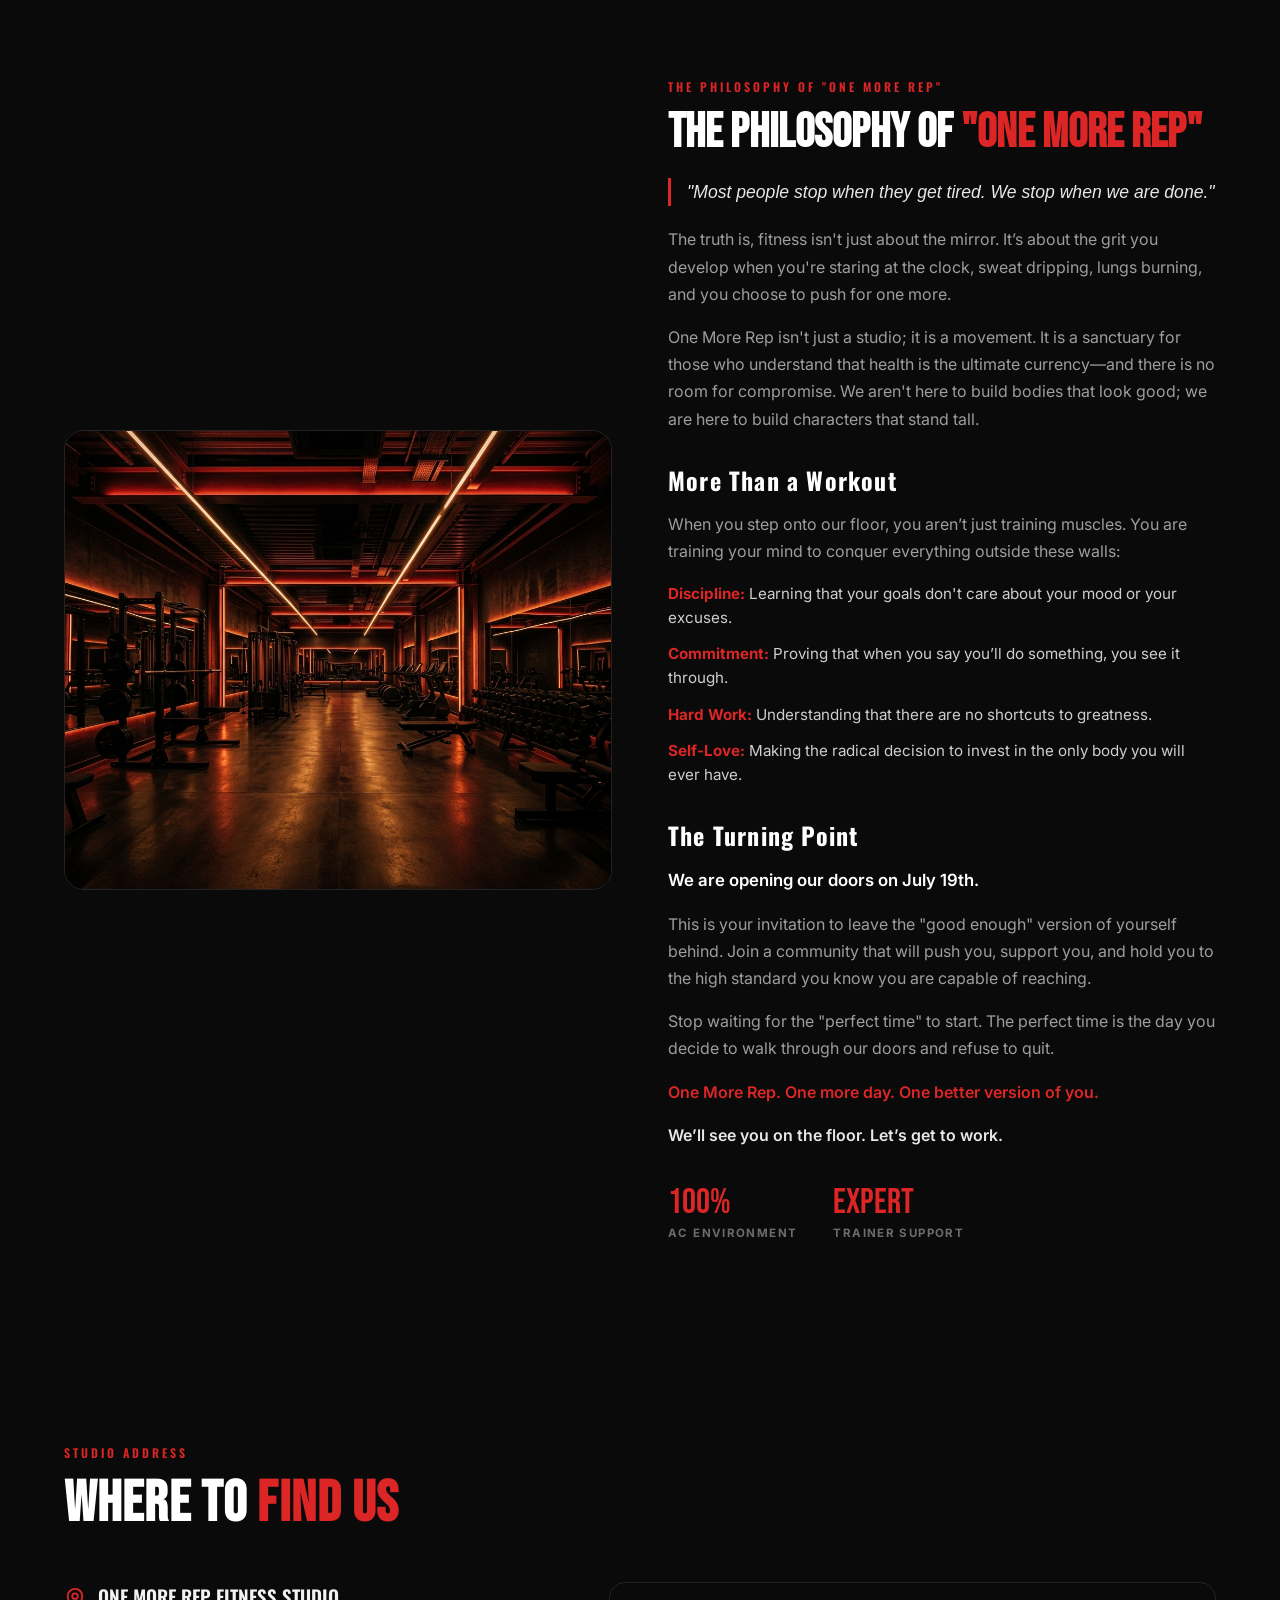
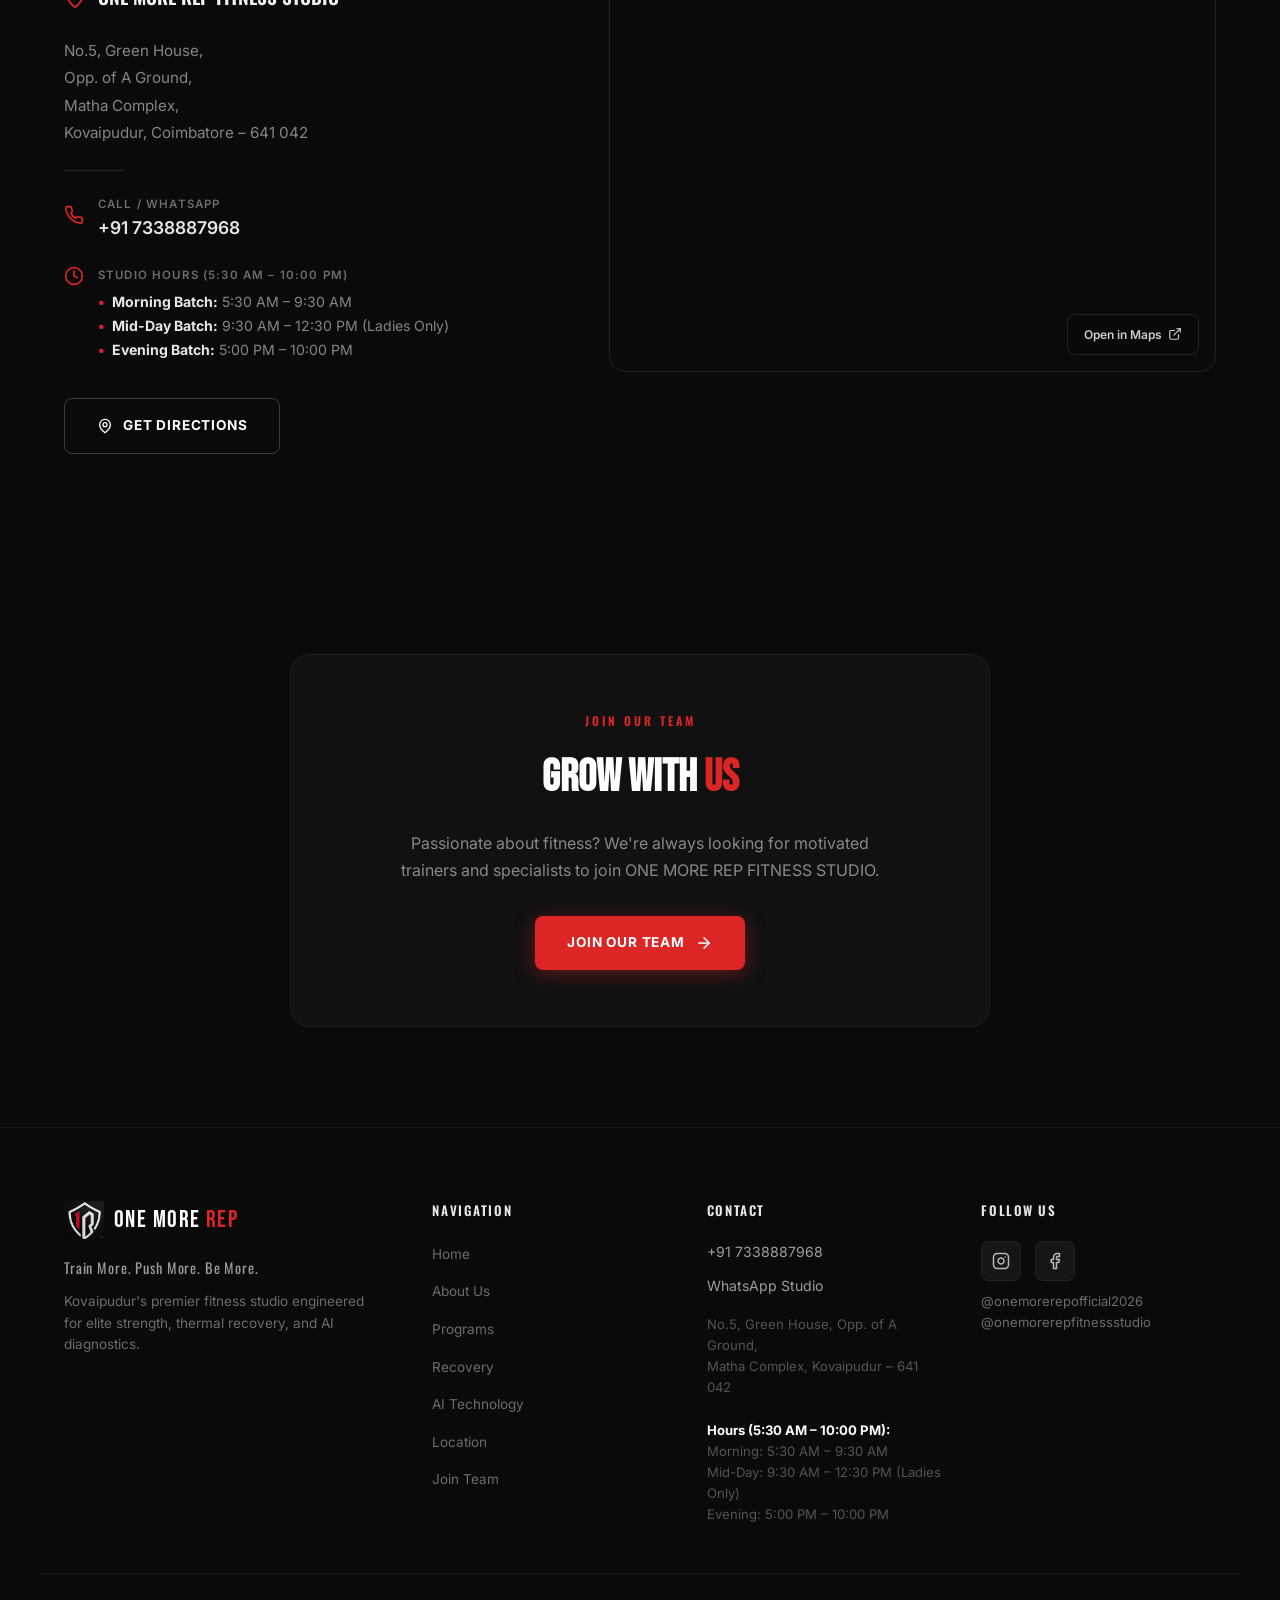
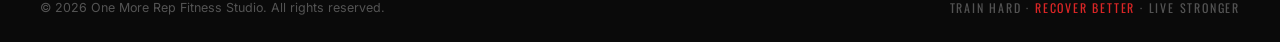
==== commit b813aa6c: "Require 1 day prior appointment for both Steam Bath and Ice Bath therapy" ====
--- a/index.html
+++ b/index.html
@@ -223,7 +223,7 @@
                 <svg viewBox="0 0 24 24" fill="none" stroke="currentColor" stroke-width="2" stroke-linecap="round" stroke-linejoin="round"><rect x="3" y="4" width="18" height="18" rx="2" ry="2"/><line x1="16" y1="2" x2="16" y2="6"/><line x1="8" y1="2" x2="8" y2="6"/><line x1="3" y1="10" x2="21" y2="10"/></svg>
               </div>
               <div class="recovery-card__booking-info">
-                <span class="recovery-card__booking-label">Book Half-Day Before Appointment</span>
+                <span class="recovery-card__booking-label">Book 1 Day Prior to Appointment</span>
                 <a href="tel:+917338887968" class="recovery-card__booking-phone">
                   <svg viewBox="0 0 24 24" fill="none" stroke="currentColor" stroke-width="2" stroke-linecap="round" stroke-linejoin="round" width="14" height="14"><path d="M22 16.92v3a2 2 0 0 1-2.18 2 19.79 19.79 0 0 1-8.63-3.07 19.5 19.5 0 0 1-6-6 19.79 19.79 0 0 1-3.07-8.67A2 2 0 0 1 4.11 2h3a2 2 0 0 1 2 1.72c.127.96.361 1.903.7 2.81a2 2 0 0 1-.45 2.11L8.09 9.91a16 16 0 0 0 6 6l1.27-1.27a2 2 0 0 1 2.11-.45c.907.339 1.85.573 2.81.7A2 2 0 0 1 22 16.92z"/></svg>
                   +91 7338887968
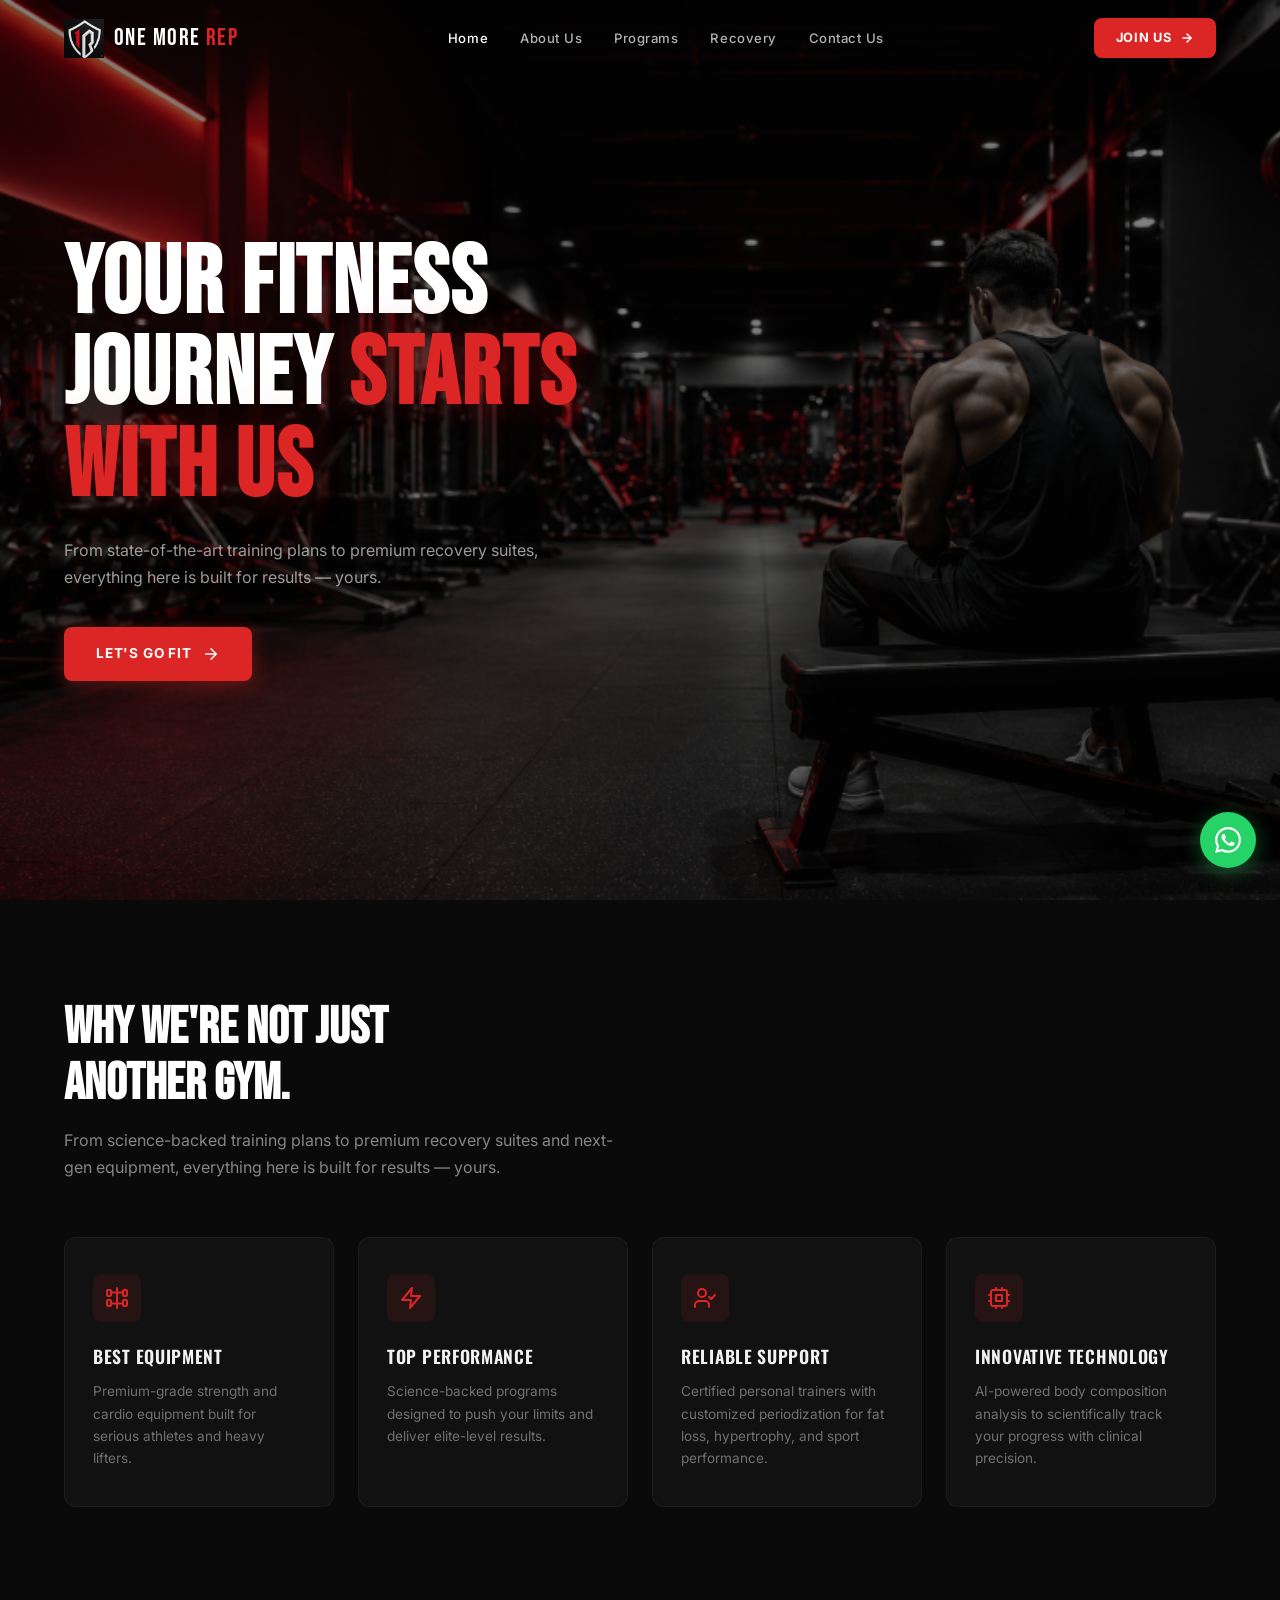
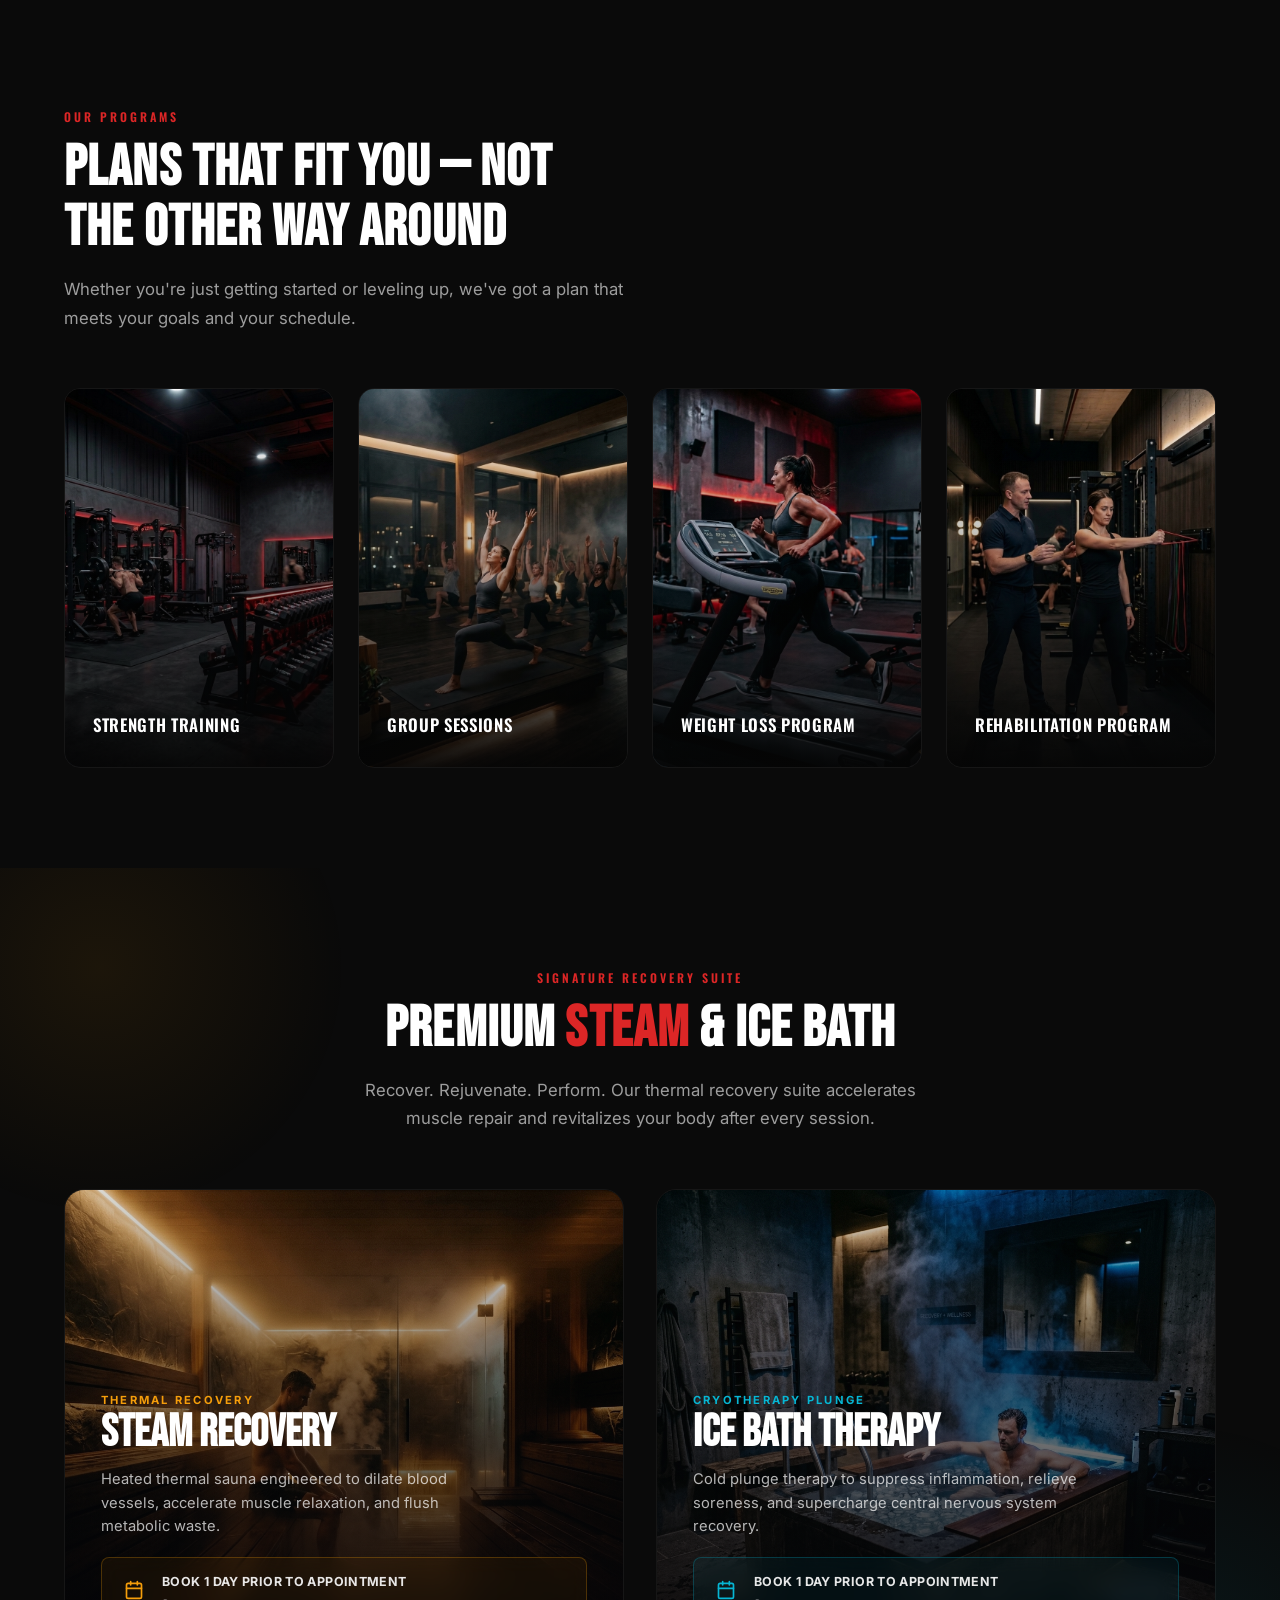
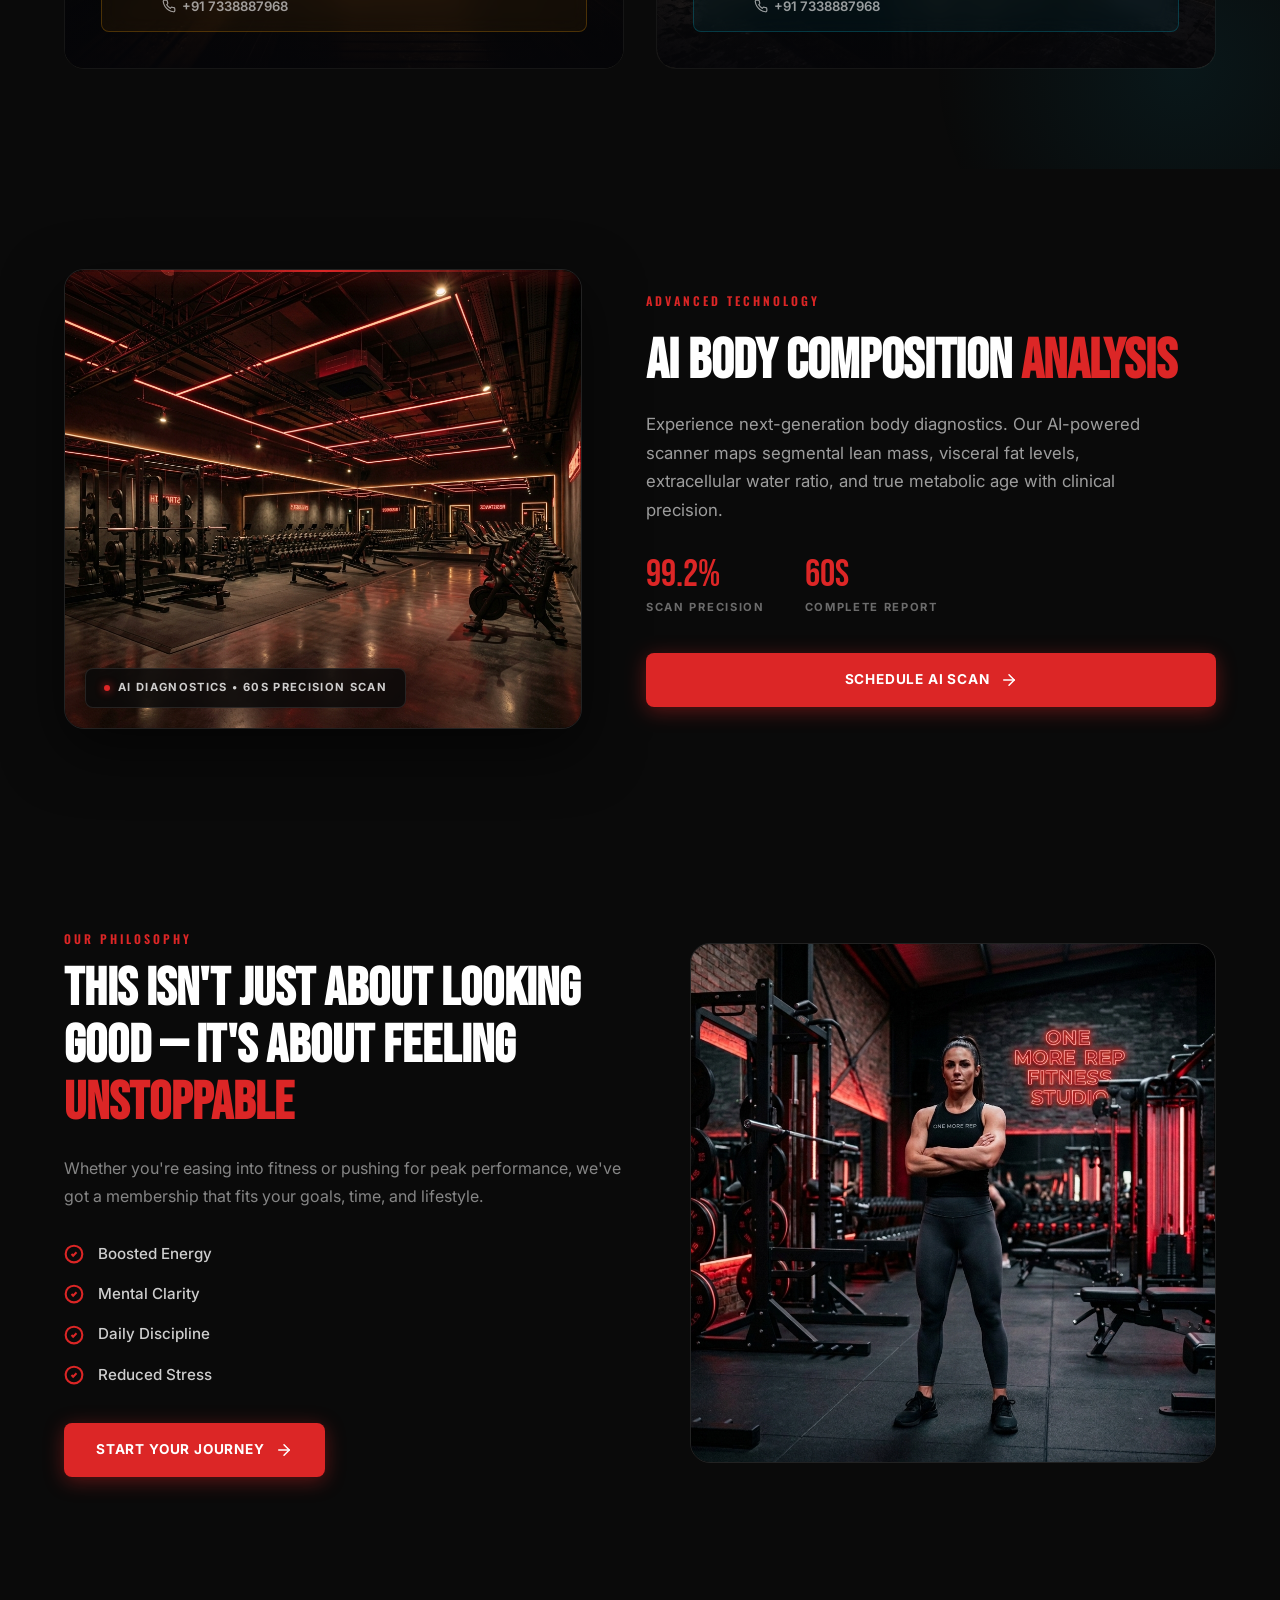
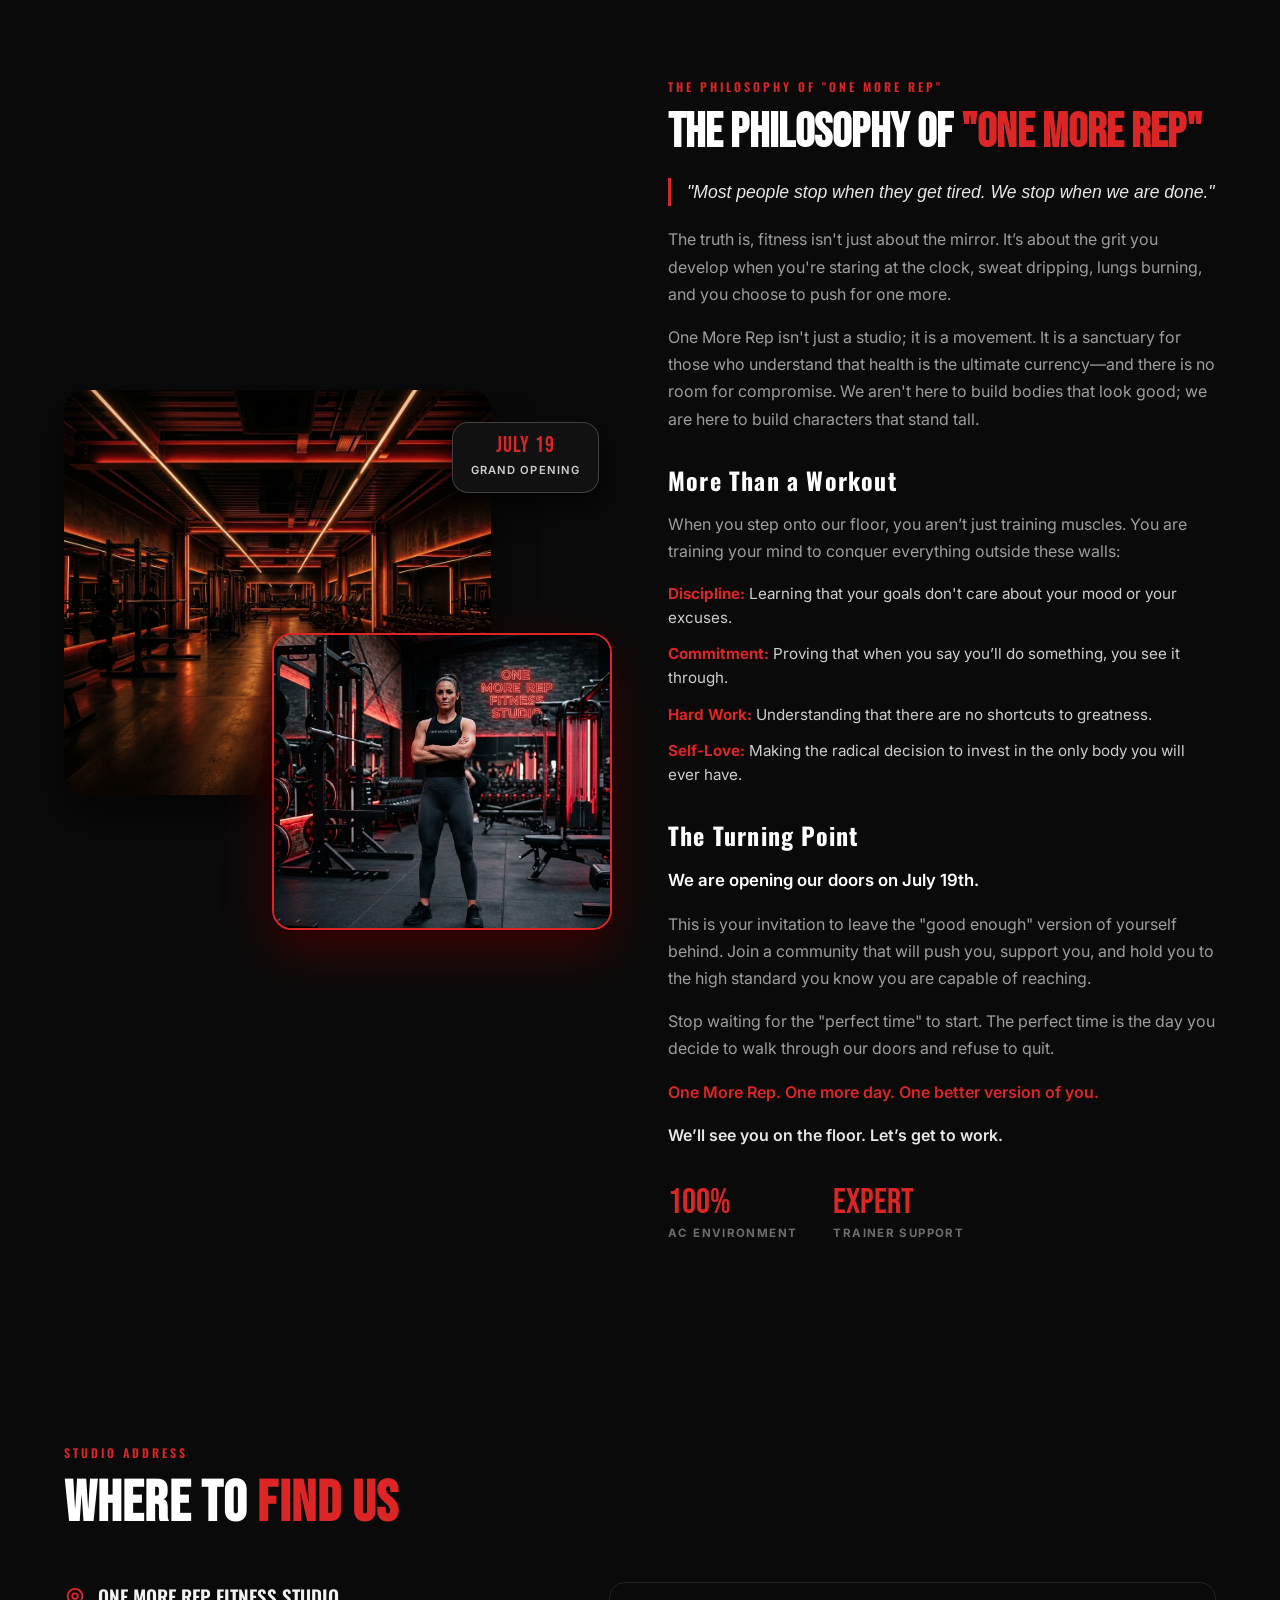
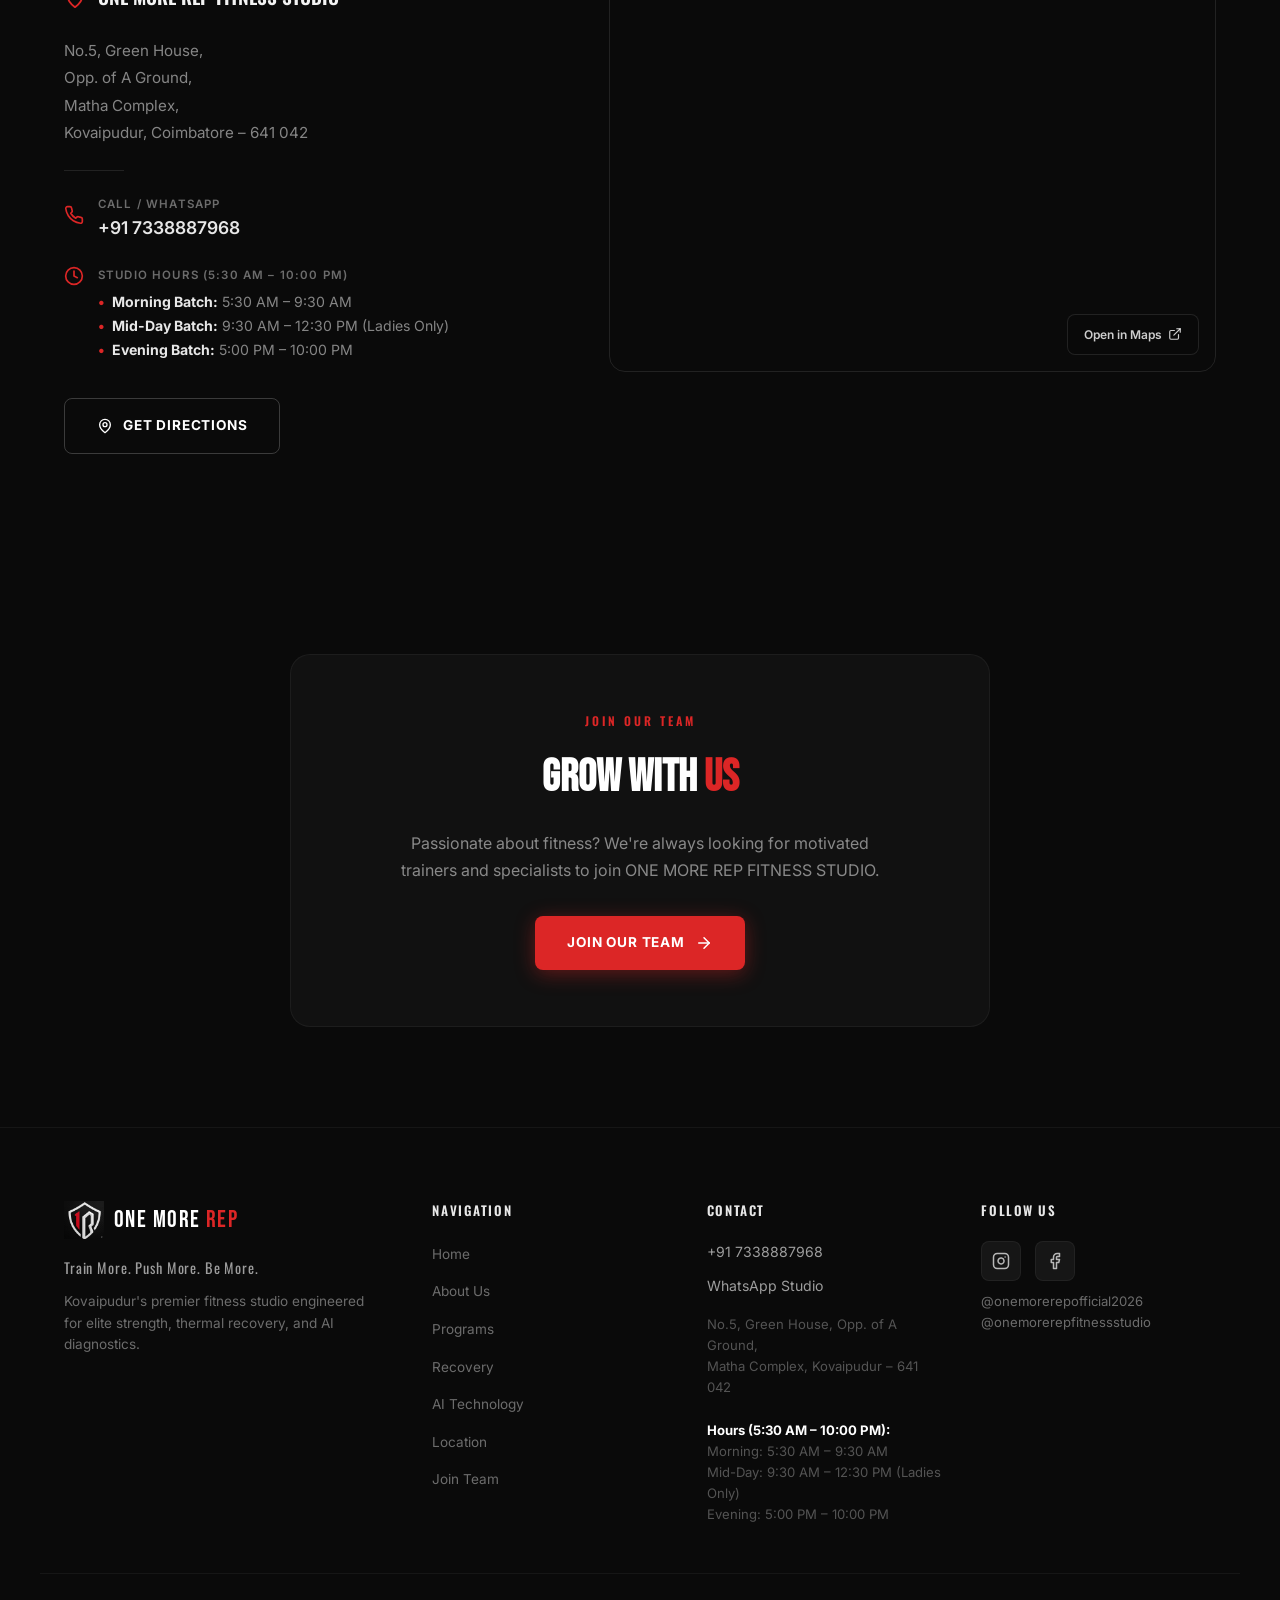
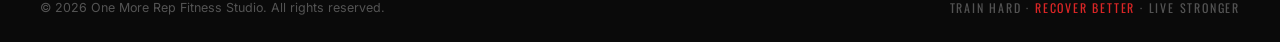
==== commit 903657d1: "Update About visual to a 2-photo aesthetic overlapping collage (gym-bg.png + bout-section.png) with" ====
--- a/index.html
+++ b/index.html
@@ -359,8 +359,17 @@
   <section class="about" id="about">
     <div class="container">
       <div class="about__grid">
-        <div class="about__visual" data-animate="fade-up">
-          <img src="assets/gym-bg.png" alt="ONE MORE REP Gym Interior" />
+        <div class="about__visual about__visual--collage" data-animate="fade-up">
+          <div class="about__img-main">
+            <img src="assets/gym-bg.png" alt="ONE MORE REP Gym Floor" />
+          </div>
+          <div class="about__img-secondary">
+            <img src="assets/about-section.png" alt="Aesthetic Gym Training" />
+          </div>
+          <div class="about__visual-badge">
+            <span class="about__badge-num">JULY 19</span>
+            <span class="about__badge-text">GRAND OPENING</span>
+          </div>
         </div>
 
         <div class="about__content" data-animate="fade-up">
--- a/styles.css
+++ b/styles.css
@@ -1147,16 +1147,83 @@
 
 .about__visual {
   position: relative;
+  height: 540px;
+}
+
+.about__visual--collage {
+  display: block;
+}
+
+.about__img-main {
+  position: absolute;
+  top: 0;
+  left: 0;
+  width: 78%;
+  height: 75%;
   border-radius: var(--radius-xl);
   overflow: hidden;
-  height: 460px;
-  border: 1px solid var(--white-10);
-}
-
-.about__visual img {
+  border: 1px solid var(--white-15);
+  box-shadow: 0 20px 40px rgba(0, 0, 0, 0.6);
+  z-index: 1;
+}
+
+.about__img-main img,
+.about__img-secondary img {
   width: 100%;
   height: 100%;
   object-fit: cover;
+  transition: transform 0.8s var(--ease-out-expo);
+}
+
+.about__img-main:hover img,
+.about__img-secondary:hover img {
+  transform: scale(1.05);
+}
+
+.about__img-secondary {
+  position: absolute;
+  bottom: 0;
+  right: 0;
+  width: 62%;
+  height: 55%;
+  border-radius: var(--radius-xl);
+  overflow: hidden;
+  border: 2px solid var(--red);
+  box-shadow: 0 20px 50px rgba(230, 0, 0, 0.25), 0 10px 30px rgba(0, 0, 0, 0.8);
+  z-index: 2;
+}
+
+.about__visual-badge {
+  position: absolute;
+  top: 32px;
+  right: 12px;
+  z-index: 3;
+  background: var(--black-card);
+  border: 1px solid var(--white-20);
+  padding: 12px 18px;
+  border-radius: var(--radius-lg);
+  box-shadow: 0 12px 30px rgba(0, 0, 0, 0.7);
+  display: flex;
+  flex-direction: column;
+  align-items: center;
+  backdrop-filter: blur(10px);
+}
+
+.about__badge-num {
+  font-family: var(--font-display);
+  font-size: 1.4rem;
+  color: var(--red);
+  line-height: 1;
+  letter-spacing: 0.05em;
+}
+
+.about__badge-text {
+  font-size: 0.7rem;
+  color: var(--white-80);
+  font-weight: 600;
+  letter-spacing: 0.1em;
+  text-transform: uppercase;
+  margin-top: 4px;
 }
 
 .about__content {}
@@ -1809,7 +1876,7 @@
 
   /* About */
   .about__visual {
-    height: 340px;
+    height: 400px;
   }
 
   .about__highlights {
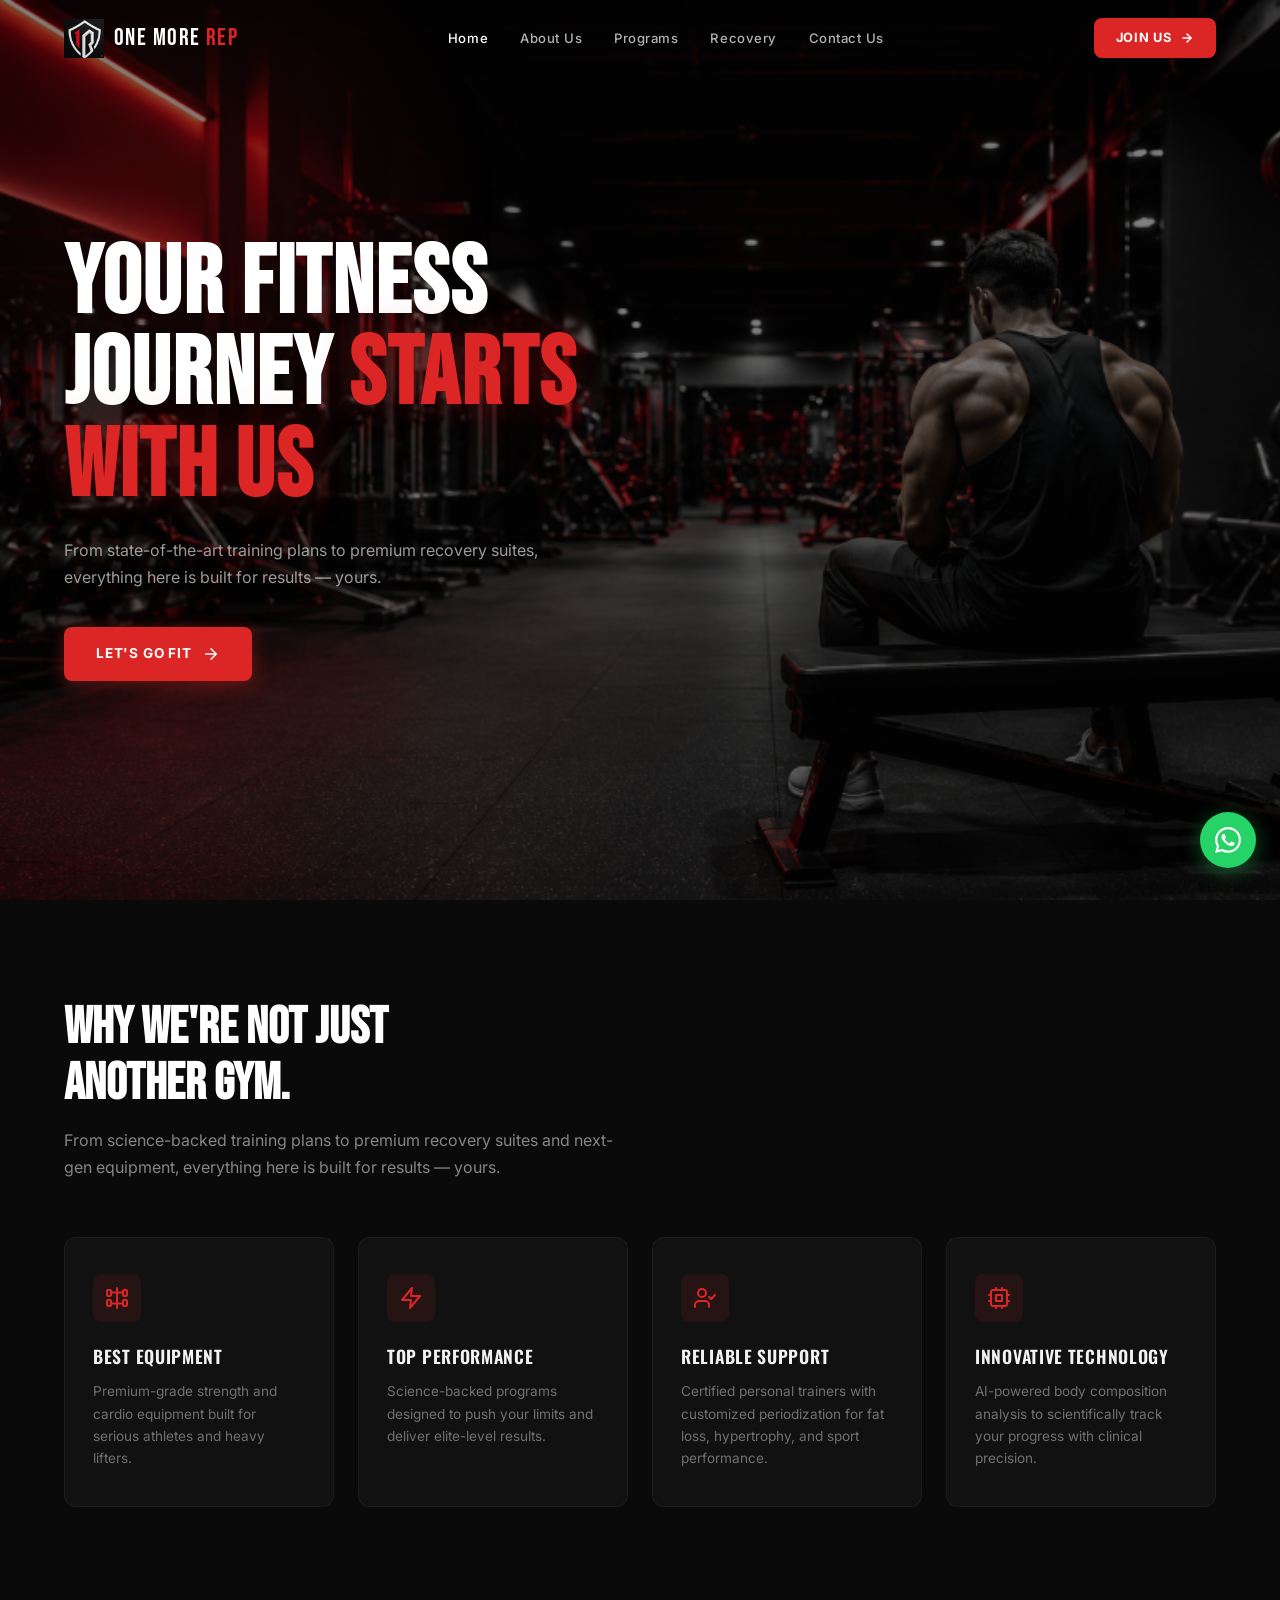
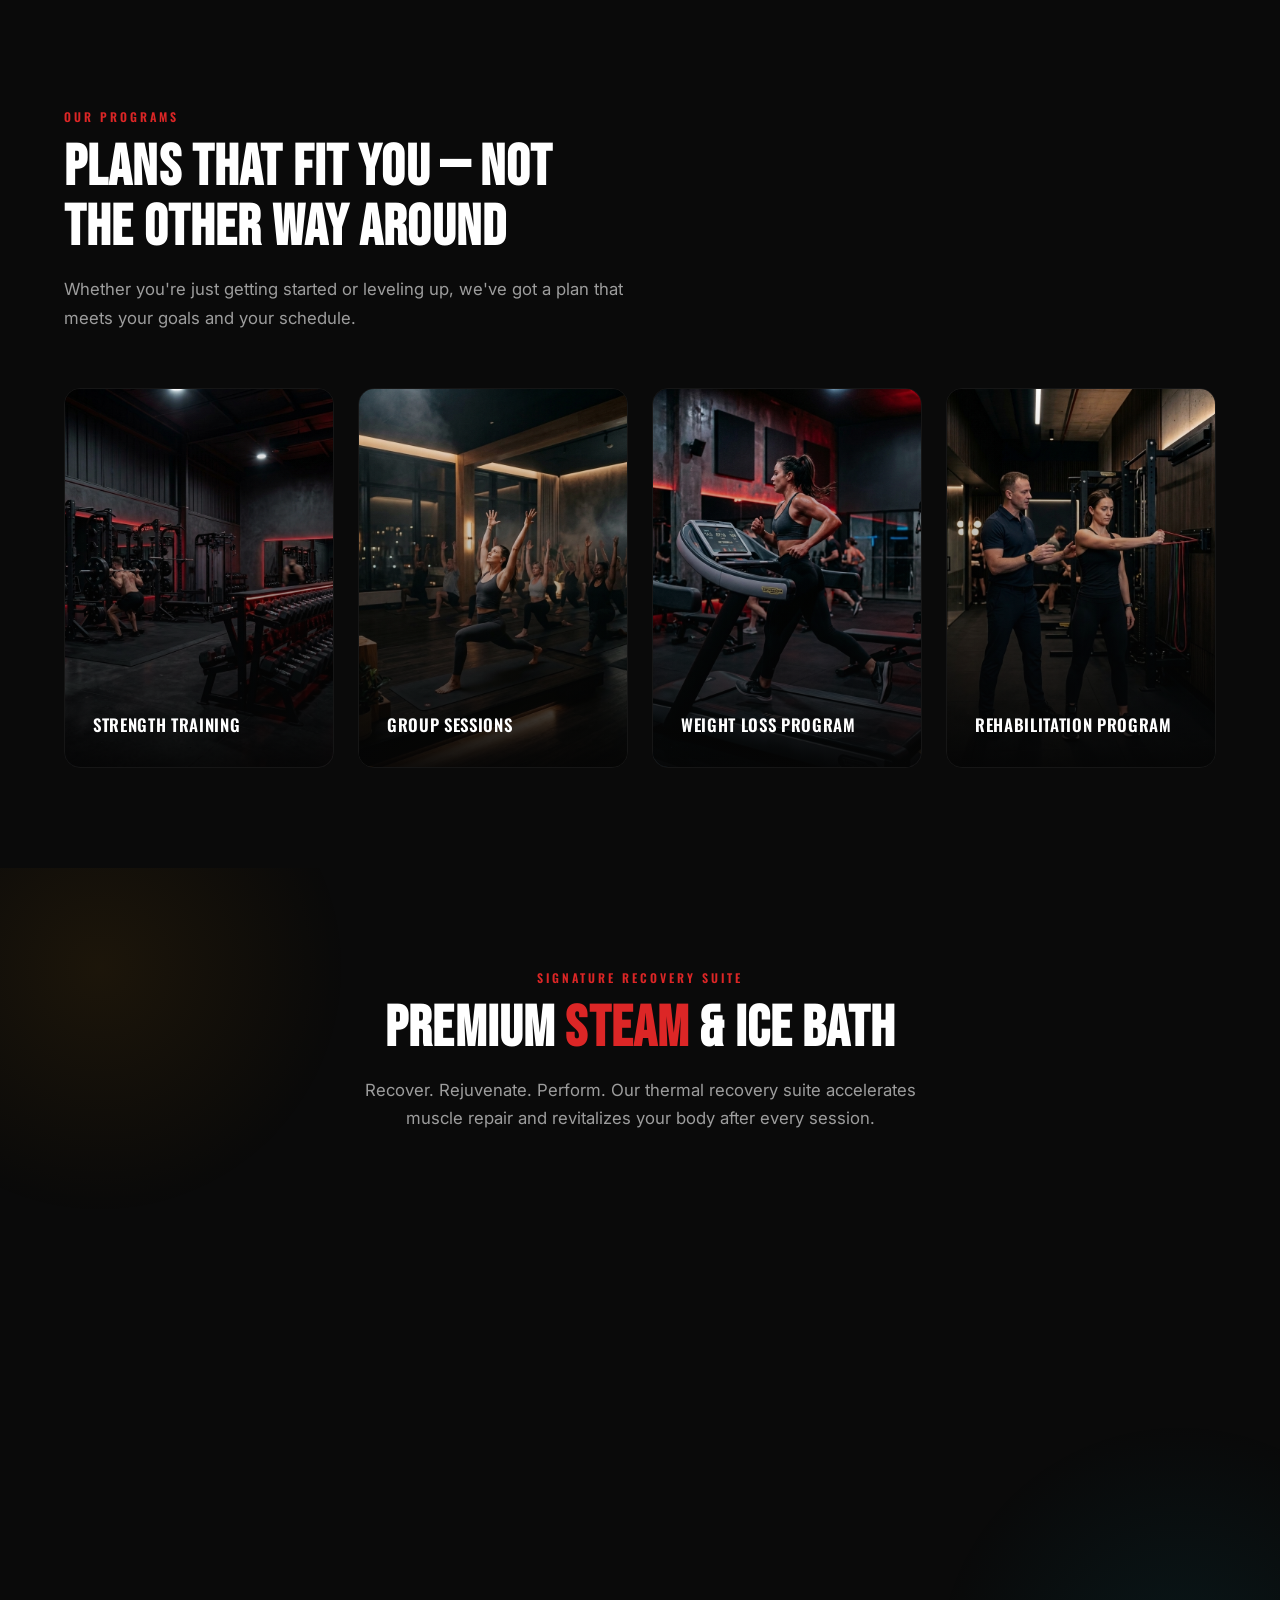
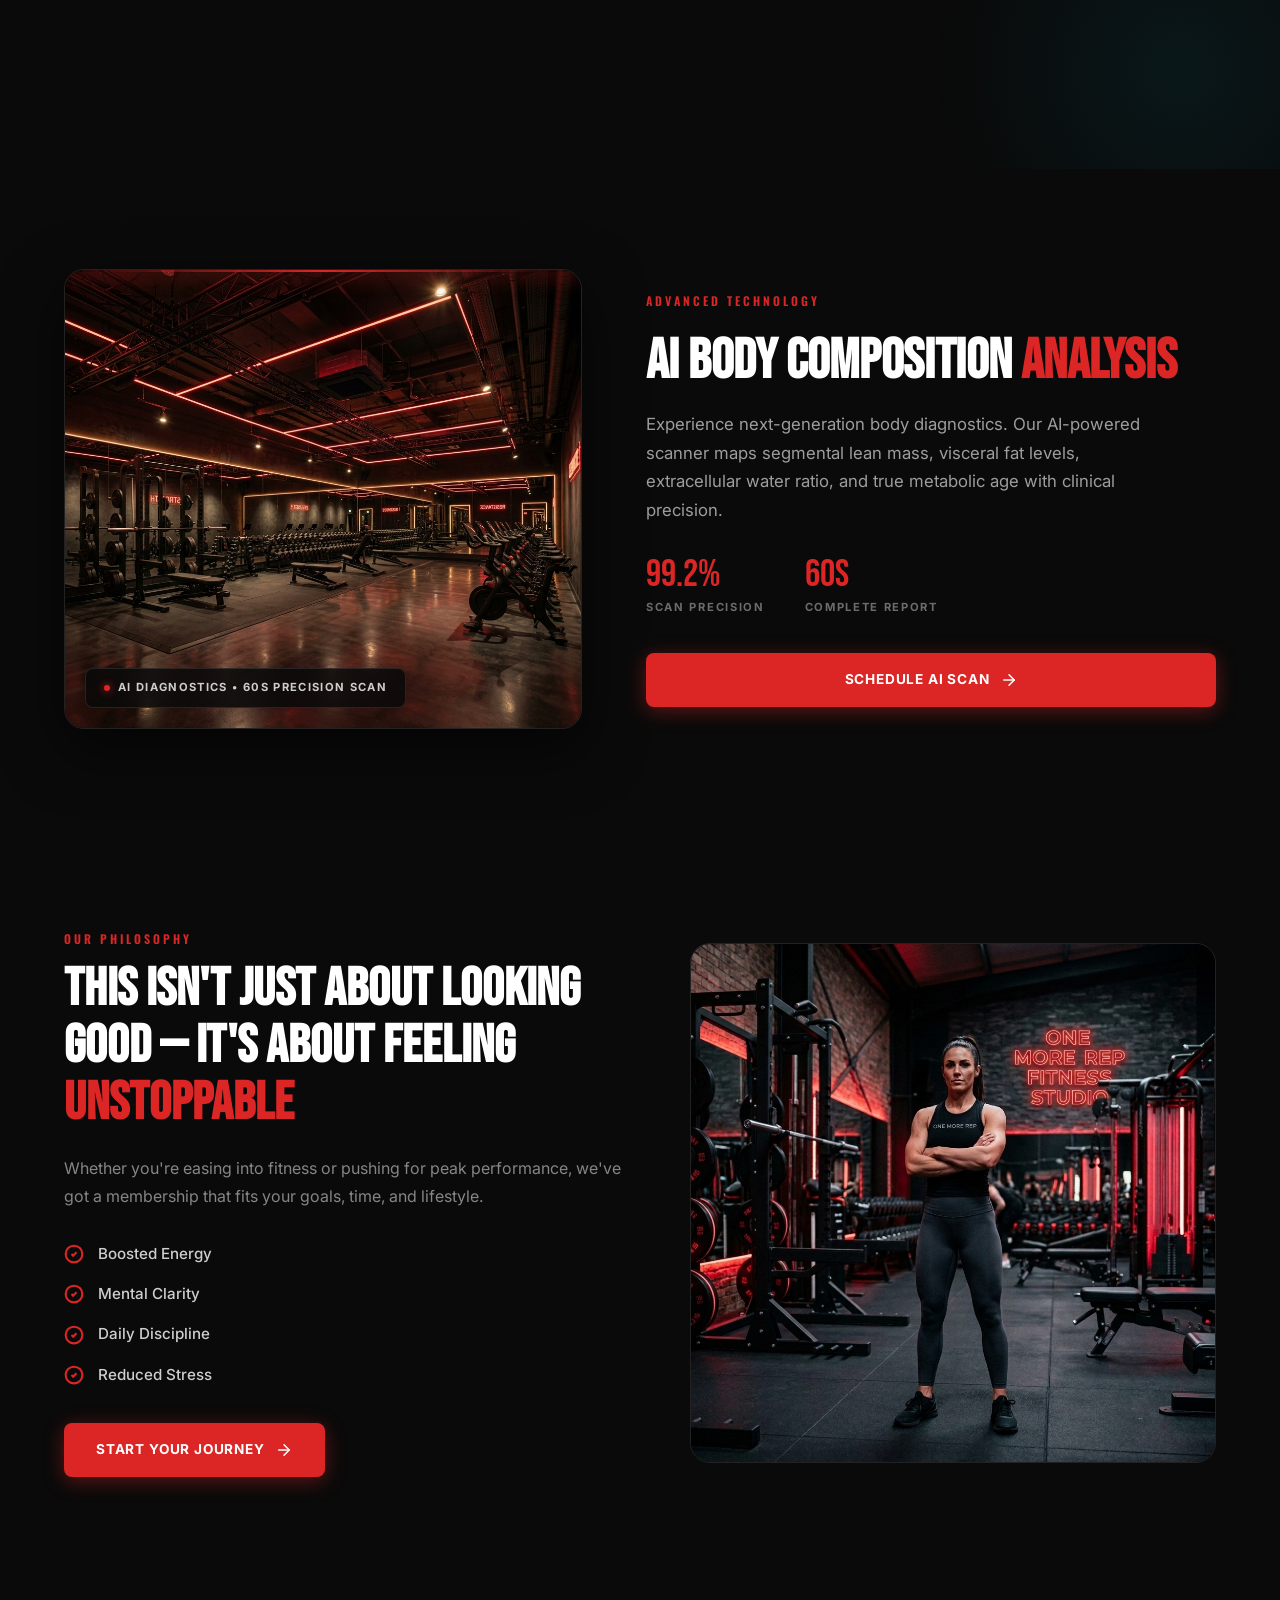
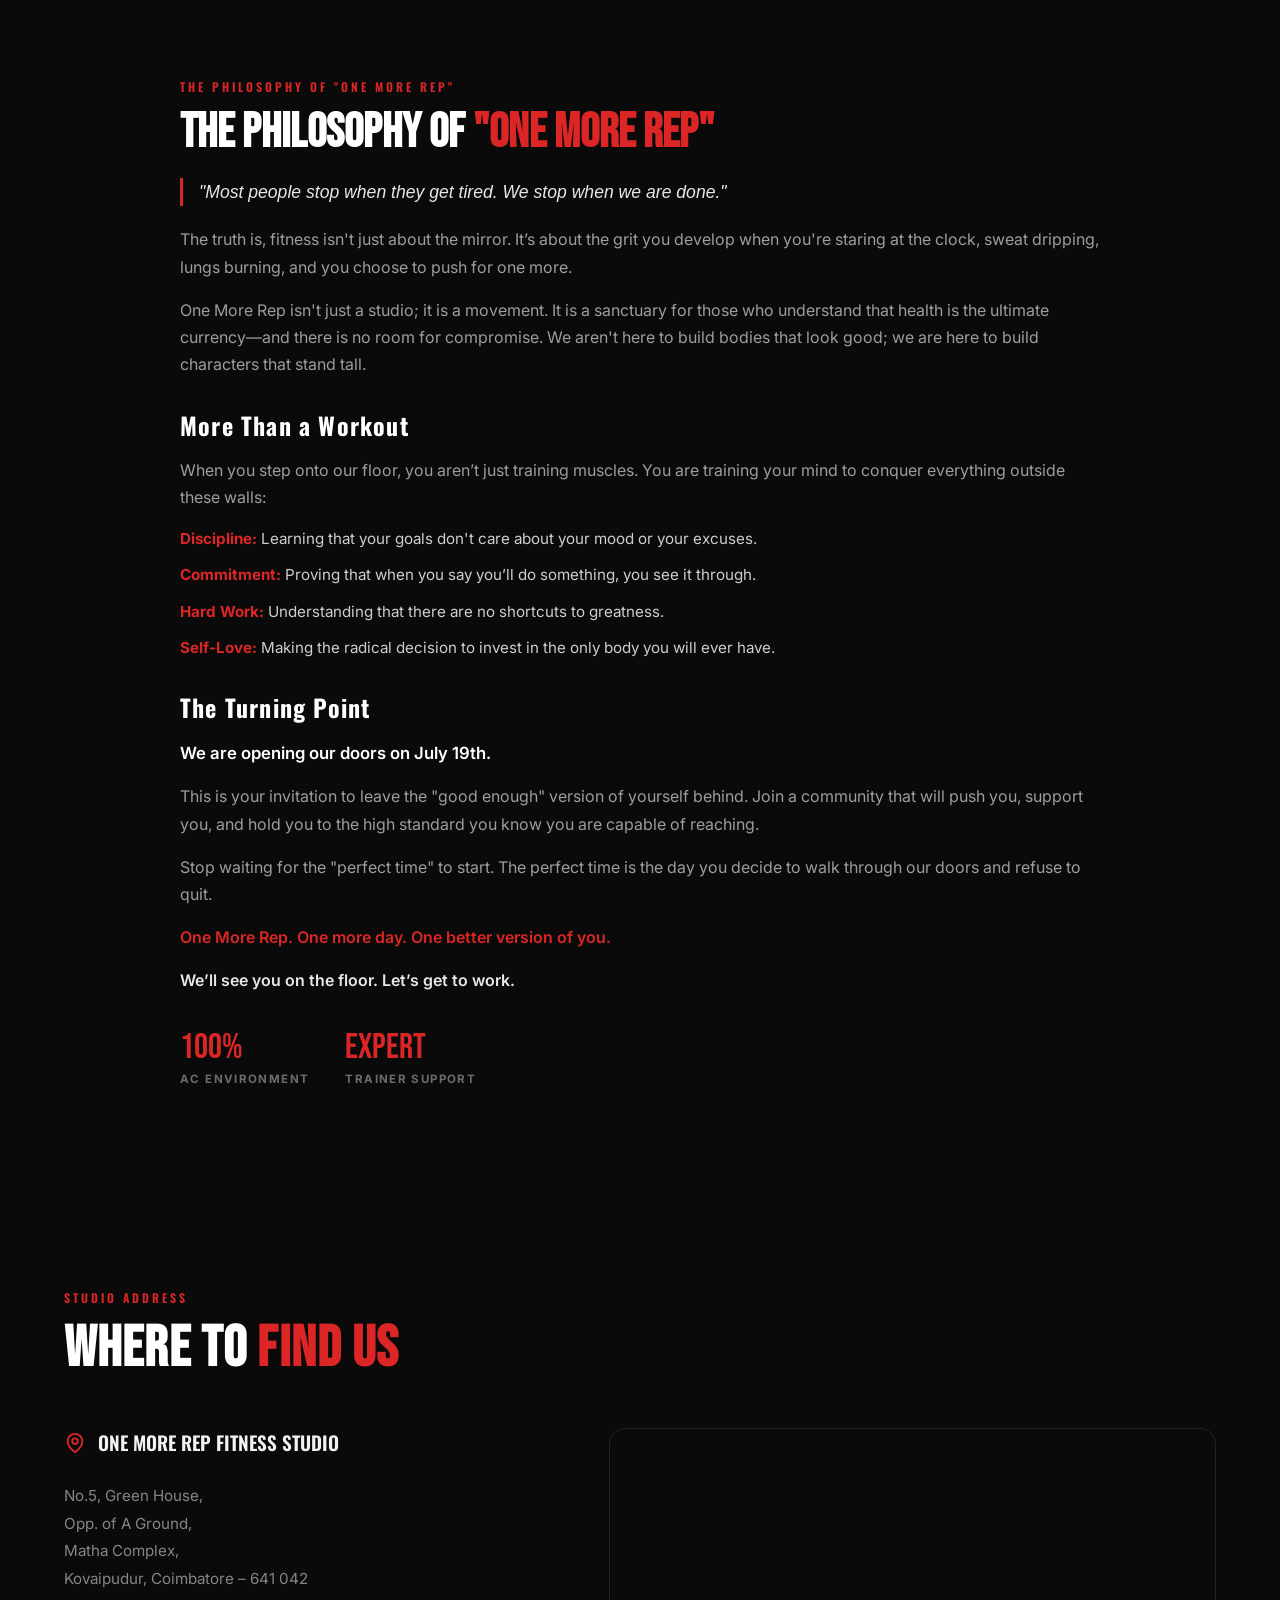
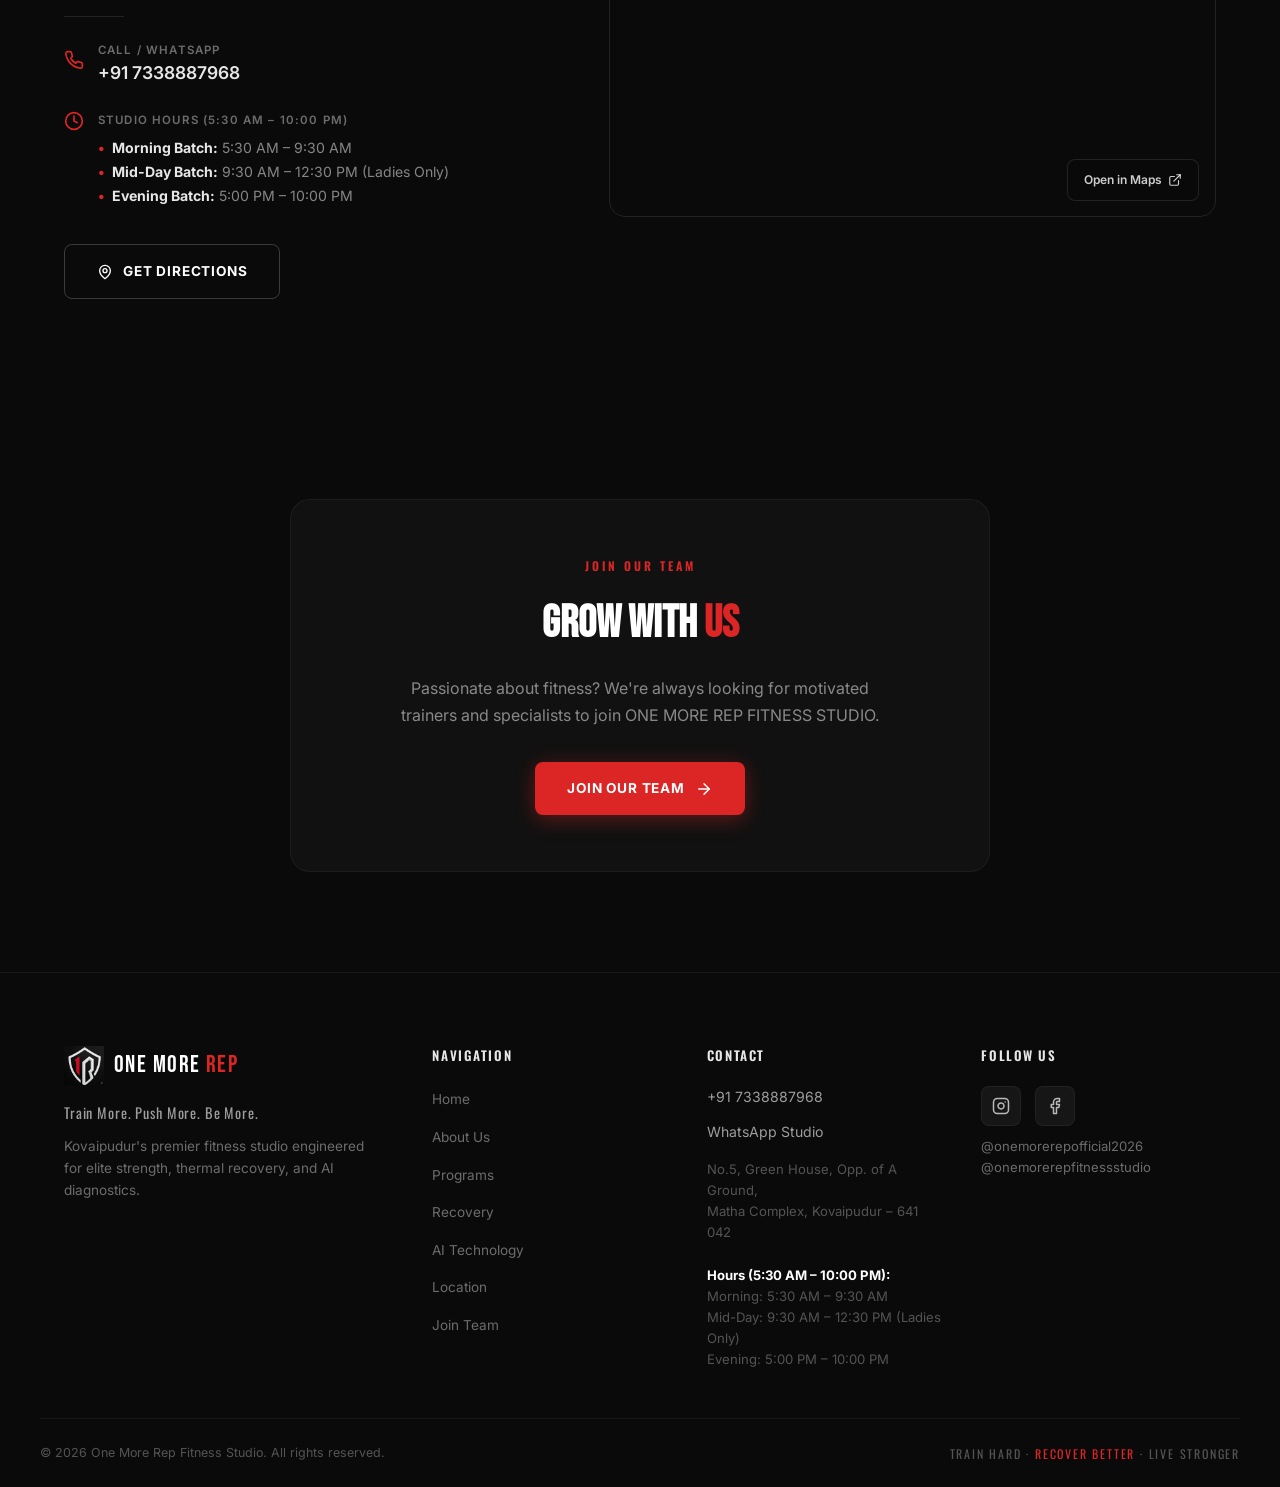
==== commit 7183a364: "Remove About section images to center philosophy story across full page, and embed exact verified Go" ====
--- a/index.html
+++ b/index.html
@@ -359,19 +359,6 @@
   <section class="about" id="about">
     <div class="container">
       <div class="about__grid">
-        <div class="about__visual about__visual--collage" data-animate="fade-up">
-          <div class="about__img-main">
-            <img src="assets/gym-bg.png" alt="ONE MORE REP Gym Floor" />
-          </div>
-          <div class="about__img-secondary">
-            <img src="assets/about-section.png" alt="Aesthetic Gym Training" />
-          </div>
-          <div class="about__visual-badge">
-            <span class="about__badge-num">JULY 19</span>
-            <span class="about__badge-text">GRAND OPENING</span>
-          </div>
-        </div>
-
         <div class="about__content" data-animate="fade-up">
           <div class="section-label">THE PHILOSOPHY OF "ONE MORE REP"</div>
           <h2 class="about__title">The Philosophy of <span class="hl">"One More Rep"</span></h2>
@@ -461,20 +448,20 @@
             </div>
           </div>
 
-          <a href="https://www.google.com/maps/search/?api=1&query=No+5+Matha+Complex+Green+House+Gokulam+Colony+Kovaipudur+Coimbatore+641042" target="_blank" rel="noopener" class="btn btn--outline" id="location-directions" style="margin-top: 12px; width: fit-content;">
+          <a href="https://www.google.com/maps?cid=3095383306853649920&hl=en-US" target="_blank" rel="noopener" class="btn btn--outline" id="location-directions" style="margin-top: 12px; width: fit-content;">
             <svg width="16" height="16" viewBox="0 0 24 24" fill="none" stroke="currentColor" stroke-width="2" stroke-linecap="round" stroke-linejoin="round"><path d="M20 10c0 6-8 12-8 12s-8-6-8-12a8 8 0 0 1 16 0Z"/><circle cx="12" cy="10" r="3"/></svg>
             GET DIRECTIONS
           </a>
         </div>
 
         <div class="location__map-wrap" data-animate="fade-up">
-          <a href="https://www.google.com/maps/search/?api=1&query=No+5+Matha+Complex+Green+House+Gokulam+Colony+Kovaipudur+Coimbatore+641042" target="_blank" rel="noopener" class="location__map-link">
+          <a href="https://www.google.com/maps?cid=3095383306853649920&hl=en-US" target="_blank" rel="noopener" class="location__map-link">
             Open in Maps
             <svg viewBox="0 0 24 24" stroke-linecap="round" stroke-linejoin="round"><path d="M18 13v6a2 2 0 0 1-2 2H5a2 2 0 0 1-2-2V8a2 2 0 0 1 2-2h6"/><polyline points="15 3 21 3 21 9"/><line x1="10" y1="14" x2="21" y2="3"/></svg>
           </a>
           <iframe
             title="One More Rep Fitness Studio location"
-            src="https://www.google.com/maps?q=No+5+Matha+Complex+Green+House+Gokulam+Colony+Kovaipudur+Coimbatore+641042&output=embed"
+            src="https://www.google.com/maps?cid=3095383306853649920&g_mp=CiVnb29nbGUubWFwcy5wbGFjZXMudjEuUGxhY2VzLkdldFBsYWNlEAMYASAF&hl=en-US&source=embed"
             loading="lazy"
             allowfullscreen></iframe>
         </div>
--- a/styles.css
+++ b/styles.css
@@ -1139,10 +1139,9 @@
 }
 
 .about__grid {
-  display: grid;
-  grid-template-columns: 1fr 1fr;
-  gap: 56px;
-  align-items: center;
+  display: block;
+  max-width: 920px;
+  margin: 0 auto;
 }
 
 .about__visual {
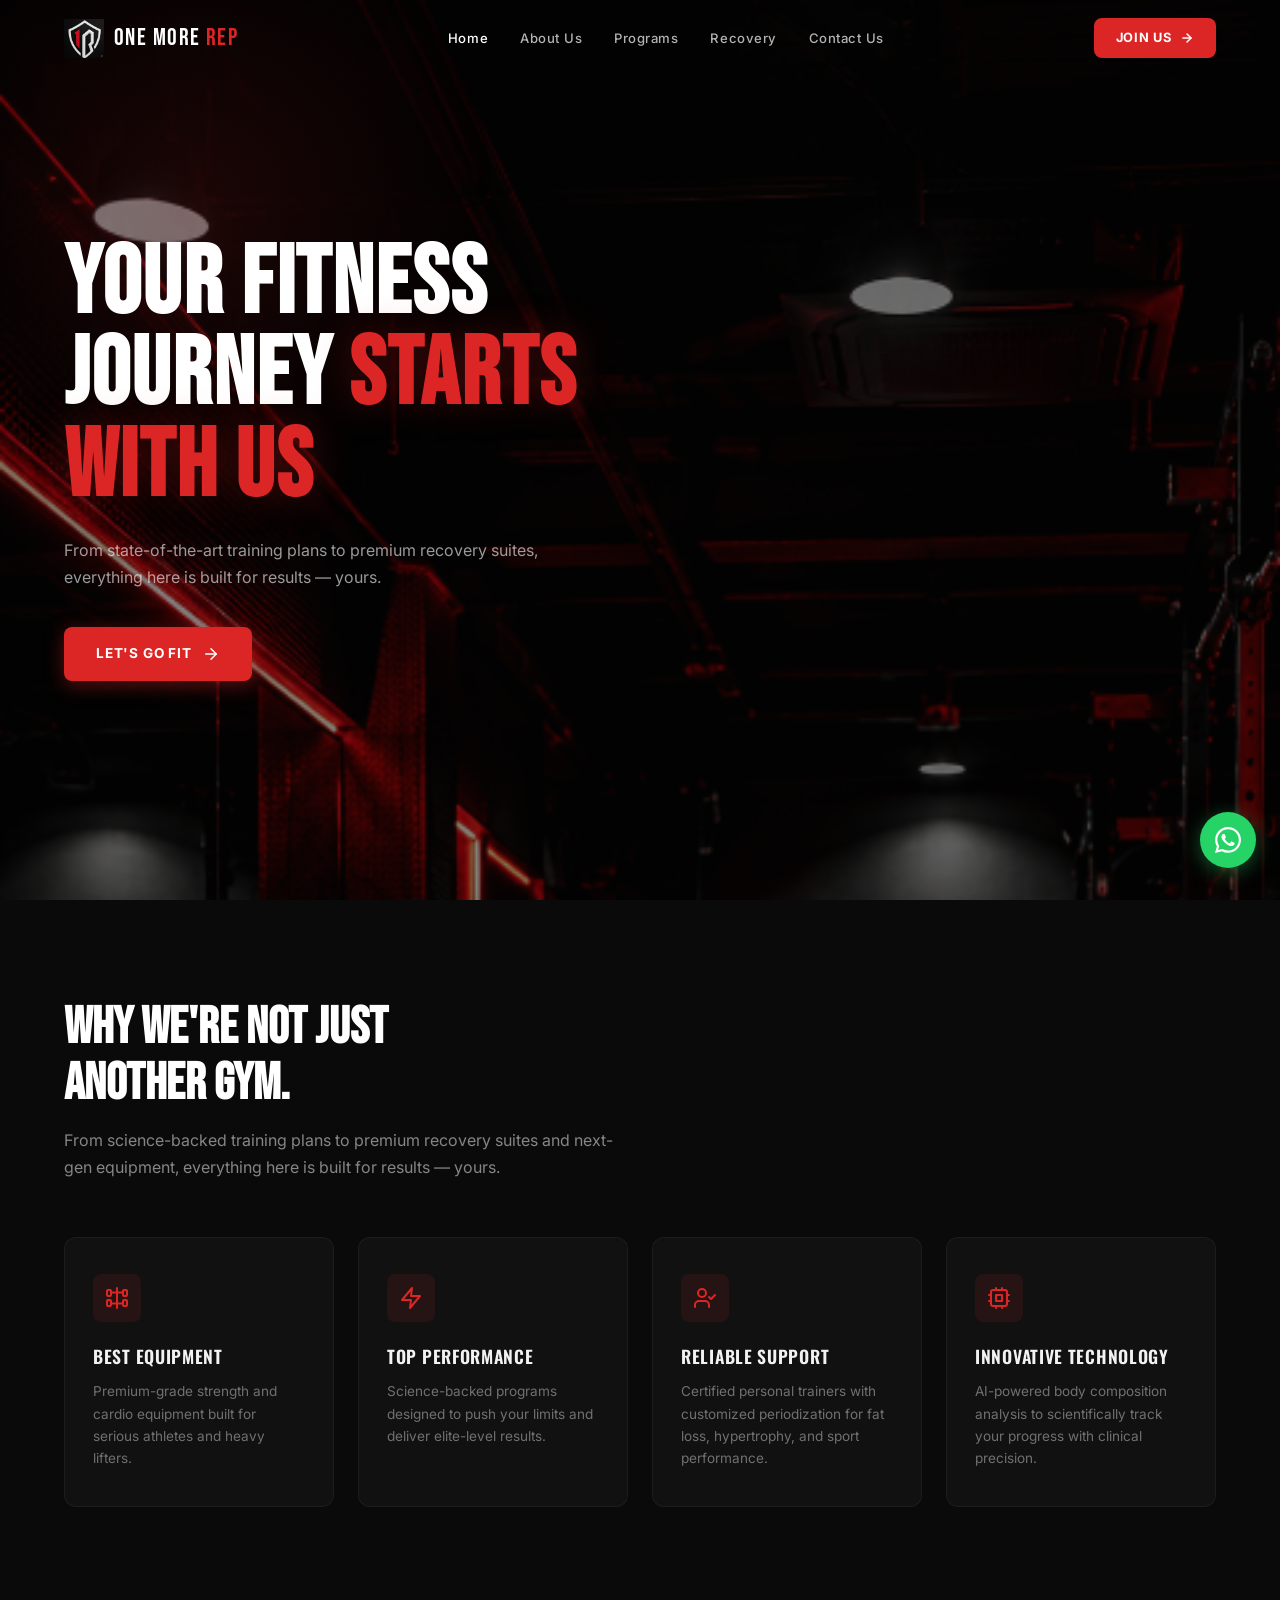
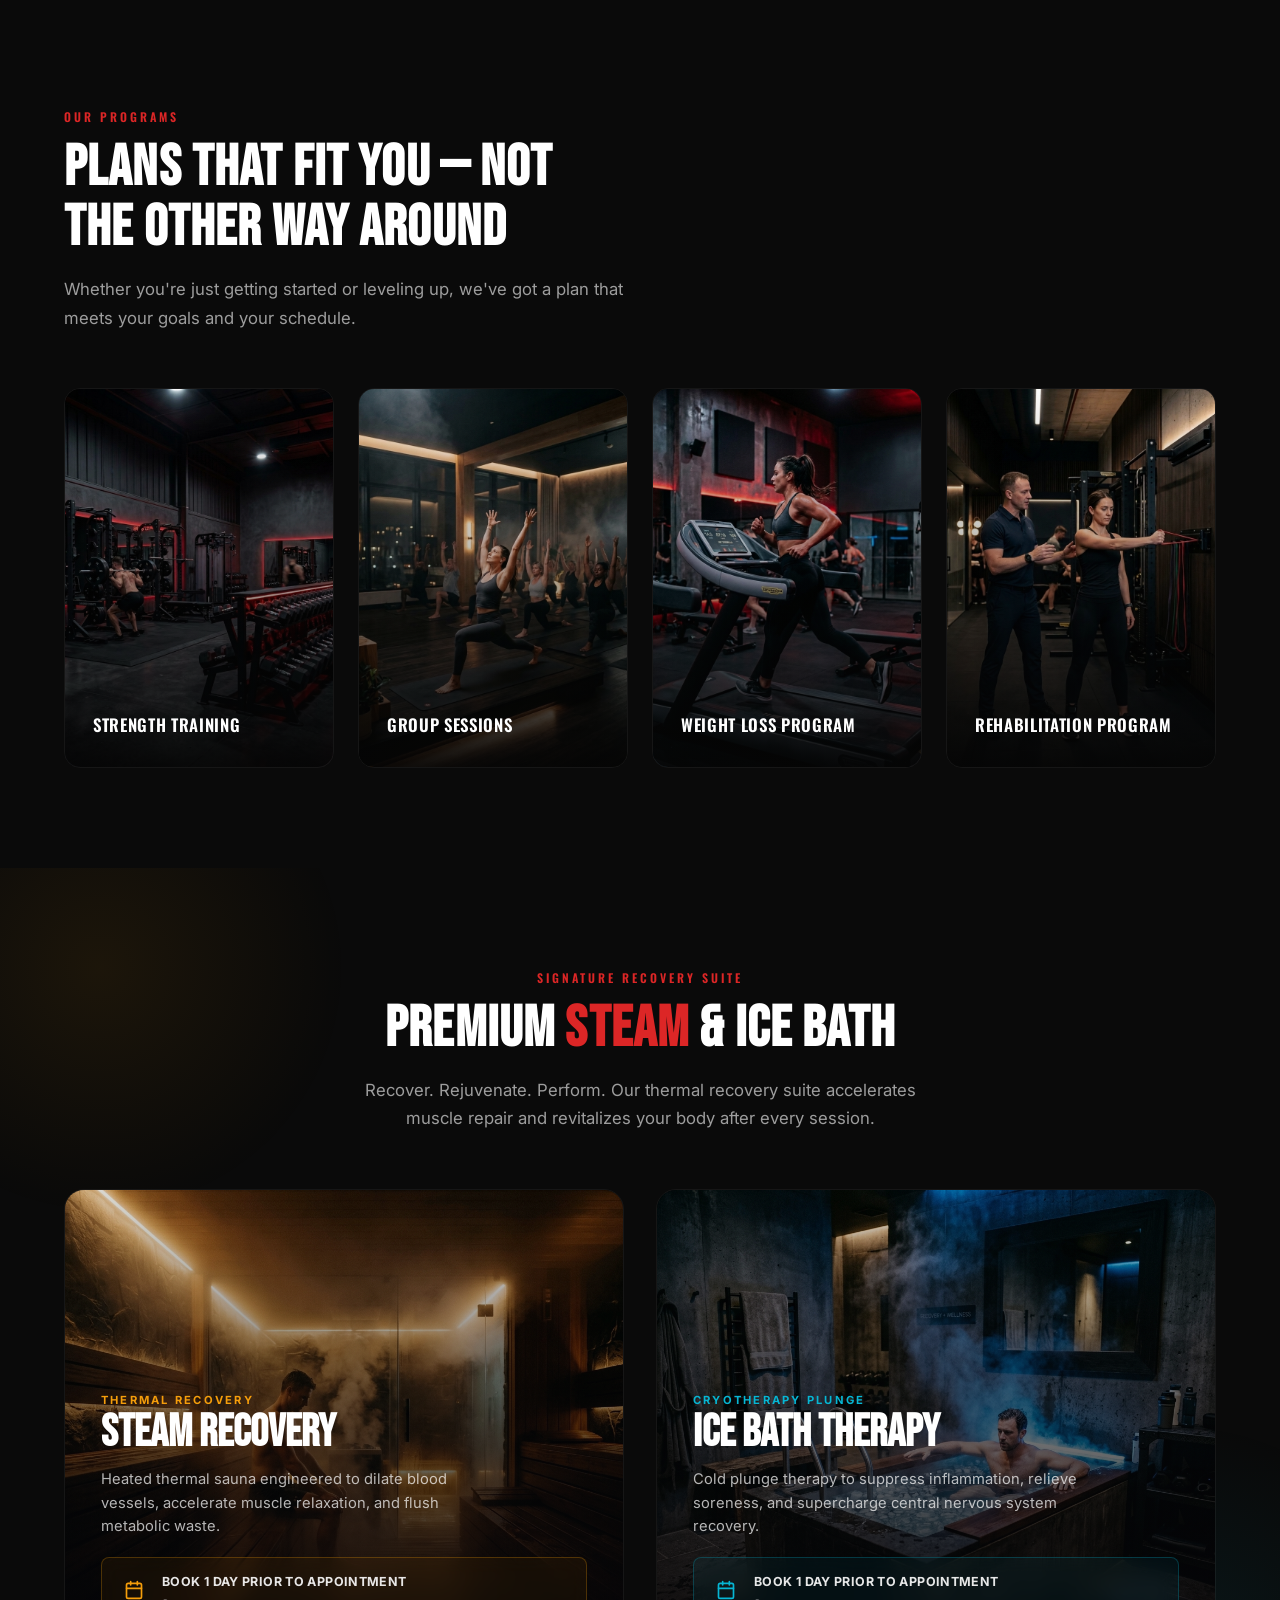
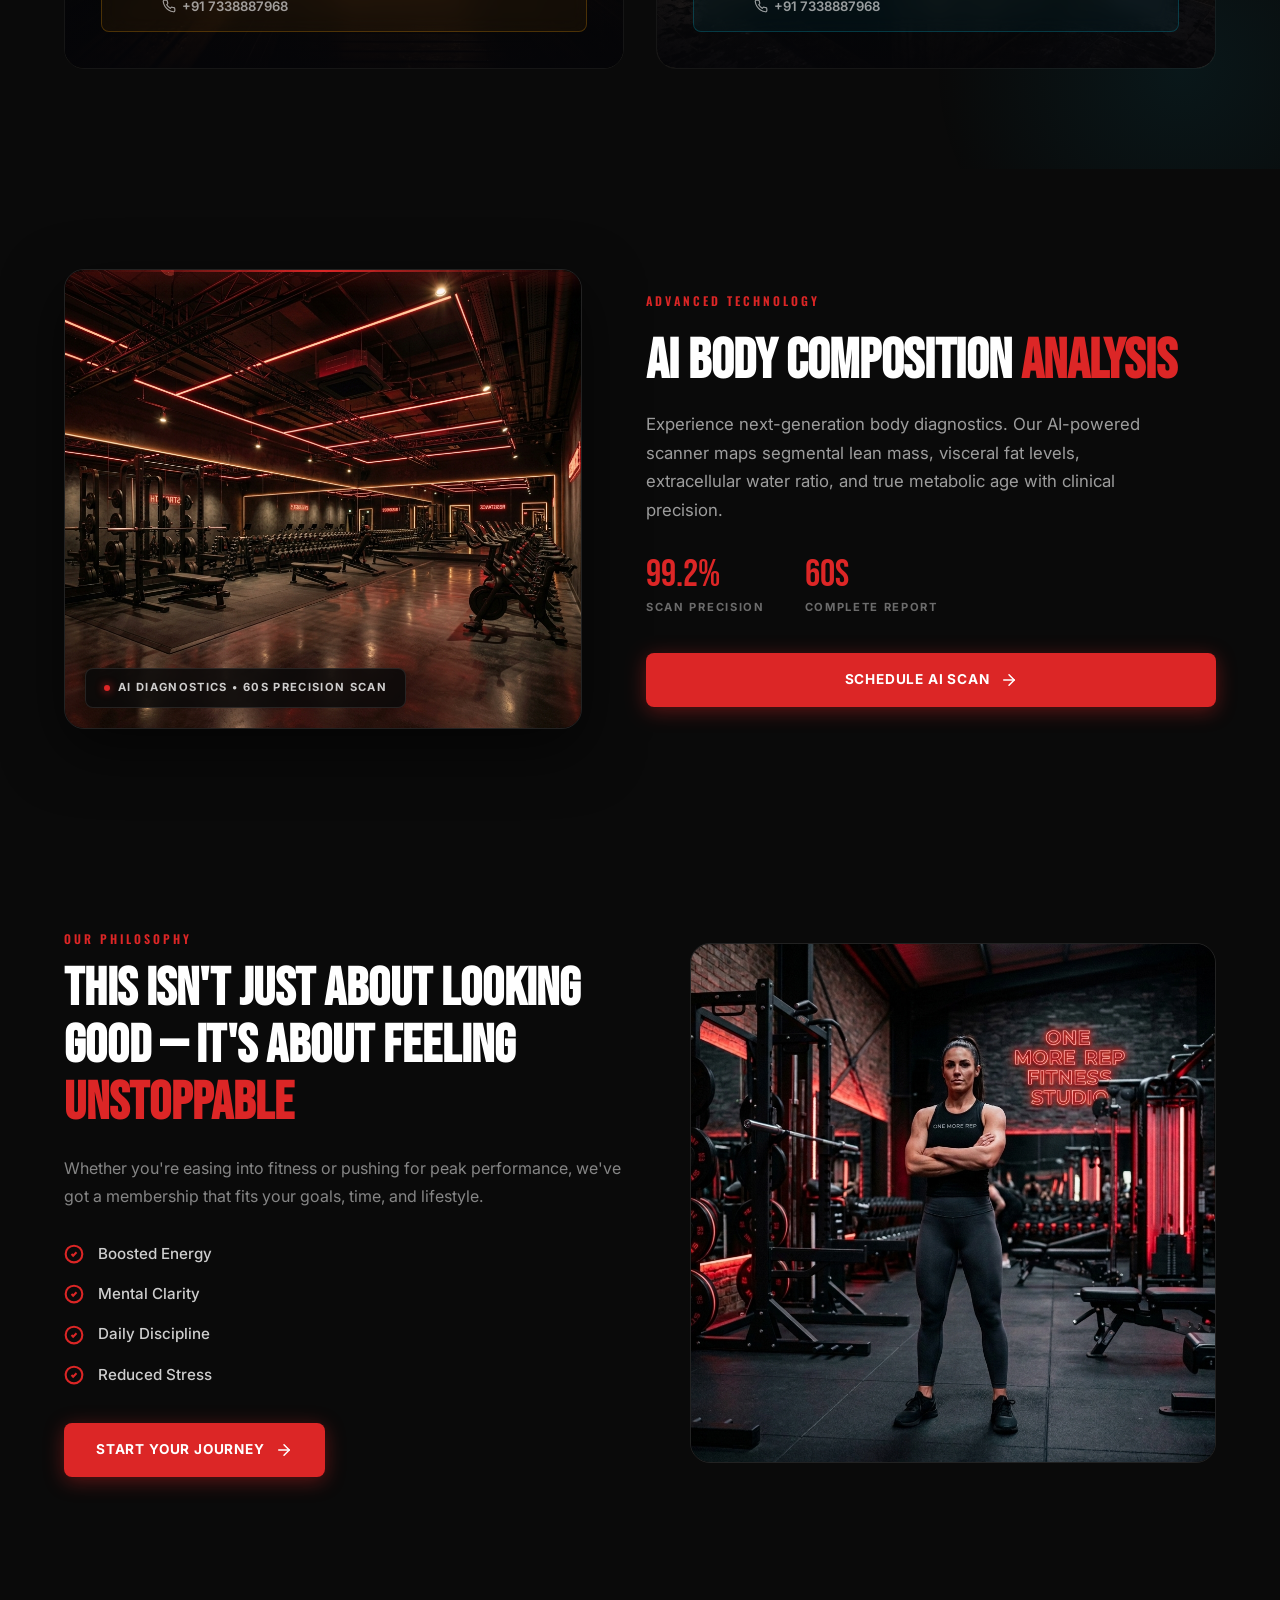
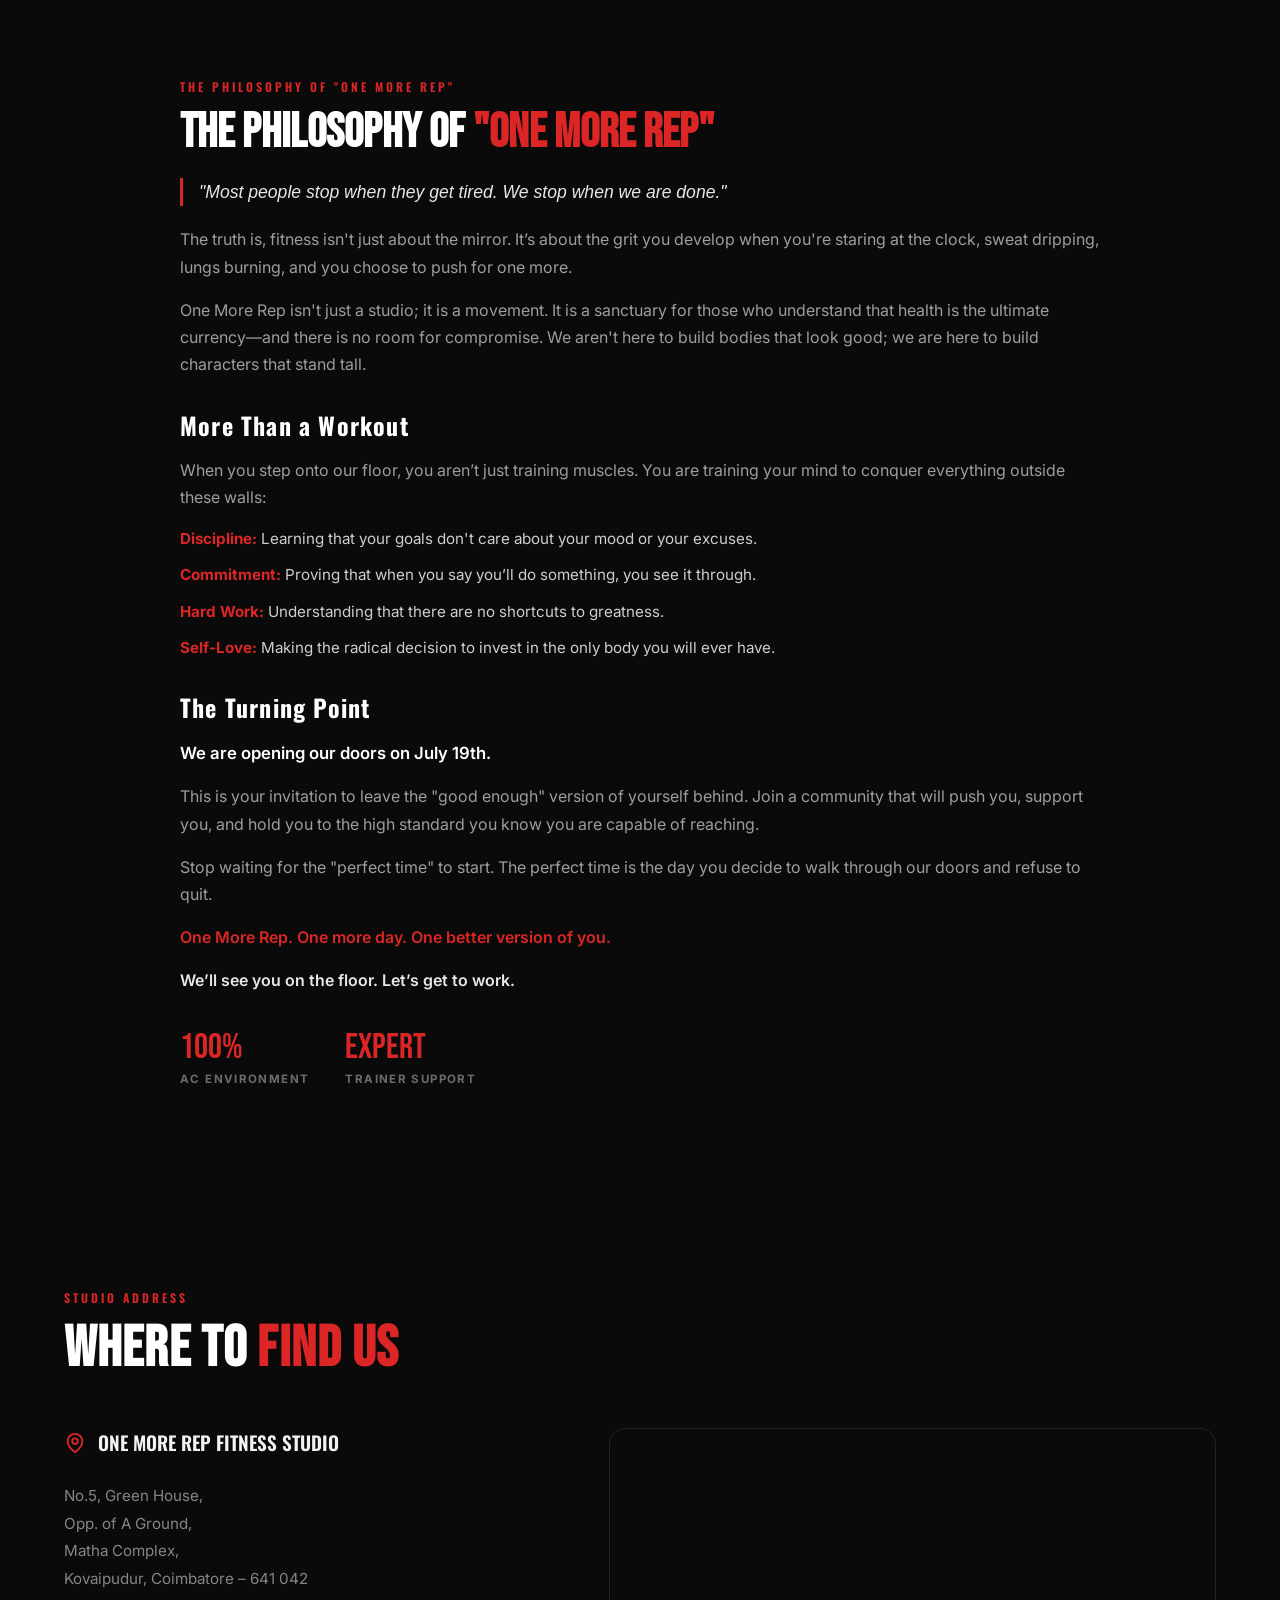
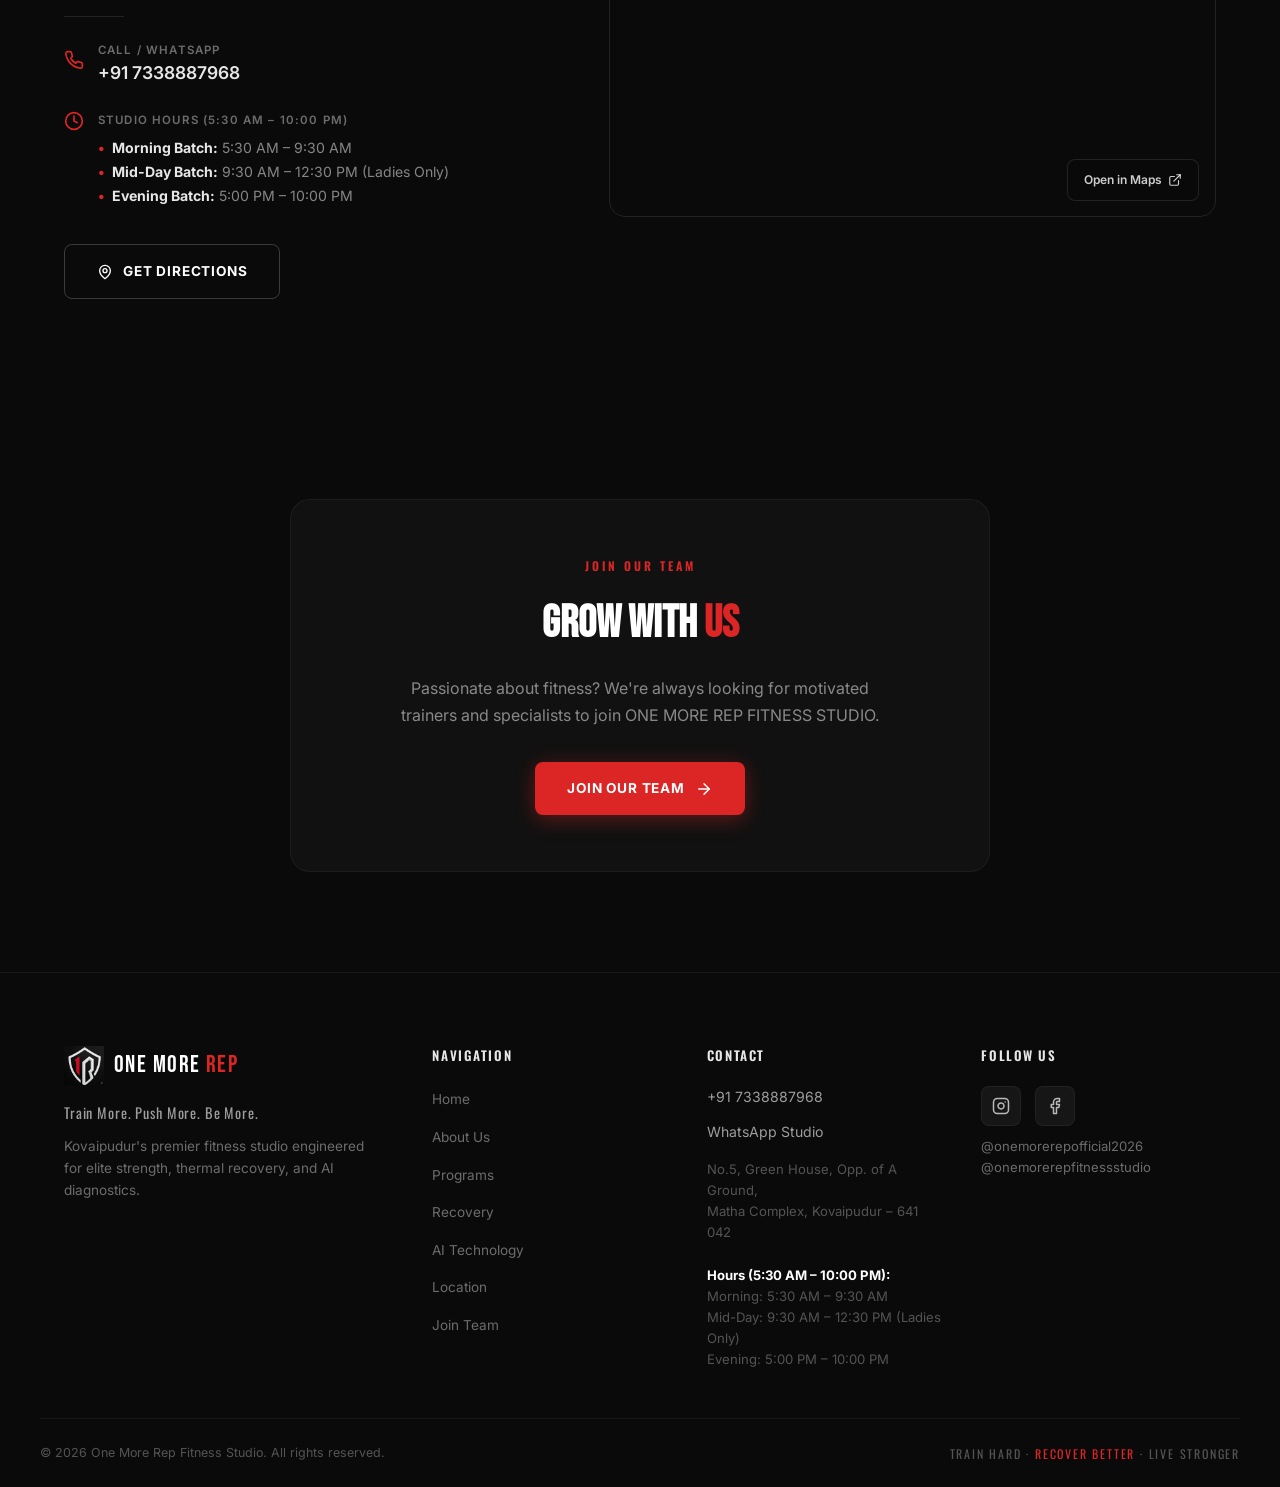
==== commit 40d72f0f: "Fix Google Maps iframe embed to prevent refused to connect error while preserving exact cid link for" ====
--- a/index.html
+++ b/index.html
@@ -461,7 +461,7 @@
           </a>
           <iframe
             title="One More Rep Fitness Studio location"
-            src="https://www.google.com/maps?cid=3095383306853649920&g_mp=CiVnb29nbGUubWFwcy5wbGFjZXMudjEuUGxhY2VzLkdldFBsYWNlEAMYASAF&hl=en-US&source=embed"
+            src="https://maps.google.com/maps?q=One+More+Rep+Fitness+Studio,+No.5,+Green+House,+Matha+Complex,+Kovaipudur,+Coimbatore+–+641042&t=&z=16&ie=UTF8&iwloc=&output=embed"
             loading="lazy"
             allowfullscreen></iframe>
         </div>
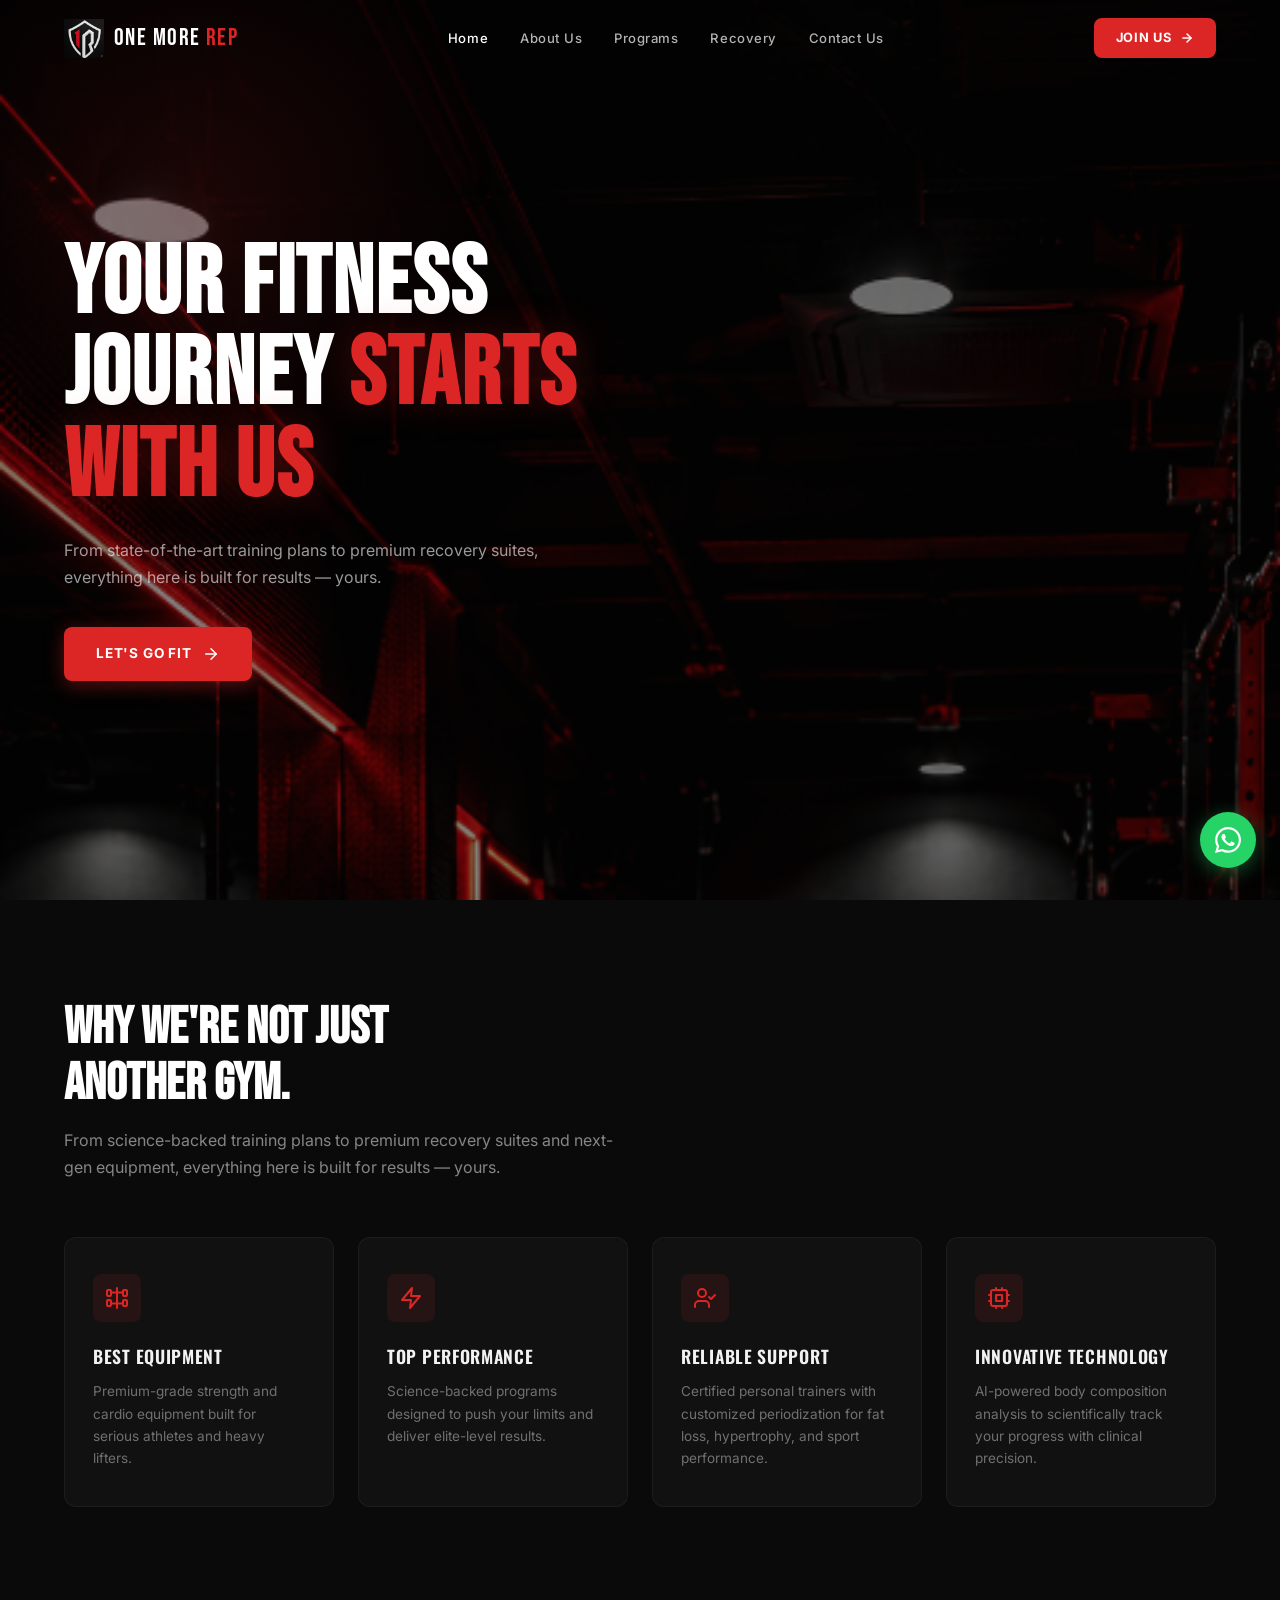
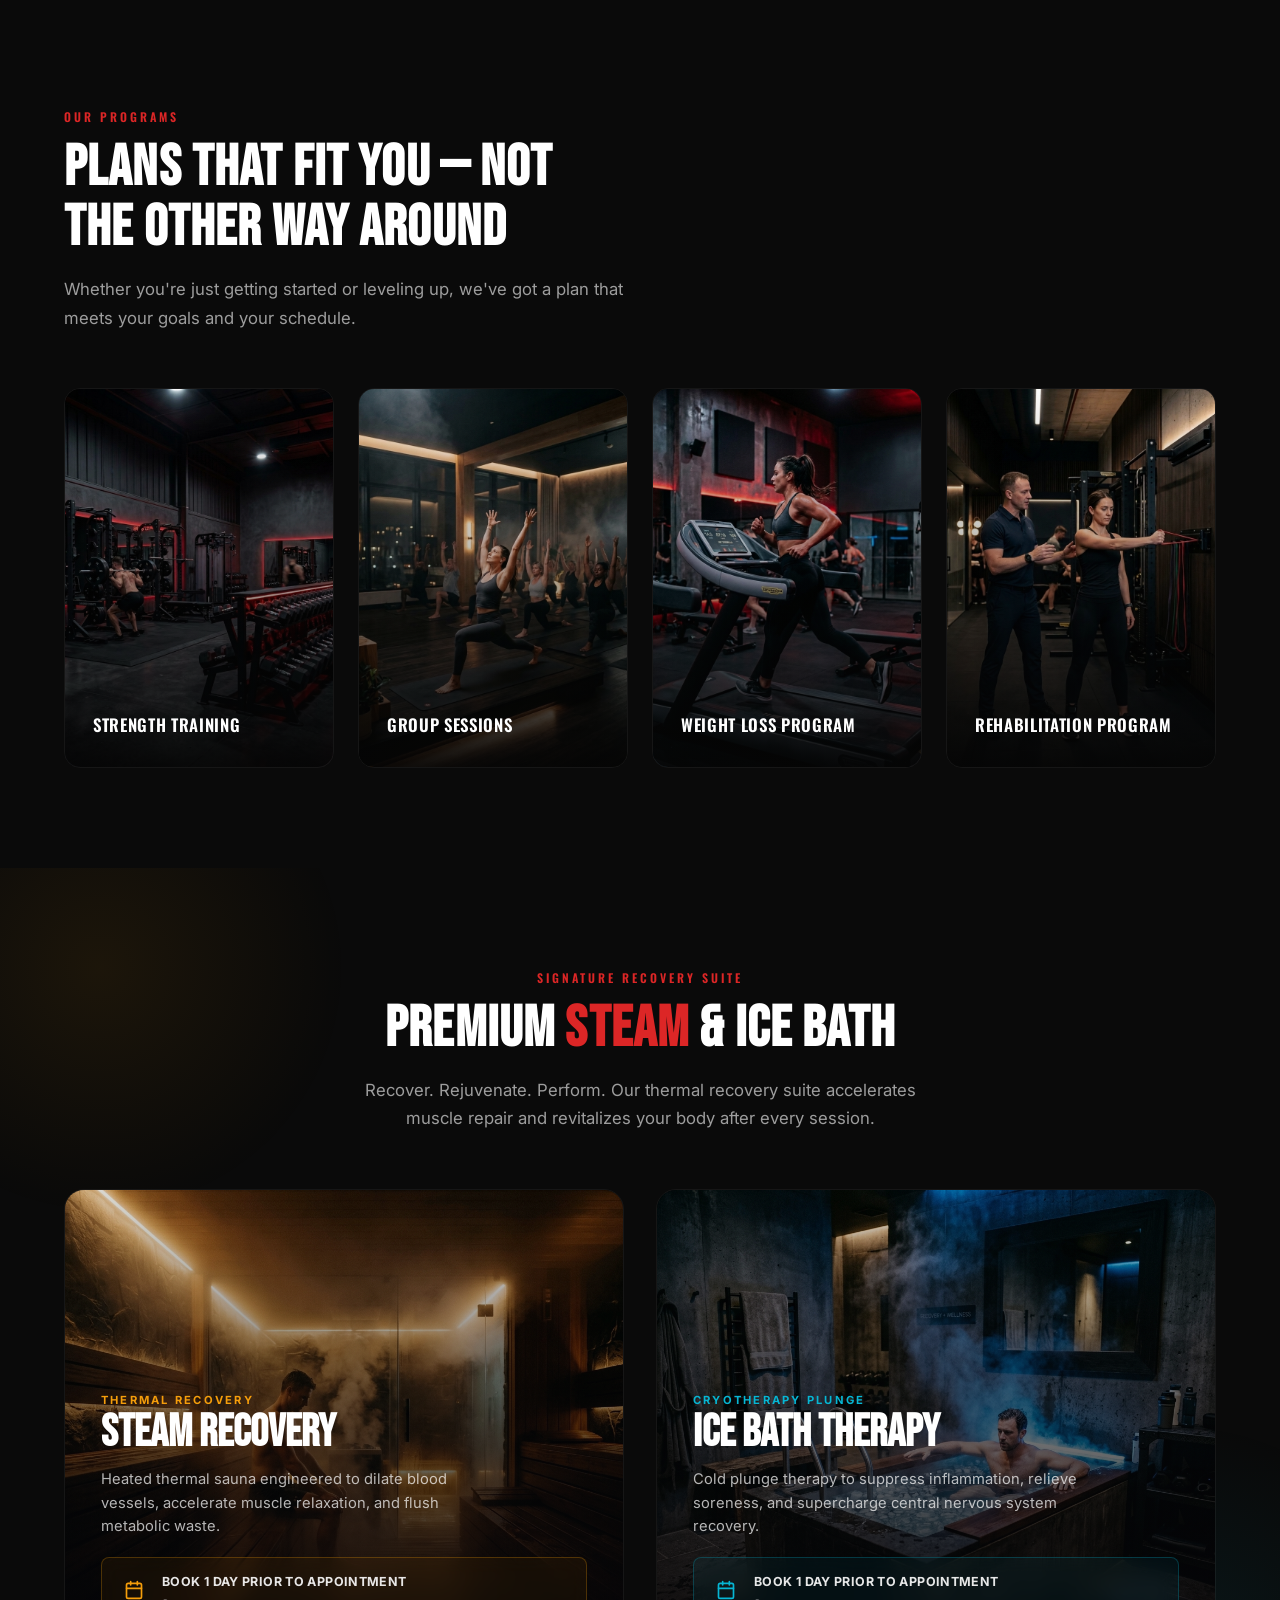
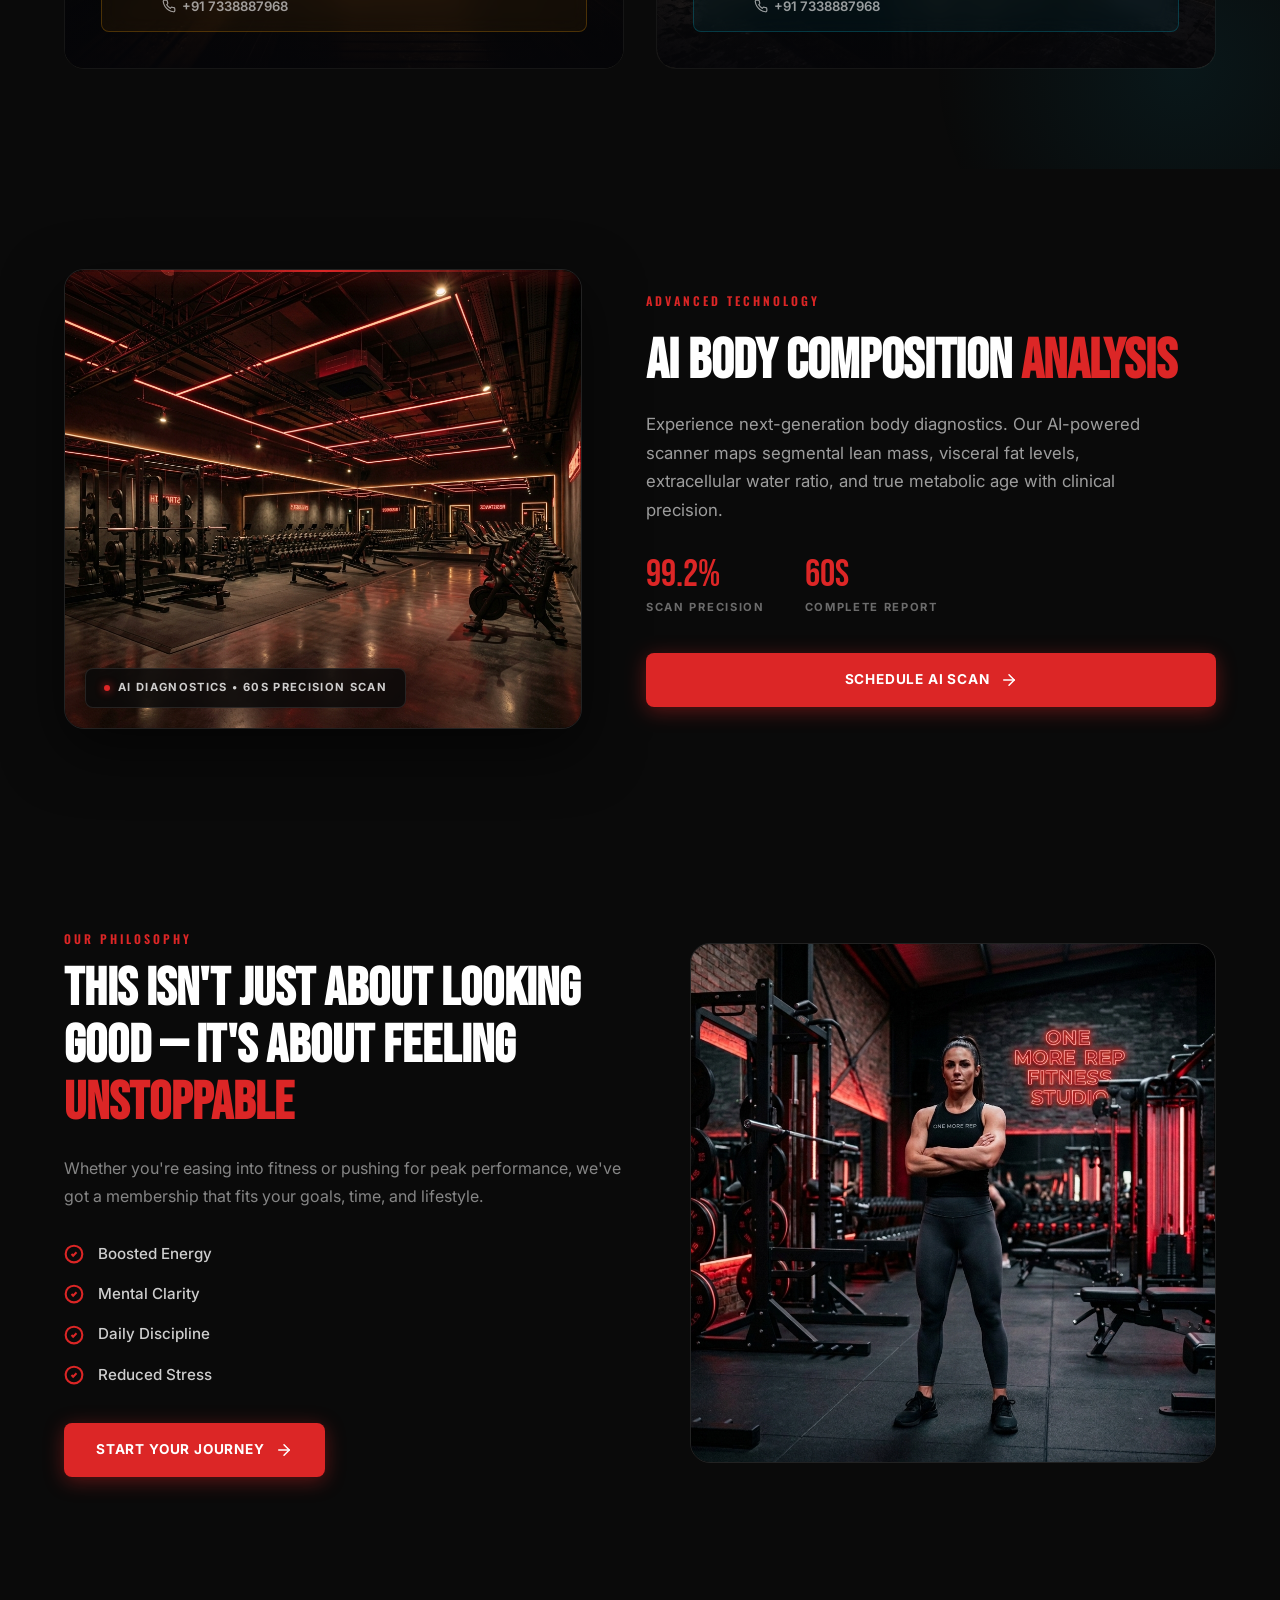
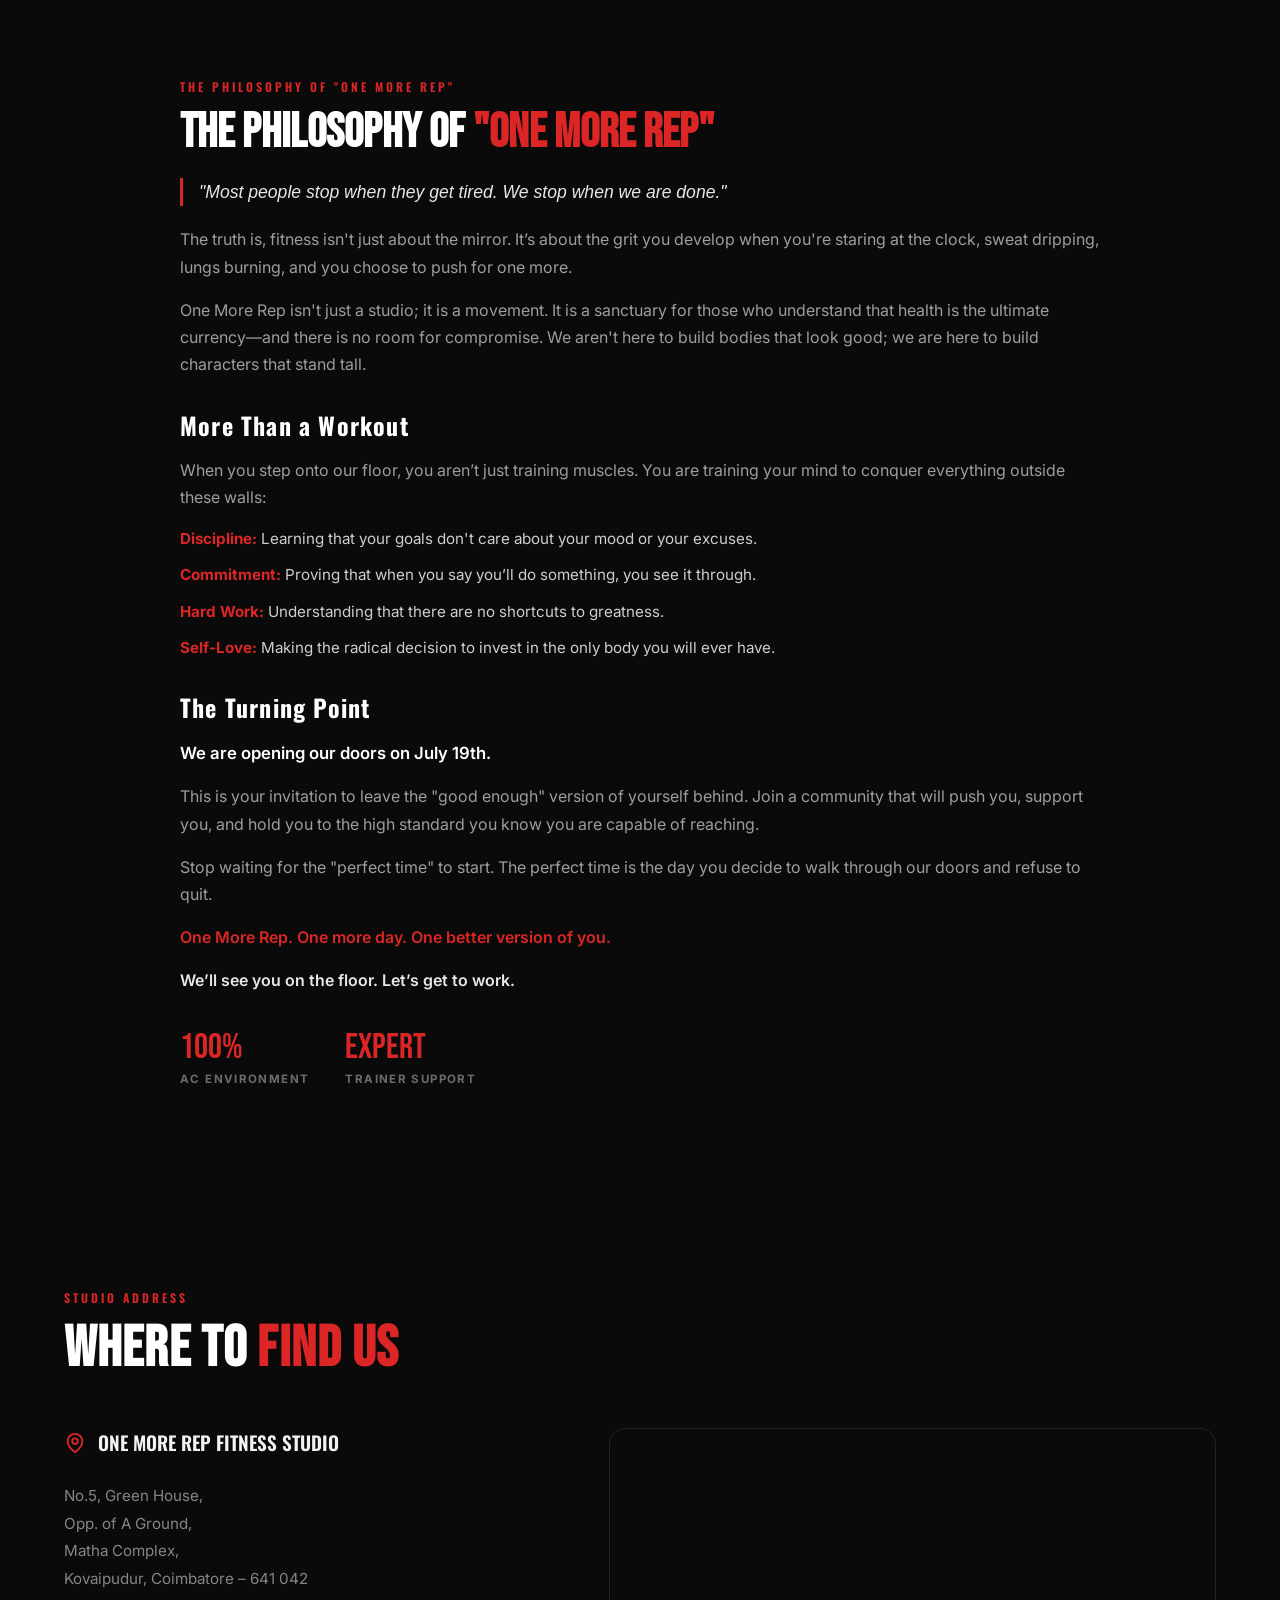
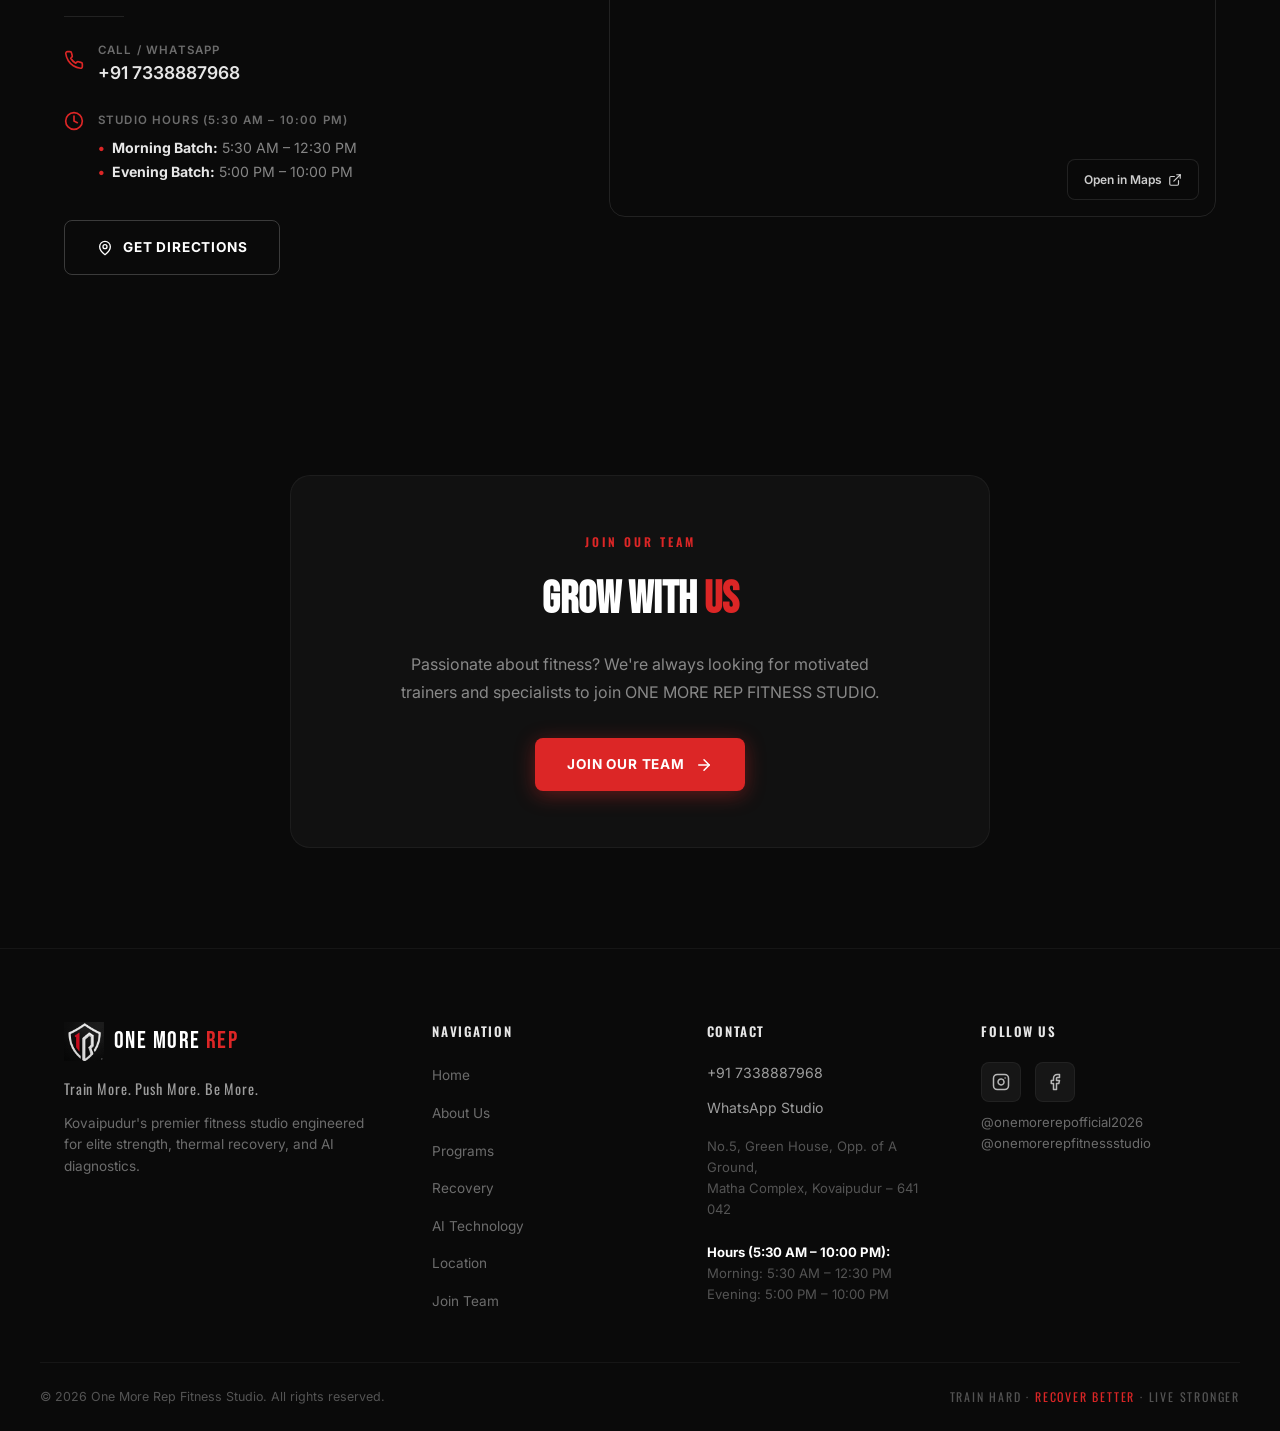
==== commit c73889fb: "Update Morning Batch timings to 5:30 AM - 12:30 PM" ====
--- a/index.html
+++ b/index.html
@@ -441,8 +441,7 @@
             <div>
               <div class="location__contact-label">Studio Hours (5:30 AM – 10:00 PM)</div>
               <ul class="location__batch-list">
-                <li><strong>Morning Batch:</strong> 5:30 AM – 9:30 AM</li>
-                <li><strong>Mid-Day Batch:</strong> 9:30 AM – 12:30 PM (Ladies Only)</li>
+                <li><strong>Morning Batch:</strong> 5:30 AM – 12:30 PM</li>
                 <li><strong>Evening Batch:</strong> 5:00 PM – 10:00 PM</li>
               </ul>
             </div>
@@ -519,8 +518,7 @@
           <p class="footer__address">No.5, Green House, Opp. of A Ground,<br/>Matha Complex, Kovaipudur – 641 042</p>
           <p class="footer__address" style="margin-top: 10px;">
             <strong style="color: var(--white);">Hours (5:30 AM – 10:00 PM):</strong><br/>
-            Morning: 5:30 AM – 9:30 AM<br/>
-            Mid-Day: 9:30 AM – 12:30 PM (Ladies Only)<br/>
+            Morning: 5:30 AM – 12:30 PM<br/>
             Evening: 5:00 PM – 10:00 PM
           </p>
         </div>
